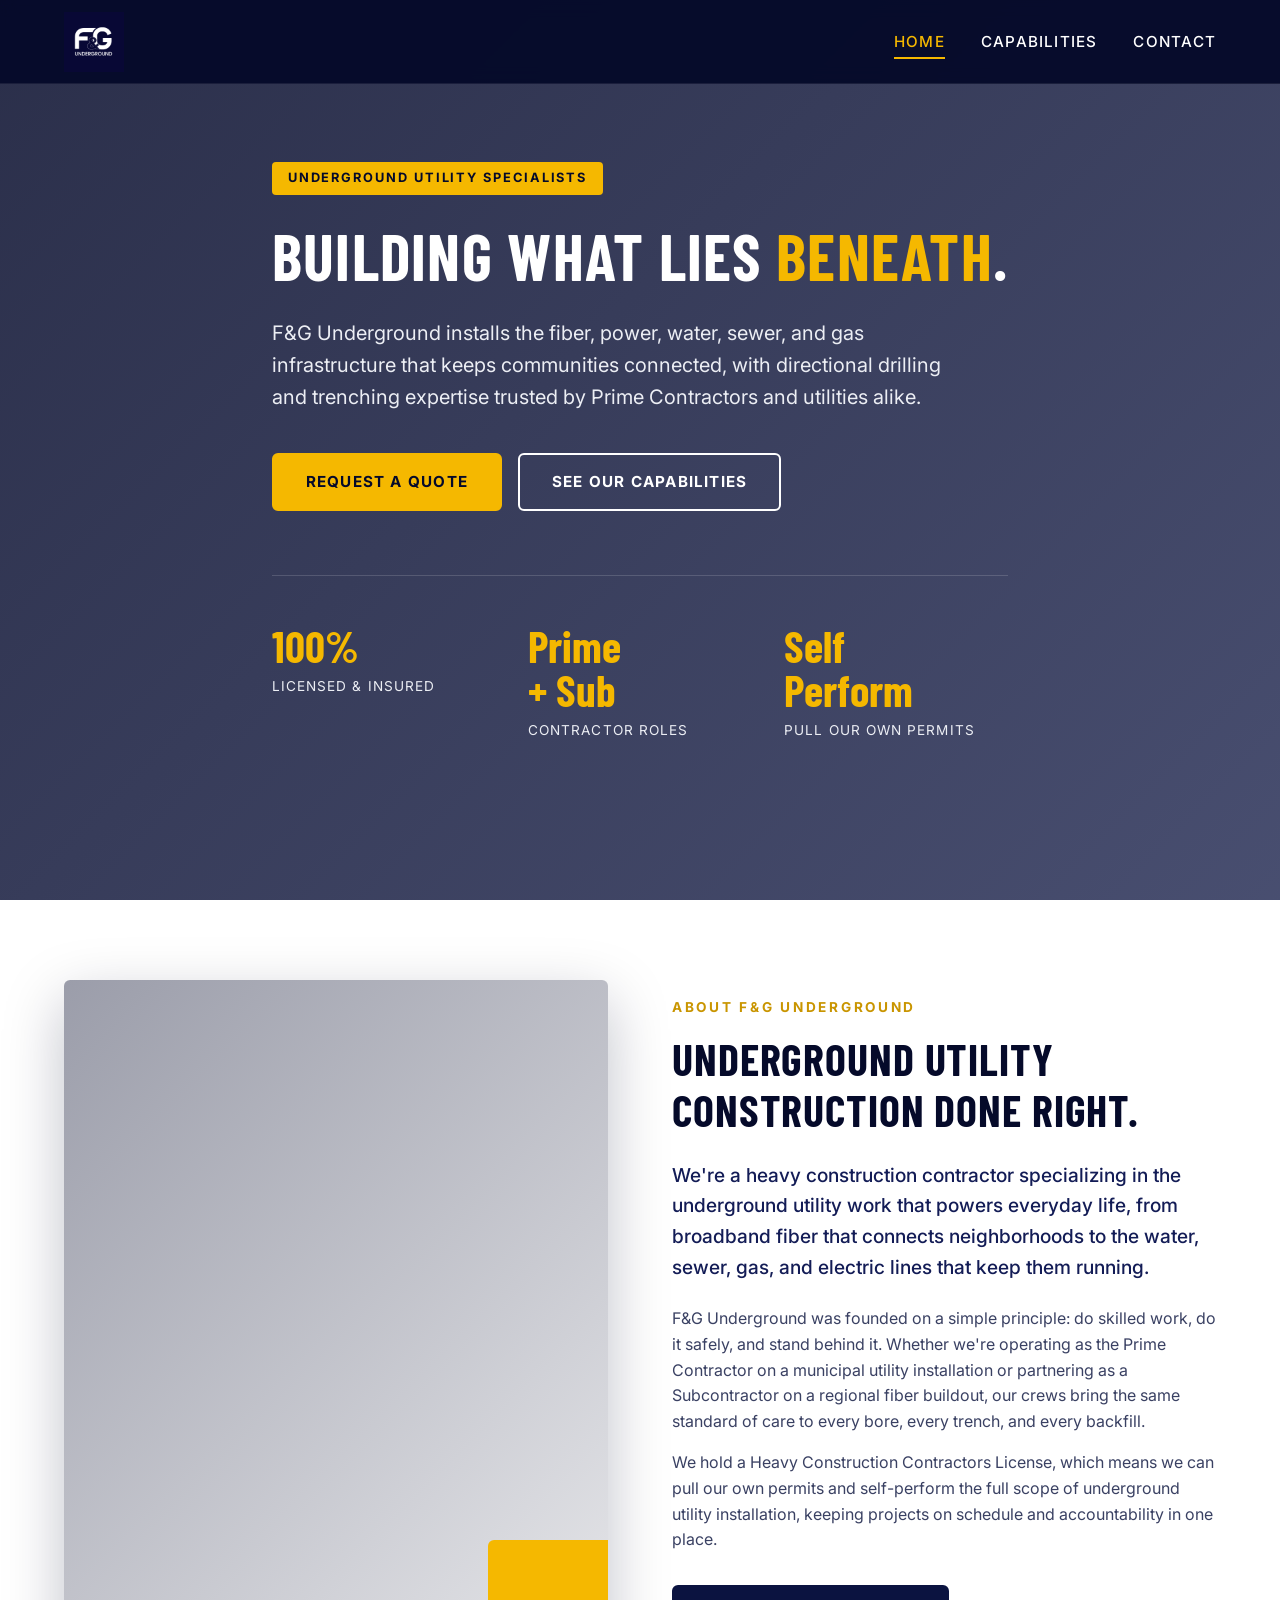
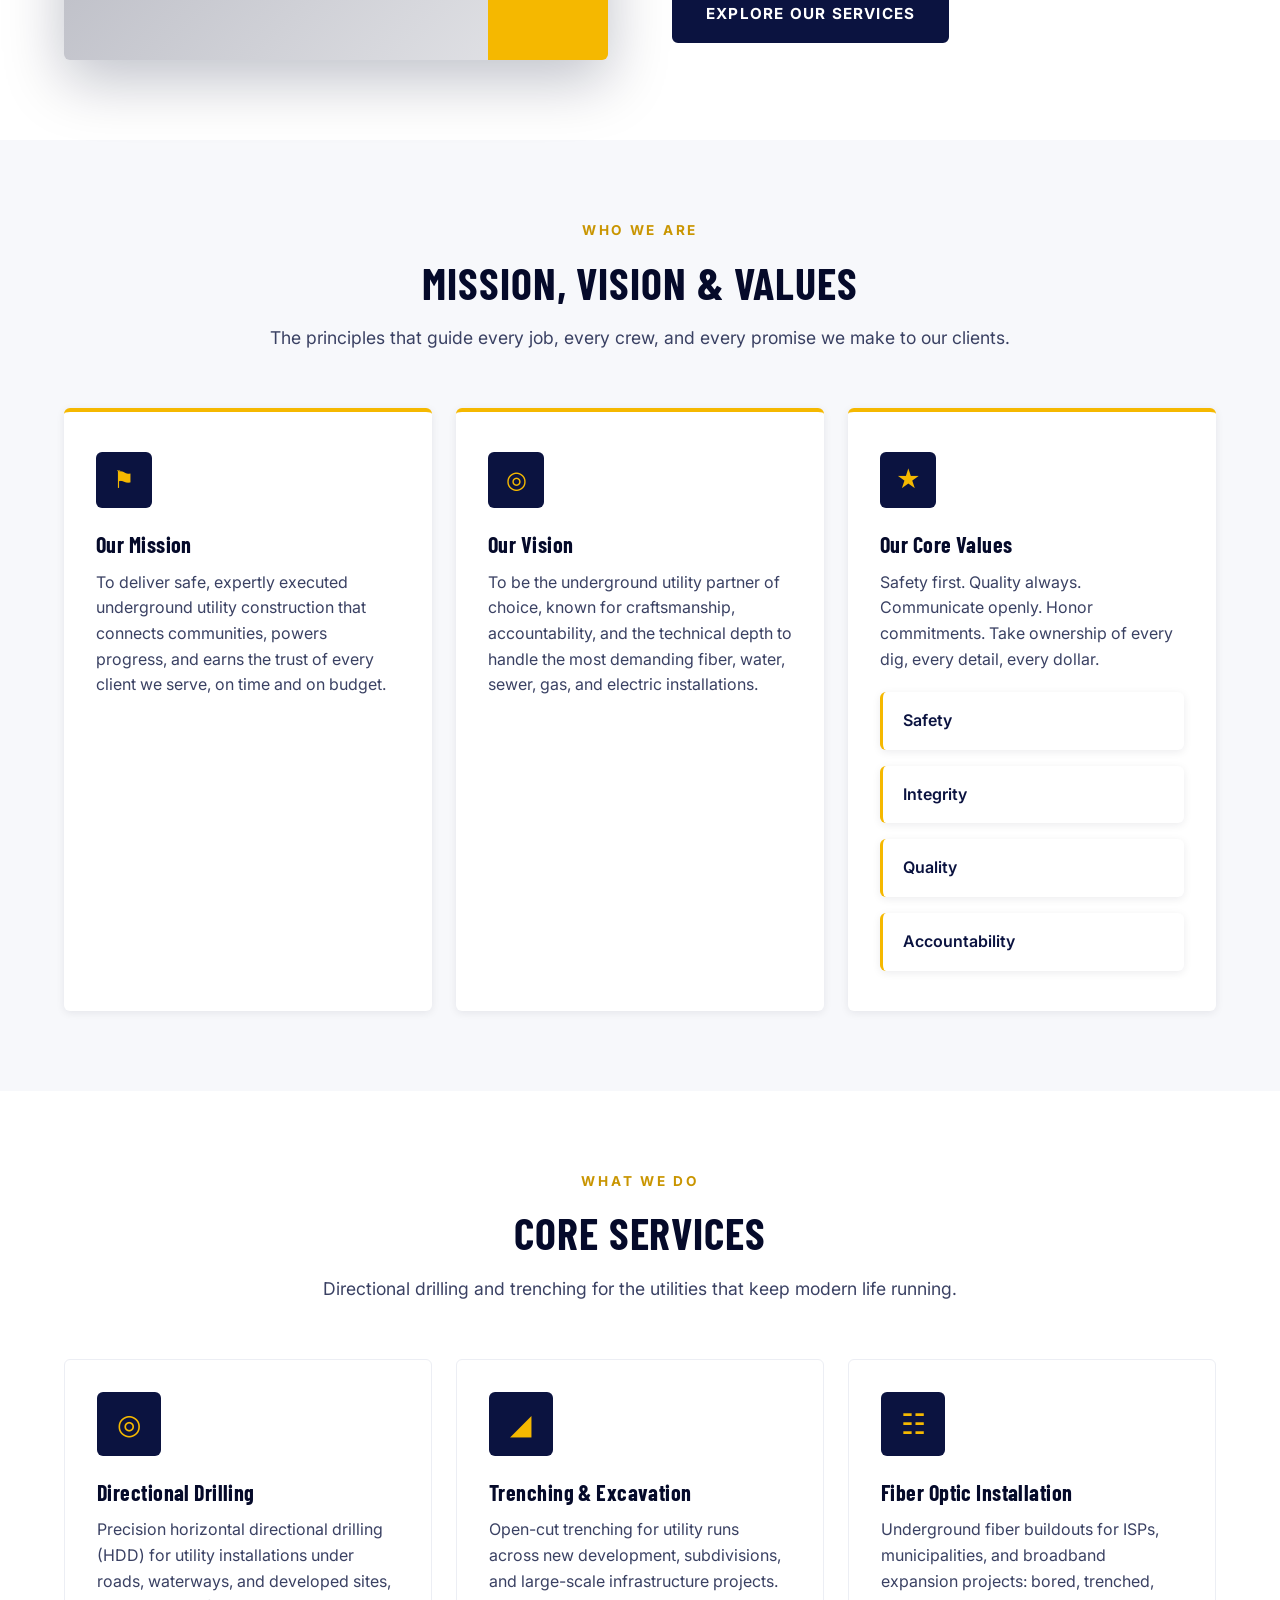
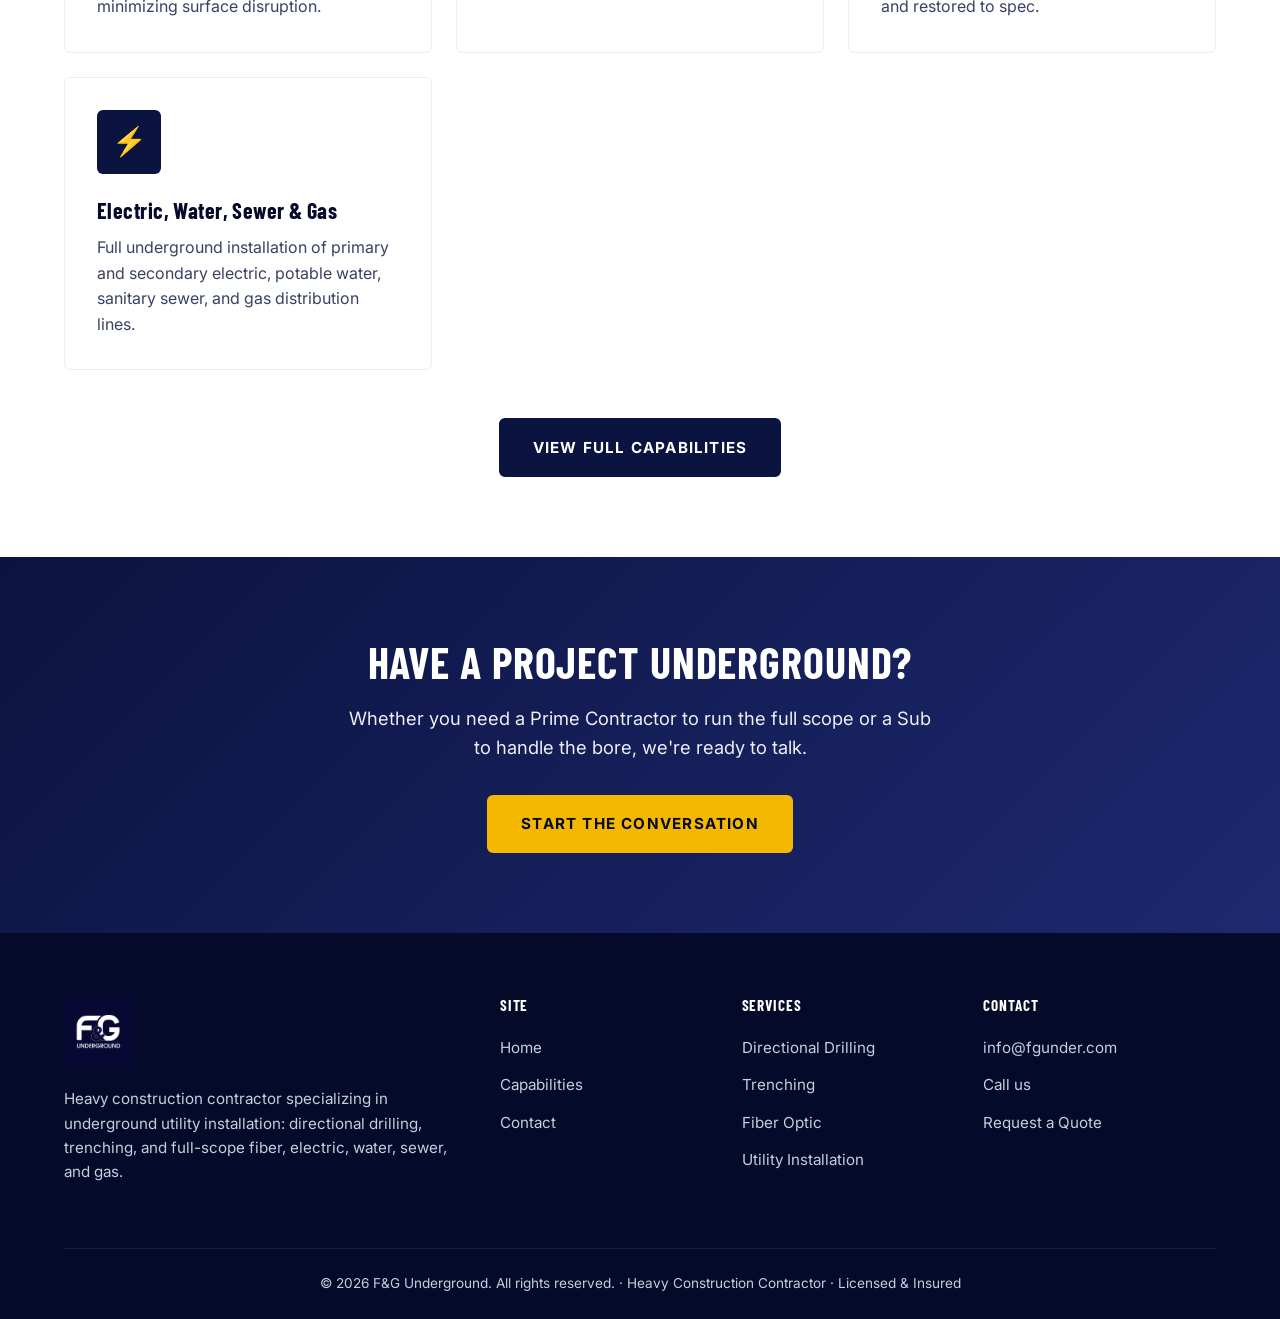
==== index.html @ fa9a7381 "Initial F&G Underground marketing site" ====
<!DOCTYPE html>
<html lang="en">
<head>
  <meta charset="UTF-8" />
  <meta name="viewport" content="width=device-width, initial-scale=1.0" />
  <title>F&G Underground | Directional Drilling, Trenching & Heavy Construction</title>
  <meta name="description" content="F&G Underground delivers directional drilling and trenching for fiber optic, electric, water, sewer, and gas utility installations. Licensed Heavy Construction Contractor available as Prime or Sub." />
  <link rel="icon" type="image/png" href="assets/logo.png" />
  <link rel="preconnect" href="https://fonts.googleapis.com" />
  <link rel="preconnect" href="https://fonts.gstatic.com" crossorigin />
  <link href="https://fonts.googleapis.com/css2?family=Inter:wght@400;500;600;700&family=Barlow+Condensed:wght@500;600;700;800&display=swap" rel="stylesheet" />
  <link rel="stylesheet" href="css/styles.css" />
</head>
<body>

<header class="site-header">
  <nav class="nav" aria-label="Main">
    <a class="nav-logo" href="index.html" aria-label="F&G Underground home">
      <img src="assets/logo.png" alt="F&G Underground" />
    </a>
    <button class="nav-toggle" aria-label="Toggle menu" aria-expanded="false">&#9776;</button>
    <ul class="nav-links">
      <li><a href="index.html" class="active">Home</a></li>
      <li><a href="capabilities.html">Capabilities</a></li>
      <li><a href="contact.html">Contact</a></li>
    </ul>
  </nav>
</header>

<section class="hero">
  <div class="container hero-content">
    <span class="hero-eyebrow">Underground Utility Specialists</span>
    <h1>Building What Lies <span class="accent">Beneath</span>.</h1>
    <p class="hero-sub">F&amp;G Underground installs the fiber, power, water, sewer, and gas infrastructure that keeps communities connected, with directional drilling and trenching expertise trusted by Prime Contractors and utilities alike.</p>
    <div class="hero-actions">
      <a href="contact.html" class="btn btn-primary">Request a Quote</a>
      <a href="capabilities.html" class="btn btn-outline">See Our Capabilities</a>
    </div>
    <div class="hero-stats">
      <div class="hero-stat">
        <div class="num">100%</div>
        <div class="label">Licensed &amp; Insured</div>
      </div>
      <div class="hero-stat">
        <div class="num">Prime<br>+ Sub</div>
        <div class="label">Contractor Roles</div>
      </div>
      <div class="hero-stat">
        <div class="num">Self<br>Perform</div>
        <div class="label">Pull Our Own Permits</div>
      </div>
    </div>
  </div>
</section>

<section class="about">
  <div class="container">
    <div class="about-grid">
      <div class="about-image reveal" aria-hidden="true"></div>
      <div class="about-content reveal">
        <span class="section-eyebrow">About F&amp;G Underground</span>
        <h2>Underground Utility Construction Done Right.</h2>
        <p class="lead">We're a heavy construction contractor specializing in the underground utility work that powers everyday life, from broadband fiber that connects neighborhoods to the water, sewer, gas, and electric lines that keep them running.</p>
        <p>F&amp;G Underground was founded on a simple principle: do skilled work, do it safely, and stand behind it. Whether we're operating as the Prime Contractor on a municipal utility installation or partnering as a Subcontractor on a regional fiber buildout, our crews bring the same standard of care to every bore, every trench, and every backfill.</p>
        <p>We hold a Heavy Construction Contractors License, which means we can pull our own permits and self-perform the full scope of underground utility installation, keeping projects on schedule and accountability in one place.</p>
        <a href="capabilities.html" class="btn btn-dark" style="margin-top:1rem;">Explore Our Services</a>
      </div>
    </div>
  </div>
</section>

<section class="mvv">
  <div class="container">
    <div class="section-header reveal">
      <span class="section-eyebrow">Who We Are</span>
      <h2>Mission, Vision &amp; Values</h2>
      <p>The principles that guide every job, every crew, and every promise we make to our clients.</p>
    </div>

    <div class="mvv-grid">
      <div class="mvv-card reveal">
        <div class="mvv-icon" aria-hidden="true">&#9873;</div>
        <h3>Our Mission</h3>
        <p>To deliver safe, expertly executed underground utility construction that connects communities, powers progress, and earns the trust of every client we serve, on time and on budget.</p>
      </div>

      <div class="mvv-card reveal">
        <div class="mvv-icon" aria-hidden="true">&#9678;</div>
        <h3>Our Vision</h3>
        <p>To be the underground utility partner of choice, known for craftsmanship, accountability, and the technical depth to handle the most demanding fiber, water, sewer, gas, and electric installations.</p>
      </div>

      <div class="mvv-card reveal">
        <div class="mvv-icon" aria-hidden="true">&#9733;</div>
        <h3>Our Core Values</h3>
        <p>Safety first. Quality always. Communicate openly. Honor commitments. Take ownership of every dig, every detail, every dollar.</p>
        <ul class="values-list" style="margin-top:1.25rem;">
          <li>Safety</li>
          <li>Integrity</li>
          <li>Quality</li>
          <li>Accountability</li>
        </ul>
      </div>
    </div>
  </div>
</section>

<section class="services" style="background: var(--white);">
  <div class="container">
    <div class="section-header reveal">
      <span class="section-eyebrow">What We Do</span>
      <h2>Core Services</h2>
      <p>Directional drilling and trenching for the utilities that keep modern life running.</p>
    </div>

    <div class="services-grid">
      <div class="service-card reveal">
        <div class="service-icon" aria-hidden="true">&#9678;</div>
        <h3>Directional Drilling</h3>
        <p>Precision horizontal directional drilling (HDD) for utility installations under roads, waterways, and developed sites, minimizing surface disruption.</p>
      </div>
      <div class="service-card reveal">
        <div class="service-icon" aria-hidden="true">&#9698;</div>
        <h3>Trenching &amp; Excavation</h3>
        <p>Open-cut trenching for utility runs across new development, subdivisions, and large-scale infrastructure projects.</p>
      </div>
      <div class="service-card reveal">
        <div class="service-icon" aria-hidden="true">&#9783;</div>
        <h3>Fiber Optic Installation</h3>
        <p>Underground fiber buildouts for ISPs, municipalities, and broadband expansion projects: bored, trenched, and restored to spec.</p>
      </div>
      <div class="service-card reveal">
        <div class="service-icon" aria-hidden="true">&#9889;</div>
        <h3>Electric, Water, Sewer &amp; Gas</h3>
        <p>Full underground installation of primary and secondary electric, potable water, sanitary sewer, and gas distribution lines.</p>
      </div>
    </div>

    <div style="text-align:center; margin-top:3rem;">
      <a href="capabilities.html" class="btn btn-dark">View Full Capabilities</a>
    </div>
  </div>
</section>

<section class="cta">
  <div class="container">
    <h2>Have a Project Underground?</h2>
    <p>Whether you need a Prime Contractor to run the full scope or a Sub to handle the bore, we're ready to talk.</p>
    <a href="contact.html" class="btn btn-primary">Start the Conversation</a>
  </div>
</section>

<footer class="site-footer">
  <div class="container">
    <div class="footer-grid">
      <div class="footer-brand">
        <img src="assets/logo.png" alt="F&G Underground" />
        <p>Heavy construction contractor specializing in underground utility installation: directional drilling, trenching, and full-scope fiber, electric, water, sewer, and gas.</p>
      </div>
      <div class="footer-col">
        <h4>Site</h4>
        <ul>
          <li><a href="index.html">Home</a></li>
          <li><a href="capabilities.html">Capabilities</a></li>
          <li><a href="contact.html">Contact</a></li>
        </ul>
      </div>
      <div class="footer-col">
        <h4>Services</h4>
        <ul>
          <li><a href="capabilities.html">Directional Drilling</a></li>
          <li><a href="capabilities.html">Trenching</a></li>
          <li><a href="capabilities.html">Fiber Optic</a></li>
          <li><a href="capabilities.html">Utility Installation</a></li>
        </ul>
      </div>
      <div class="footer-col">
        <h4>Contact</h4>
        <ul>
          <li><a href="mailto:info@fgunder.com">info@fgunder.com</a></li>
          <li><a href="tel:">Call us</a></li>
          <li><a href="contact.html">Request a Quote</a></li>
        </ul>
      </div>
    </div>
    <div class="footer-bottom">
      &copy; <span id="year"></span> F&amp;G Underground. All rights reserved. &middot; Heavy Construction Contractor &middot; Licensed &amp; Insured
    </div>
  </div>
</footer>

<script src="js/main.js"></script>
</body>
</html>
---- css/styles.css ----
/* ============================================
   F&G Underground Brand Styles
   Palette pulled from logo: deep navy + white,
   safety-amber accent for construction signaling
   ============================================ */

:root {
  --navy-900: #050A2A;
  --navy-800: #0B1340;
  --navy-700: #131C56;
  --navy-600: #1E296F;
  --navy-500: #2D3A8C;
  --amber: #F5B800;
  --amber-dark: #C99500;
  --white: #FFFFFF;
  --gray-50: #F7F8FB;
  --gray-100: #ECEEF4;
  --gray-300: #C8CDDC;
  --gray-500: #6B7392;
  --gray-700: #3A4163;
  --shadow-sm: 0 2px 8px rgba(5, 10, 42, 0.08);
  --shadow-md: 0 8px 24px rgba(5, 10, 42, 0.12);
  --shadow-lg: 0 20px 60px rgba(5, 10, 42, 0.25);
  --radius: 6px;
  --max-w: 1200px;
  --header-h: 84px;
}

* { box-sizing: border-box; margin: 0; padding: 0; }

html { scroll-behavior: smooth; }

body {
  font-family: 'Inter', -apple-system, BlinkMacSystemFont, 'Segoe UI', Roboto, sans-serif;
  font-size: 16px;
  line-height: 1.6;
  color: var(--navy-900);
  background: var(--white);
  -webkit-font-smoothing: antialiased;
  -moz-osx-font-smoothing: grayscale;
}

img { max-width: 100%; height: auto; display: block; }

a { color: var(--navy-700); text-decoration: none; transition: color .2s ease; }
a:hover { color: var(--amber-dark); }

h1, h2, h3, h4 {
  font-family: 'Barlow Condensed', 'Inter', sans-serif;
  font-weight: 700;
  letter-spacing: 0.02em;
  line-height: 1.15;
  color: var(--navy-900);
}

h1 { font-size: clamp(2.5rem, 5vw, 4.25rem); text-transform: uppercase; }
h2 { font-size: clamp(1.875rem, 3.5vw, 2.75rem); text-transform: uppercase; }
h3 { font-size: 1.375rem; }
h4 { font-size: 1.125rem; text-transform: uppercase; letter-spacing: 0.06em; }

p { margin-bottom: 1rem; }

.container {
  max-width: var(--max-w);
  margin: 0 auto;
  padding: 0 1.5rem;
}

/* ----- Header / Nav ----- */
.site-header {
  position: fixed;
  top: 0; left: 0; right: 0;
  background: rgba(5, 10, 42, 0.95);
  backdrop-filter: blur(8px);
  -webkit-backdrop-filter: blur(8px);
  z-index: 100;
  height: var(--header-h);
  border-bottom: 1px solid rgba(255,255,255,0.08);
}

.nav {
  max-width: var(--max-w);
  margin: 0 auto;
  padding: 0 1.5rem;
  height: 100%;
  display: flex;
  align-items: center;
  justify-content: space-between;
}

.nav-logo {
  display: flex;
  align-items: center;
  gap: 0.75rem;
  height: 60px;
}

.nav-logo img {
  height: 100%;
  width: auto;
}

.nav-links {
  display: flex;
  align-items: center;
  gap: 2.25rem;
  list-style: none;
}

.nav-links a {
  color: var(--white);
  font-weight: 500;
  font-size: 0.95rem;
  text-transform: uppercase;
  letter-spacing: 0.08em;
  position: relative;
  padding: 0.5rem 0;
}

.nav-links a:hover,
.nav-links a.active {
  color: var(--amber);
}

.nav-links a.active::after {
  content: '';
  position: absolute;
  bottom: 0;
  left: 0; right: 0;
  height: 2px;
  background: var(--amber);
}

.nav-cta {
  background: var(--amber);
  color: var(--navy-900) !important;
  padding: 0.65rem 1.4rem !important;
  border-radius: var(--radius);
  font-weight: 700;
  transition: background .2s ease, transform .2s ease;
}
.nav-cta:hover {
  background: var(--white);
  color: var(--navy-900) !important;
  transform: translateY(-1px);
}
.nav-cta::after { display: none !important; }

.nav-toggle {
  display: none;
  background: none;
  border: none;
  color: var(--white);
  font-size: 1.5rem;
  cursor: pointer;
  padding: 0.5rem;
}

/* ----- Buttons ----- */
.btn {
  display: inline-block;
  padding: 0.95rem 2rem;
  border-radius: var(--radius);
  font-weight: 700;
  text-transform: uppercase;
  letter-spacing: 0.08em;
  font-size: 0.95rem;
  border: 2px solid transparent;
  cursor: pointer;
  transition: all .2s ease;
}
.btn-primary {
  background: var(--amber);
  color: var(--navy-900);
  border-color: var(--amber);
}
.btn-primary:hover {
  background: var(--white);
  border-color: var(--white);
  color: var(--navy-900);
  transform: translateY(-2px);
  box-shadow: var(--shadow-md);
}
.btn-outline {
  background: transparent;
  color: var(--white);
  border-color: var(--white);
}
.btn-outline:hover {
  background: var(--white);
  color: var(--navy-900);
}
.btn-dark {
  background: var(--navy-800);
  color: var(--white);
  border-color: var(--navy-800);
}
.btn-dark:hover {
  background: var(--navy-900);
  border-color: var(--navy-900);
}

/* ----- Hero ----- */
.hero {
  position: relative;
  min-height: 100vh;
  background:
    linear-gradient(135deg, rgba(5, 10, 42, 0.85) 0%, rgba(11, 19, 64, 0.75) 100%),
    url('https://images.unsplash.com/photo-1581094794329-c8112a89af12?auto=format&fit=crop&w=2000&q=80') center/cover;
  display: flex;
  align-items: center;
  color: var(--white);
  padding-top: var(--header-h);
}

.hero-content {
  max-width: 900px;
  padding: 4rem 0;
}

.hero-eyebrow {
  display: inline-block;
  background: var(--amber);
  color: var(--navy-900);
  padding: 0.4rem 1rem;
  font-size: 0.8rem;
  font-weight: 700;
  letter-spacing: 0.15em;
  text-transform: uppercase;
  border-radius: 4px;
  margin-bottom: 1.5rem;
}

.hero h1 {
  color: var(--white);
  margin-bottom: 1.5rem;
}

.hero h1 .accent { color: var(--amber); }

.hero-sub {
  font-size: 1.25rem;
  color: var(--gray-100);
  margin-bottom: 2.5rem;
  max-width: 700px;
}

.hero-actions {
  display: flex;
  gap: 1rem;
  flex-wrap: wrap;
}

.hero-stats {
  display: grid;
  grid-template-columns: repeat(auto-fit, minmax(180px, 1fr));
  gap: 2rem;
  margin-top: 4rem;
  padding-top: 3rem;
  border-top: 1px solid rgba(255,255,255,0.15);
  max-width: 800px;
}

.hero-stat .num {
  font-family: 'Barlow Condensed', sans-serif;
  font-size: 2.75rem;
  font-weight: 700;
  color: var(--amber);
  line-height: 1;
}

.hero-stat .label {
  font-size: 0.85rem;
  text-transform: uppercase;
  letter-spacing: 0.08em;
  color: var(--gray-100);
  margin-top: 0.5rem;
}

/* ----- Page Hero (smaller, for sub pages) ----- */
.page-hero {
  background: linear-gradient(135deg, var(--navy-900) 0%, var(--navy-700) 100%);
  color: var(--white);
  padding: calc(var(--header-h) + 4rem) 0 4rem;
  text-align: center;
  position: relative;
  overflow: hidden;
}

.page-hero::before {
  content: '';
  position: absolute;
  inset: 0;
  background-image:
    repeating-linear-gradient(45deg, transparent, transparent 30px, rgba(245,184,0,0.04) 30px, rgba(245,184,0,0.04) 31px);
  pointer-events: none;
}

.page-hero h1 { color: var(--white); position: relative; }
.page-hero p {
  font-size: 1.15rem;
  color: var(--gray-100);
  max-width: 700px;
  margin: 1rem auto 0;
  position: relative;
}

.breadcrumb {
  display: inline-block;
  color: var(--amber);
  font-size: 0.85rem;
  letter-spacing: 0.15em;
  text-transform: uppercase;
  margin-bottom: 1rem;
  position: relative;
}

/* ----- Sections ----- */
section {
  padding: 5rem 0;
}

.section-header {
  text-align: center;
  max-width: 750px;
  margin: 0 auto 3.5rem;
}

.section-eyebrow {
  display: block;
  color: var(--amber-dark);
  font-weight: 700;
  letter-spacing: 0.2em;
  text-transform: uppercase;
  font-size: 0.85rem;
  margin-bottom: 1rem;
}

.section-header p {
  color: var(--gray-700);
  font-size: 1.1rem;
  margin-top: 1rem;
}

/* ----- About / Intro Block ----- */
.about-grid {
  display: grid;
  grid-template-columns: 1fr 1fr;
  gap: 4rem;
  align-items: center;
}

.about-image {
  position: relative;
  border-radius: var(--radius);
  overflow: hidden;
  box-shadow: var(--shadow-lg);
  aspect-ratio: 4/5;
  background:
    linear-gradient(135deg, rgba(5,10,42,0.4) 0%, rgba(5,10,42,0.1) 100%),
    url('https://images.unsplash.com/photo-1504917595217-d4dc5ebe6122?auto=format&fit=crop&w=1200&q=80') center/cover;
}

.about-image::after {
  content: '';
  position: absolute;
  bottom: -20px; right: -20px;
  width: 140px;
  height: 140px;
  background: var(--amber);
  border-radius: var(--radius);
  z-index: -1;
}

.about-content h2 { margin-bottom: 1.5rem; }
.about-content .lead {
  font-size: 1.2rem;
  color: var(--navy-700);
  font-weight: 500;
  margin-bottom: 1.5rem;
}
.about-content p { color: var(--gray-700); }

/* ----- MVV (Mission Vision Values) cards ----- */
.mvv {
  background: var(--gray-50);
}

.mvv-grid {
  display: grid;
  grid-template-columns: repeat(auto-fit, minmax(280px, 1fr));
  gap: 1.5rem;
}

.mvv-card {
  background: var(--white);
  padding: 2.5rem 2rem;
  border-radius: var(--radius);
  box-shadow: var(--shadow-sm);
  border-top: 4px solid var(--amber);
  transition: transform .25s ease, box-shadow .25s ease;
}
.mvv-card:hover {
  transform: translateY(-6px);
  box-shadow: var(--shadow-md);
}

.mvv-icon {
  width: 56px;
  height: 56px;
  background: var(--navy-800);
  color: var(--amber);
  display: flex;
  align-items: center;
  justify-content: center;
  border-radius: var(--radius);
  margin-bottom: 1.5rem;
  font-size: 1.5rem;
}

.mvv-card h3 { margin-bottom: 0.75rem; }
.mvv-card p { color: var(--gray-700); margin-bottom: 0; }

/* ----- Values list ----- */
.values-list {
  display: grid;
  grid-template-columns: repeat(auto-fit, minmax(220px, 1fr));
  gap: 1rem;
  margin-top: 1.5rem;
  list-style: none;
}
.values-list li {
  background: var(--white);
  padding: 1rem 1.25rem;
  border-radius: var(--radius);
  border-left: 3px solid var(--amber);
  font-weight: 600;
  color: var(--navy-800);
  box-shadow: var(--shadow-sm);
}

/* ----- Services / Capabilities ----- */
.services-grid {
  display: grid;
  grid-template-columns: repeat(auto-fit, minmax(280px, 1fr));
  gap: 1.5rem;
}

.service-card {
  background: var(--white);
  border: 1px solid var(--gray-100);
  border-radius: var(--radius);
  padding: 2rem;
  transition: all .25s ease;
  position: relative;
  overflow: hidden;
}
.service-card::before {
  content: '';
  position: absolute;
  top: 0; left: 0;
  width: 100%;
  height: 4px;
  background: var(--amber);
  transform: scaleX(0);
  transform-origin: left;
  transition: transform .3s ease;
}
.service-card:hover {
  transform: translateY(-4px);
  box-shadow: var(--shadow-md);
  border-color: transparent;
}
.service-card:hover::before { transform: scaleX(1); }

.service-icon {
  width: 64px;
  height: 64px;
  background: var(--navy-800);
  color: var(--amber);
  border-radius: var(--radius);
  display: flex;
  align-items: center;
  justify-content: center;
  margin-bottom: 1.5rem;
  font-size: 1.75rem;
}

.service-card h3 { margin-bottom: 0.75rem; color: var(--navy-900); }
.service-card p { color: var(--gray-700); margin-bottom: 0; }

/* ----- Role split (Prime / Sub) ----- */
.roles {
  background: var(--navy-900);
  color: var(--white);
  position: relative;
  overflow: hidden;
}

.roles::before {
  content: '';
  position: absolute;
  inset: 0;
  background-image: radial-gradient(circle at 20% 30%, rgba(245,184,0,0.08) 0%, transparent 40%),
                    radial-gradient(circle at 80% 70%, rgba(245,184,0,0.05) 0%, transparent 40%);
  pointer-events: none;
}

.roles .section-header h2 { color: var(--white); }
.roles .section-header p { color: var(--gray-100); }

.roles-grid {
  display: grid;
  grid-template-columns: 1fr 1fr;
  gap: 2rem;
  position: relative;
}

.role-card {
  background: rgba(255,255,255,0.04);
  border: 1px solid rgba(255,255,255,0.1);
  border-radius: var(--radius);
  padding: 2.5rem;
  text-align: center;
  transition: all .25s ease;
}
.role-card:hover {
  background: rgba(245,184,0,0.08);
  border-color: var(--amber);
}

.role-badge {
  display: inline-block;
  background: var(--amber);
  color: var(--navy-900);
  font-weight: 700;
  font-size: 0.8rem;
  letter-spacing: 0.15em;
  text-transform: uppercase;
  padding: 0.4rem 1rem;
  border-radius: 4px;
  margin-bottom: 1.5rem;
}

.role-card h3 {
  color: var(--white);
  font-size: 1.75rem;
  margin-bottom: 1rem;
}

.role-card p {
  color: var(--gray-100);
  margin-bottom: 0;
}

/* ----- License Banner ----- */
.license {
  background: var(--gray-50);
  border-top: 4px solid var(--amber);
}

.license-grid {
  display: grid;
  grid-template-columns: auto 1fr auto;
  gap: 2.5rem;
  align-items: center;
  background: var(--white);
  padding: 2.5rem;
  border-radius: var(--radius);
  box-shadow: var(--shadow-md);
}

.license-icon {
  width: 96px;
  height: 96px;
  background: var(--navy-800);
  color: var(--amber);
  border-radius: var(--radius);
  display: flex;
  align-items: center;
  justify-content: center;
  font-size: 3rem;
  flex-shrink: 0;
}

.license-text h3 { margin-bottom: 0.5rem; }
.license-text p { color: var(--gray-700); margin-bottom: 0; }

/* ----- CTA strip ----- */
.cta {
  background: linear-gradient(135deg, var(--navy-800) 0%, var(--navy-600) 100%);
  color: var(--white);
  text-align: center;
  padding: 5rem 0;
}

.cta h2 { color: var(--white); margin-bottom: 1rem; }
.cta p {
  font-size: 1.15rem;
  color: var(--gray-100);
  max-width: 600px;
  margin: 0 auto 2rem;
}

/* ----- Contact ----- */
.contact-grid {
  display: grid;
  grid-template-columns: 1fr 1.4fr;
  gap: 4rem;
  align-items: start;
}

.contact-info h3 { margin-bottom: 1.5rem; }

.contact-detail {
  display: flex;
  align-items: flex-start;
  gap: 1rem;
  margin-bottom: 1.75rem;
  padding-bottom: 1.75rem;
  border-bottom: 1px solid var(--gray-100);
}
.contact-detail:last-child { border-bottom: none; }

.contact-detail-icon {
  width: 48px;
  height: 48px;
  background: var(--navy-800);
  color: var(--amber);
  border-radius: var(--radius);
  display: flex;
  align-items: center;
  justify-content: center;
  flex-shrink: 0;
  font-size: 1.25rem;
}

.contact-detail .label {
  font-size: 0.8rem;
  text-transform: uppercase;
  letter-spacing: 0.1em;
  color: var(--gray-500);
  margin-bottom: 0.25rem;
}

.contact-detail .value {
  font-weight: 600;
  color: var(--navy-900);
  font-size: 1.05rem;
}
.contact-detail .value a { color: inherit; }

/* ----- Form ----- */
.contact-form {
  background: var(--white);
  padding: 2.5rem;
  border-radius: var(--radius);
  box-shadow: var(--shadow-md);
  border-top: 4px solid var(--amber);
}

.form-row {
  display: grid;
  grid-template-columns: 1fr 1fr;
  gap: 1rem;
  margin-bottom: 1.25rem;
}

.form-group {
  margin-bottom: 1.25rem;
}

.form-group label {
  display: block;
  font-weight: 600;
  font-size: 0.9rem;
  margin-bottom: 0.5rem;
  color: var(--navy-900);
  text-transform: uppercase;
  letter-spacing: 0.05em;
}

.form-group label .req { color: var(--amber-dark); }

.form-group input,
.form-group select,
.form-group textarea {
  width: 100%;
  padding: 0.85rem 1rem;
  border: 1.5px solid var(--gray-100);
  border-radius: var(--radius);
  font-size: 1rem;
  font-family: inherit;
  color: var(--navy-900);
  background: var(--white);
  transition: border-color .2s ease, box-shadow .2s ease;
}

.form-group input:focus,
.form-group select:focus,
.form-group textarea:focus {
  outline: none;
  border-color: var(--amber);
  box-shadow: 0 0 0 3px rgba(245,184,0,0.15);
}

.form-group textarea {
  resize: vertical;
  min-height: 120px;
}

.form-submit {
  width: 100%;
  margin-top: 0.5rem;
}

.form-status {
  margin-top: 1rem;
  padding: 1rem;
  border-radius: var(--radius);
  text-align: center;
  font-weight: 600;
  display: none;
}
.form-status.success {
  background: #E6F7EE;
  color: #14532D;
  display: block;
}
.form-status.error {
  background: #FEE7E7;
  color: #7F1D1D;
  display: block;
}

/* ----- Footer ----- */
.site-footer {
  background: var(--navy-900);
  color: var(--gray-100);
  padding: 4rem 0 1.5rem;
}

.footer-grid {
  display: grid;
  grid-template-columns: 2fr 1fr 1fr 1.2fr;
  gap: 3rem;
  margin-bottom: 3rem;
}

.footer-brand img {
  height: 70px;
  width: auto;
  margin-bottom: 1.25rem;
}

.footer-brand p {
  color: var(--gray-300);
  font-size: 0.95rem;
}

.footer-col h4 {
  color: var(--white);
  margin-bottom: 1.25rem;
  font-size: 0.95rem;
}

.footer-col ul { list-style: none; }
.footer-col li { margin-bottom: 0.75rem; }
.footer-col a {
  color: var(--gray-300);
  font-size: 0.95rem;
}
.footer-col a:hover { color: var(--amber); }

.footer-bottom {
  border-top: 1px solid rgba(255,255,255,0.08);
  padding-top: 1.5rem;
  text-align: center;
  color: var(--gray-300);
  font-size: 0.85rem;
}

/* ----- Responsive ----- */
@media (max-width: 900px) {
  .nav-toggle { display: block; }
  .nav-links {
    position: fixed;
    top: var(--header-h);
    left: 0; right: 0;
    background: var(--navy-900);
    flex-direction: column;
    align-items: stretch;
    gap: 0;
    padding: 1rem 0;
    border-top: 1px solid rgba(255,255,255,0.08);
    transform: translateY(-100%);
    opacity: 0;
    pointer-events: none;
    transition: all .25s ease;
  }
  .nav-links.open {
    transform: translateY(0);
    opacity: 1;
    pointer-events: all;
  }
  .nav-links li { width: 100%; }
  .nav-links a {
    display: block;
    padding: 1rem 1.5rem;
    width: 100%;
  }
  .nav-links a.active::after { display: none; }
  .nav-cta { margin: 0.5rem 1.5rem; text-align: center; }

  .about-grid,
  .roles-grid,
  .contact-grid {
    grid-template-columns: 1fr;
    gap: 2.5rem;
  }

  .form-row { grid-template-columns: 1fr; gap: 0; }
  .form-row .form-group { margin-bottom: 1.25rem; }

  .footer-grid {
    grid-template-columns: 1fr 1fr;
    gap: 2rem;
  }

  .license-grid {
    grid-template-columns: 1fr;
    text-align: center;
    padding: 2rem;
  }
  .license-icon { margin: 0 auto; }

  .hero { min-height: auto; padding-top: calc(var(--header-h) + 2rem); padding-bottom: 3rem; }
  .hero-stats { grid-template-columns: repeat(2, 1fr); gap: 1.5rem; }
}

@media (max-width: 540px) {
  section { padding: 3.5rem 0; }
  .hero-actions { flex-direction: column; }
  .hero-actions .btn { width: 100%; text-align: center; }
  .footer-grid { grid-template-columns: 1fr; }
  .hero-stats { grid-template-columns: 1fr 1fr; }
}

/* ----- Scroll-in animation ----- */
.reveal {
  opacity: 0;
  transform: translateY(20px);
  transition: opacity .6s ease, transform .6s ease;
}
.reveal.visible {
  opacity: 1;
  transform: translateY(0);
}
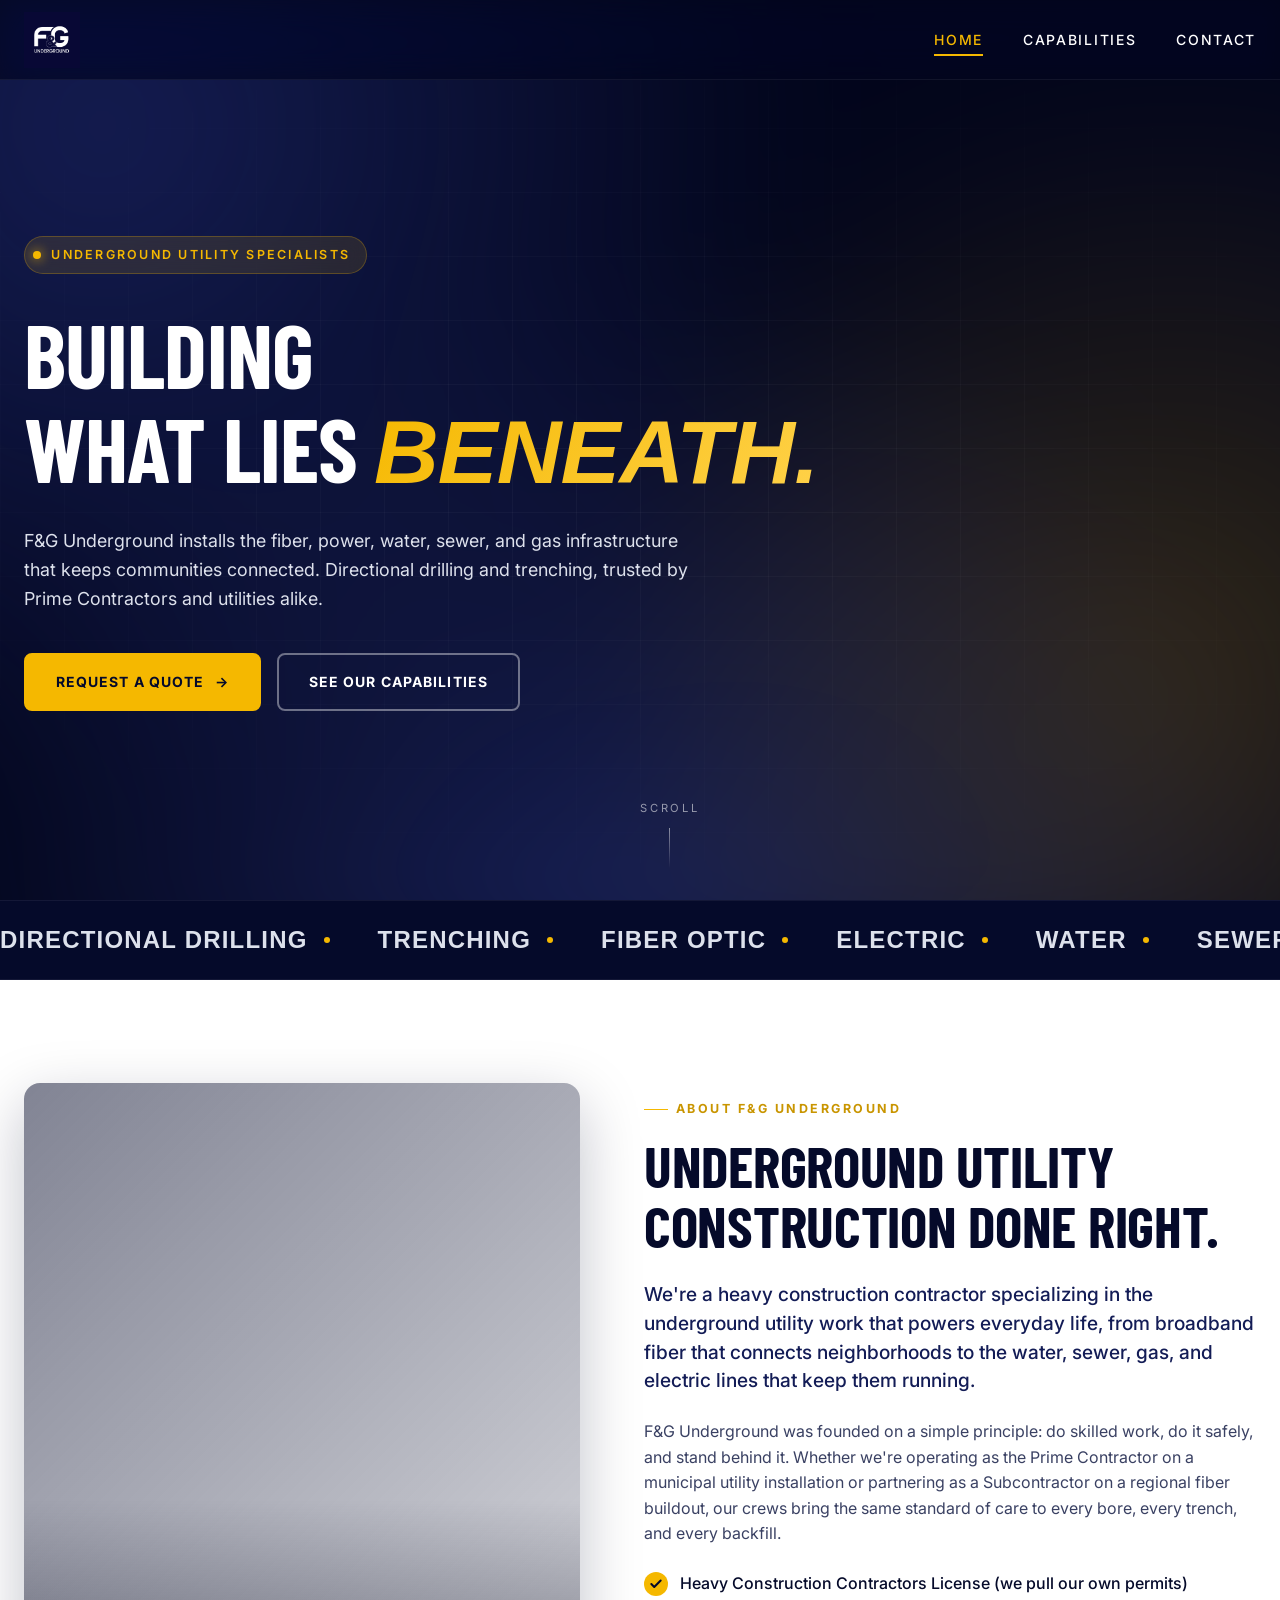
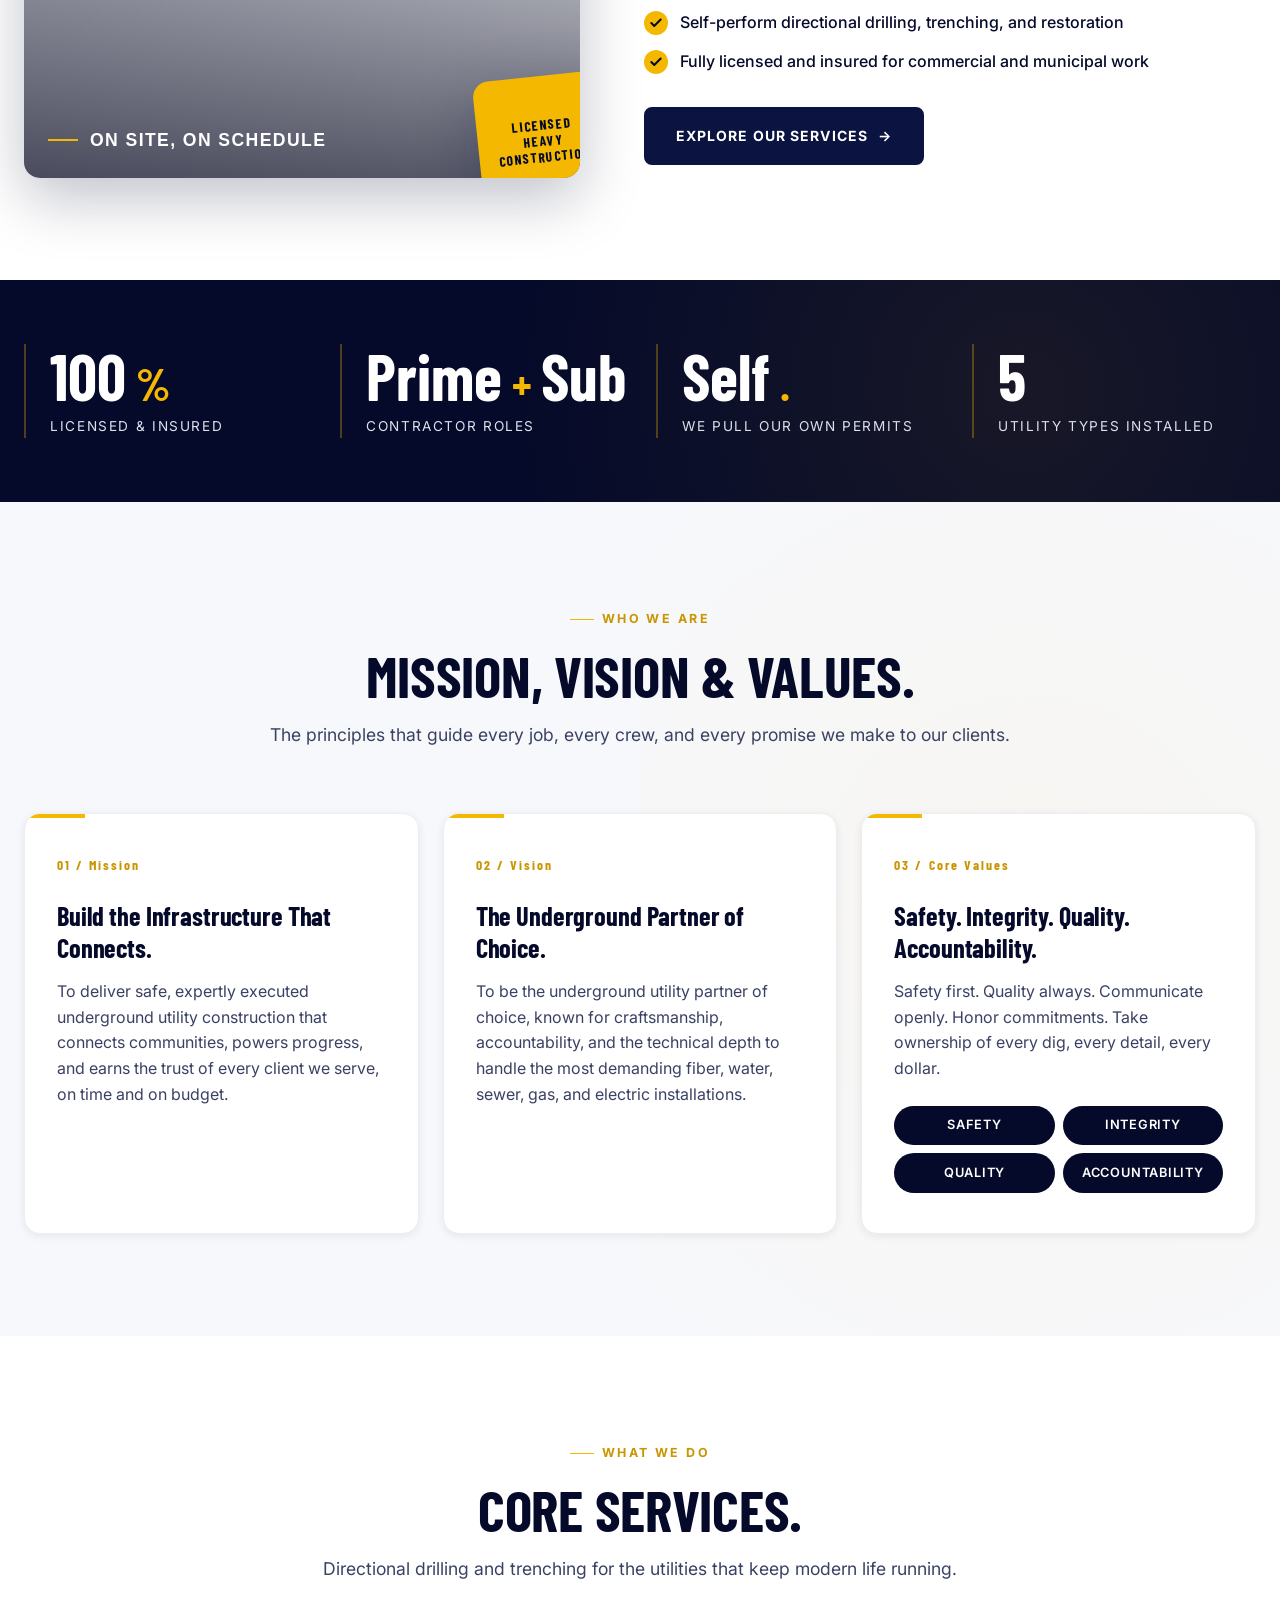
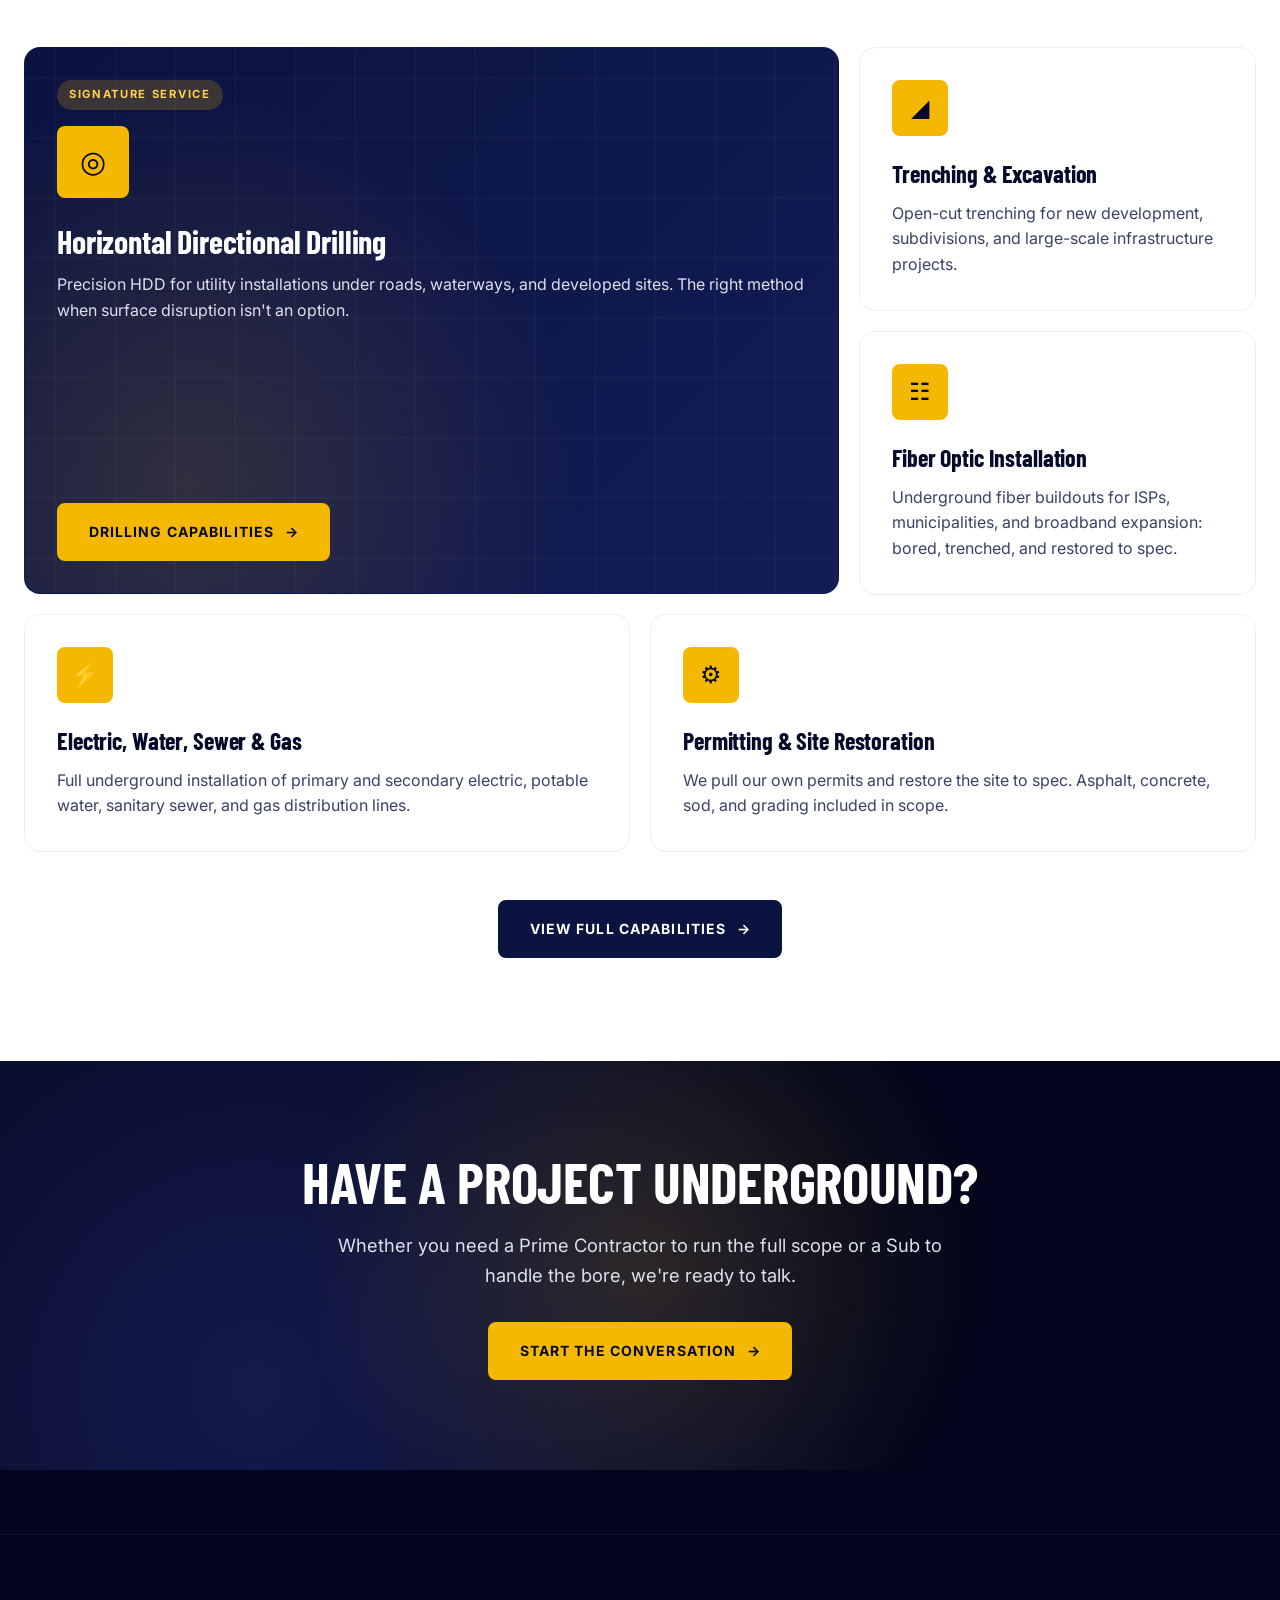
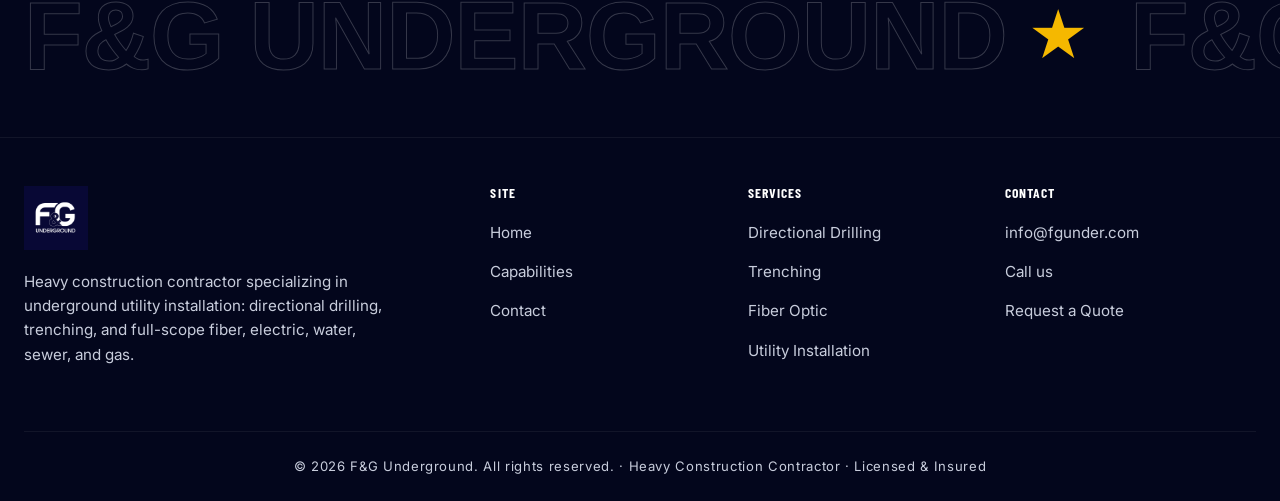
==== commit 08cd9644: "Modern UI/UX overhaul: animated hero, marquee strip, bento grid, magnetic buttons, stat counters, fo" ====
--- a/index.html
+++ b/index.html
@@ -18,7 +18,9 @@
     <a class="nav-logo" href="index.html" aria-label="F&G Underground home">
       <img src="assets/logo.png" alt="F&G Underground" />
     </a>
-    <button class="nav-toggle" aria-label="Toggle menu" aria-expanded="false">&#9776;</button>
+    <button class="nav-toggle" aria-label="Toggle menu" aria-expanded="false">
+      <span></span><span></span><span></span>
+    </button>
     <ul class="nav-links">
       <li><a href="index.html" class="active">Home</a></li>
       <li><a href="capabilities.html">Capabilities</a></li>
@@ -29,41 +31,98 @@
 
 <section class="hero">
   <div class="container hero-content">
-    <span class="hero-eyebrow">Underground Utility Specialists</span>
-    <h1>Building What Lies <span class="accent">Beneath</span>.</h1>
-    <p class="hero-sub">F&amp;G Underground installs the fiber, power, water, sewer, and gas infrastructure that keeps communities connected, with directional drilling and trenching expertise trusted by Prime Contractors and utilities alike.</p>
+    <span class="hero-eyebrow">
+      <span class="dot"></span>
+      Underground Utility Specialists
+    </span>
+    <h1>
+      <span class="line"><span class="line-inner">Building</span></span>
+      <span class="line"><span class="line-inner">What Lies <span class="accent">Beneath.</span></span></span>
+    </h1>
+    <p class="hero-sub">F&amp;G Underground installs the fiber, power, water, sewer, and gas infrastructure that keeps communities connected. Directional drilling and trenching, trusted by Prime Contractors and utilities alike.</p>
     <div class="hero-actions">
-      <a href="contact.html" class="btn btn-primary">Request a Quote</a>
-      <a href="capabilities.html" class="btn btn-outline">See Our Capabilities</a>
-    </div>
-    <div class="hero-stats">
-      <div class="hero-stat">
-        <div class="num">100%</div>
-        <div class="label">Licensed &amp; Insured</div>
-      </div>
-      <div class="hero-stat">
-        <div class="num">Prime<br>+ Sub</div>
-        <div class="label">Contractor Roles</div>
-      </div>
-      <div class="hero-stat">
-        <div class="num">Self<br>Perform</div>
-        <div class="label">Pull Our Own Permits</div>
-      </div>
-    </div>
+      <a href="contact.html" class="btn btn-primary" data-magnetic>
+        Request a Quote
+        <span class="arrow" aria-hidden="true">&rarr;</span>
+      </a>
+      <a href="capabilities.html" class="btn btn-outline" data-magnetic>
+        See Our Capabilities
+      </a>
+    </div>
+  </div>
+  <div class="hero-scroll" aria-hidden="true">Scroll</div>
+</section>
+
+<section class="marquee" aria-hidden="true">
+  <div class="marquee-track">
+    <span class="marquee-item">Directional Drilling <span class="dot"></span></span>
+    <span class="marquee-item">Trenching <span class="dot"></span></span>
+    <span class="marquee-item">Fiber Optic <span class="dot"></span></span>
+    <span class="marquee-item">Electric <span class="dot"></span></span>
+    <span class="marquee-item">Water <span class="dot"></span></span>
+    <span class="marquee-item">Sewer <span class="dot"></span></span>
+    <span class="marquee-item">Gas <span class="dot"></span></span>
+    <span class="marquee-item">Heavy Construction License <span class="dot"></span></span>
+    <span class="marquee-item">Prime + Sub <span class="dot"></span></span>
+    <span class="marquee-item">Licensed &amp; Insured <span class="dot"></span></span>
+    <!-- duplicate for seamless loop -->
+    <span class="marquee-item">Directional Drilling <span class="dot"></span></span>
+    <span class="marquee-item">Trenching <span class="dot"></span></span>
+    <span class="marquee-item">Fiber Optic <span class="dot"></span></span>
+    <span class="marquee-item">Electric <span class="dot"></span></span>
+    <span class="marquee-item">Water <span class="dot"></span></span>
+    <span class="marquee-item">Sewer <span class="dot"></span></span>
+    <span class="marquee-item">Gas <span class="dot"></span></span>
+    <span class="marquee-item">Heavy Construction License <span class="dot"></span></span>
+    <span class="marquee-item">Prime + Sub <span class="dot"></span></span>
+    <span class="marquee-item">Licensed &amp; Insured <span class="dot"></span></span>
   </div>
 </section>
 
 <section class="about">
   <div class="container">
     <div class="about-grid">
-      <div class="about-image reveal" aria-hidden="true"></div>
+      <div class="about-image reveal" data-tilt aria-hidden="true">
+        <span class="about-image-tag">On Site, On Schedule</span>
+        <div class="about-image-badge">Licensed Heavy Construction</div>
+      </div>
       <div class="about-content reveal">
         <span class="section-eyebrow">About F&amp;G Underground</span>
         <h2>Underground Utility Construction Done Right.</h2>
         <p class="lead">We're a heavy construction contractor specializing in the underground utility work that powers everyday life, from broadband fiber that connects neighborhoods to the water, sewer, gas, and electric lines that keep them running.</p>
         <p>F&amp;G Underground was founded on a simple principle: do skilled work, do it safely, and stand behind it. Whether we're operating as the Prime Contractor on a municipal utility installation or partnering as a Subcontractor on a regional fiber buildout, our crews bring the same standard of care to every bore, every trench, and every backfill.</p>
-        <p>We hold a Heavy Construction Contractors License, which means we can pull our own permits and self-perform the full scope of underground utility installation, keeping projects on schedule and accountability in one place.</p>
-        <a href="capabilities.html" class="btn btn-dark" style="margin-top:1rem;">Explore Our Services</a>
+        <ul class="about-list">
+          <li>Heavy Construction Contractors License (we pull our own permits)</li>
+          <li>Self-perform directional drilling, trenching, and restoration</li>
+          <li>Fully licensed and insured for commercial and municipal work</li>
+        </ul>
+        <a href="capabilities.html" class="btn btn-dark" data-magnetic>
+          Explore Our Services
+          <span class="arrow" aria-hidden="true">&rarr;</span>
+        </a>
+      </div>
+    </div>
+  </div>
+</section>
+
+<section class="stats-bar">
+  <div class="container">
+    <div class="stats-grid reveal-stagger">
+      <div class="stat-item">
+        <div class="stat-num"><span data-count="100">0</span><span class="suffix">%</span></div>
+        <div class="stat-label">Licensed &amp; Insured</div>
+      </div>
+      <div class="stat-item">
+        <div class="stat-num">Prime <span class="suffix">+</span> Sub</div>
+        <div class="stat-label">Contractor Roles</div>
+      </div>
+      <div class="stat-item">
+        <div class="stat-num">Self<span class="suffix">.</span></div>
+        <div class="stat-label">We Pull Our Own Permits</div>
+      </div>
+      <div class="stat-item">
+        <div class="stat-num"><span data-count="5">0</span></div>
+        <div class="stat-label">Utility Types Installed</div>
       </div>
     </div>
   </div>
@@ -73,28 +132,28 @@
   <div class="container">
     <div class="section-header reveal">
       <span class="section-eyebrow">Who We Are</span>
-      <h2>Mission, Vision &amp; Values</h2>
+      <h2>Mission, Vision &amp; Values.</h2>
       <p>The principles that guide every job, every crew, and every promise we make to our clients.</p>
     </div>
 
-    <div class="mvv-grid">
-      <div class="mvv-card reveal">
-        <div class="mvv-icon" aria-hidden="true">&#9873;</div>
-        <h3>Our Mission</h3>
+    <div class="mvv-grid reveal-stagger">
+      <div class="mvv-card">
+        <span class="mvv-num">01 / Mission</span>
+        <h3>Build the Infrastructure That Connects.</h3>
         <p>To deliver safe, expertly executed underground utility construction that connects communities, powers progress, and earns the trust of every client we serve, on time and on budget.</p>
       </div>
 
-      <div class="mvv-card reveal">
-        <div class="mvv-icon" aria-hidden="true">&#9678;</div>
-        <h3>Our Vision</h3>
+      <div class="mvv-card">
+        <span class="mvv-num">02 / Vision</span>
+        <h3>The Underground Partner of Choice.</h3>
         <p>To be the underground utility partner of choice, known for craftsmanship, accountability, and the technical depth to handle the most demanding fiber, water, sewer, gas, and electric installations.</p>
       </div>
 
-      <div class="mvv-card reveal">
-        <div class="mvv-icon" aria-hidden="true">&#9733;</div>
-        <h3>Our Core Values</h3>
+      <div class="mvv-card">
+        <span class="mvv-num">03 / Core Values</span>
+        <h3>Safety. Integrity. Quality. Accountability.</h3>
         <p>Safety first. Quality always. Communicate openly. Honor commitments. Take ownership of every dig, every detail, every dollar.</p>
-        <ul class="values-list" style="margin-top:1.25rem;">
+        <ul class="values-list">
           <li>Safety</li>
           <li>Integrity</li>
           <li>Quality</li>
@@ -109,35 +168,54 @@
   <div class="container">
     <div class="section-header reveal">
       <span class="section-eyebrow">What We Do</span>
-      <h2>Core Services</h2>
+      <h2>Core Services.</h2>
       <p>Directional drilling and trenching for the utilities that keep modern life running.</p>
     </div>
 
-    <div class="services-grid">
-      <div class="service-card reveal">
-        <div class="service-icon" aria-hidden="true">&#9678;</div>
-        <h3>Directional Drilling</h3>
-        <p>Precision horizontal directional drilling (HDD) for utility installations under roads, waterways, and developed sites, minimizing surface disruption.</p>
-      </div>
-      <div class="service-card reveal">
-        <div class="service-icon" aria-hidden="true">&#9698;</div>
+    <div class="bento reveal-stagger">
+      <div class="bento-card featured">
+        <div>
+          <span class="bento-tag">Signature Service</span>
+          <div class="bento-icon" aria-hidden="true">&#9678;</div>
+          <h3>Horizontal Directional Drilling</h3>
+          <p>Precision HDD for utility installations under roads, waterways, and developed sites. The right method when surface disruption isn't an option.</p>
+        </div>
+        <a href="capabilities.html" class="btn btn-primary" style="align-self:flex-start;" data-magnetic>
+          Drilling Capabilities
+          <span class="arrow" aria-hidden="true">&rarr;</span>
+        </a>
+      </div>
+
+      <div class="bento-card span-2">
+        <div class="bento-icon" aria-hidden="true">&#9698;</div>
         <h3>Trenching &amp; Excavation</h3>
-        <p>Open-cut trenching for utility runs across new development, subdivisions, and large-scale infrastructure projects.</p>
-      </div>
-      <div class="service-card reveal">
-        <div class="service-icon" aria-hidden="true">&#9783;</div>
+        <p>Open-cut trenching for new development, subdivisions, and large-scale infrastructure projects.</p>
+      </div>
+
+      <div class="bento-card span-2">
+        <div class="bento-icon" aria-hidden="true">&#9783;</div>
         <h3>Fiber Optic Installation</h3>
-        <p>Underground fiber buildouts for ISPs, municipalities, and broadband expansion projects: bored, trenched, and restored to spec.</p>
-      </div>
-      <div class="service-card reveal">
-        <div class="service-icon" aria-hidden="true">&#9889;</div>
+        <p>Underground fiber buildouts for ISPs, municipalities, and broadband expansion: bored, trenched, and restored to spec.</p>
+      </div>
+
+      <div class="bento-card span-3">
+        <div class="bento-icon" aria-hidden="true">&#9889;</div>
         <h3>Electric, Water, Sewer &amp; Gas</h3>
         <p>Full underground installation of primary and secondary electric, potable water, sanitary sewer, and gas distribution lines.</p>
       </div>
-    </div>
-
-    <div style="text-align:center; margin-top:3rem;">
-      <a href="capabilities.html" class="btn btn-dark">View Full Capabilities</a>
+
+      <div class="bento-card span-3">
+        <div class="bento-icon" aria-hidden="true">&#9881;</div>
+        <h3>Permitting &amp; Site Restoration</h3>
+        <p>We pull our own permits and restore the site to spec. Asphalt, concrete, sod, and grading included in scope.</p>
+      </div>
+    </div>
+
+    <div style="text-align:center; margin-top: 3rem;">
+      <a href="capabilities.html" class="btn btn-dark" data-magnetic>
+        View Full Capabilities
+        <span class="arrow" aria-hidden="true">&rarr;</span>
+      </a>
     </div>
   </div>
 </section>
@@ -146,11 +224,22 @@
   <div class="container">
     <h2>Have a Project Underground?</h2>
     <p>Whether you need a Prime Contractor to run the full scope or a Sub to handle the bore, we're ready to talk.</p>
-    <a href="contact.html" class="btn btn-primary">Start the Conversation</a>
+    <a href="contact.html" class="btn btn-primary" data-magnetic>
+      Start the Conversation
+      <span class="arrow" aria-hidden="true">&rarr;</span>
+    </a>
   </div>
 </section>
 
 <footer class="site-footer">
+  <div class="footer-marquee" aria-hidden="true">
+    <div class="footer-marquee-track">
+      <span class="footer-marquee-text">F&amp;G Underground <span class="star">&#9733;</span></span>
+      <span class="footer-marquee-text">F&amp;G Underground <span class="star">&#9733;</span></span>
+      <span class="footer-marquee-text">F&amp;G Underground <span class="star">&#9733;</span></span>
+      <span class="footer-marquee-text">F&amp;G Underground <span class="star">&#9733;</span></span>
+    </div>
+  </div>
   <div class="container">
     <div class="footer-grid">
       <div class="footer-brand">
--- a/css/styles.css
+++ b/css/styles.css
@@ -1,34 +1,49 @@
 /* ============================================
    F&G Underground Brand Styles
-   Palette pulled from logo: deep navy + white,
-   safety-amber accent for construction signaling
+   Modern, cutting-edge, professional.
+   Palette: deep navy + white + safety-amber.
    ============================================ */
 
 :root {
+  --navy-950: #03061C;
   --navy-900: #050A2A;
   --navy-800: #0B1340;
   --navy-700: #131C56;
   --navy-600: #1E296F;
   --navy-500: #2D3A8C;
+  --navy-400: #4A5BC2;
   --amber: #F5B800;
+  --amber-light: #FFD24A;
   --amber-dark: #C99500;
   --white: #FFFFFF;
   --gray-50: #F7F8FB;
   --gray-100: #ECEEF4;
+  --gray-200: #DDE1EC;
   --gray-300: #C8CDDC;
   --gray-500: #6B7392;
   --gray-700: #3A4163;
+  --gray-900: #1A1F3A;
+
   --shadow-sm: 0 2px 8px rgba(5, 10, 42, 0.08);
   --shadow-md: 0 8px 24px rgba(5, 10, 42, 0.12);
   --shadow-lg: 0 20px 60px rgba(5, 10, 42, 0.25);
-  --radius: 6px;
-  --max-w: 1200px;
-  --header-h: 84px;
+  --shadow-glow: 0 0 60px rgba(245, 184, 0, 0.25);
+
+  --radius: 8px;
+  --radius-lg: 16px;
+  --max-w: 1280px;
+  --header-h: 80px;
+
+  --ease-out: cubic-bezier(0.16, 1, 0.3, 1);
+  --ease-in-out: cubic-bezier(0.65, 0, 0.35, 1);
 }
 
 * { box-sizing: border-box; margin: 0; padding: 0; }
 
-html { scroll-behavior: smooth; }
+html {
+  scroll-behavior: smooth;
+  -webkit-text-size-adjust: 100%;
+}
 
 body {
   font-family: 'Inter', -apple-system, BlinkMacSystemFont, 'Segoe UI', Roboto, sans-serif;
@@ -38,25 +53,36 @@
   background: var(--white);
   -webkit-font-smoothing: antialiased;
   -moz-osx-font-smoothing: grayscale;
+  overflow-x: hidden;
 }
 
 img { max-width: 100%; height: auto; display: block; }
 
-a { color: var(--navy-700); text-decoration: none; transition: color .2s ease; }
+a { color: var(--navy-700); text-decoration: none; transition: color .25s var(--ease-out); }
 a:hover { color: var(--amber-dark); }
+
+::selection { background: var(--amber); color: var(--navy-900); }
 
 h1, h2, h3, h4 {
   font-family: 'Barlow Condensed', 'Inter', sans-serif;
   font-weight: 700;
-  letter-spacing: 0.02em;
-  line-height: 1.15;
+  letter-spacing: -0.005em;
+  line-height: 1.05;
   color: var(--navy-900);
 }
 
-h1 { font-size: clamp(2.5rem, 5vw, 4.25rem); text-transform: uppercase; }
-h2 { font-size: clamp(1.875rem, 3.5vw, 2.75rem); text-transform: uppercase; }
-h3 { font-size: 1.375rem; }
-h4 { font-size: 1.125rem; text-transform: uppercase; letter-spacing: 0.06em; }
+h1 {
+  font-size: clamp(2.75rem, 7vw, 6rem);
+  text-transform: uppercase;
+  letter-spacing: -0.01em;
+}
+h2 {
+  font-size: clamp(2.125rem, 4.5vw, 3.75rem);
+  text-transform: uppercase;
+  letter-spacing: -0.005em;
+}
+h3 { font-size: 1.5rem; line-height: 1.2; }
+h4 { font-size: 1.05rem; text-transform: uppercase; letter-spacing: 0.08em; }
 
 p { margin-bottom: 1rem; }
 
@@ -66,16 +92,22 @@
   padding: 0 1.5rem;
 }
 
-/* ----- Header / Nav ----- */
+/* ============ HEADER / NAV ============ */
 .site-header {
   position: fixed;
   top: 0; left: 0; right: 0;
-  background: rgba(5, 10, 42, 0.95);
-  backdrop-filter: blur(8px);
-  -webkit-backdrop-filter: blur(8px);
+  background: rgba(3, 6, 28, 0.7);
+  backdrop-filter: blur(16px) saturate(180%);
+  -webkit-backdrop-filter: blur(16px) saturate(180%);
   z-index: 100;
   height: var(--header-h);
-  border-bottom: 1px solid rgba(255,255,255,0.08);
+  border-bottom: 1px solid rgba(255, 255, 255, 0.06);
+  transition: background .35s var(--ease-out), border-color .35s var(--ease-out);
+}
+
+.site-header.scrolled {
+  background: rgba(3, 6, 28, 0.92);
+  border-bottom-color: rgba(255, 255, 255, 0.1);
 }
 
 .nav {
@@ -92,8 +124,10 @@
   display: flex;
   align-items: center;
   gap: 0.75rem;
-  height: 60px;
-}
+  height: 56px;
+  transition: transform .3s var(--ease-out);
+}
+.nav-logo:hover { transform: scale(1.04); }
 
 .nav-logo img {
   height: 100%;
@@ -103,93 +137,115 @@
 .nav-links {
   display: flex;
   align-items: center;
-  gap: 2.25rem;
+  gap: 2.5rem;
   list-style: none;
 }
 
 .nav-links a {
   color: var(--white);
   font-weight: 500;
-  font-size: 0.95rem;
-  text-transform: uppercase;
-  letter-spacing: 0.08em;
+  font-size: 0.875rem;
+  text-transform: uppercase;
+  letter-spacing: 0.12em;
   position: relative;
   padding: 0.5rem 0;
 }
 
-.nav-links a:hover,
-.nav-links a.active {
-  color: var(--amber);
-}
-
-.nav-links a.active::after {
+.nav-links a::after {
   content: '';
   position: absolute;
   bottom: 0;
   left: 0; right: 0;
   height: 2px;
   background: var(--amber);
-}
-
-.nav-cta {
-  background: var(--amber);
-  color: var(--navy-900) !important;
-  padding: 0.65rem 1.4rem !important;
-  border-radius: var(--radius);
-  font-weight: 700;
-  transition: background .2s ease, transform .2s ease;
-}
-.nav-cta:hover {
-  background: var(--white);
-  color: var(--navy-900) !important;
-  transform: translateY(-1px);
-}
-.nav-cta::after { display: none !important; }
+  transform: scaleX(0);
+  transform-origin: right;
+  transition: transform .35s var(--ease-out);
+}
+
+.nav-links a:hover,
+.nav-links a.active {
+  color: var(--amber);
+}
+
+.nav-links a:hover::after,
+.nav-links a.active::after {
+  transform: scaleX(1);
+  transform-origin: left;
+}
 
 .nav-toggle {
   display: none;
   background: none;
   border: none;
   color: var(--white);
-  font-size: 1.5rem;
   cursor: pointer;
   padding: 0.5rem;
-}
-
-/* ----- Buttons ----- */
+  width: 40px;
+  height: 40px;
+  position: relative;
+}
+.nav-toggle span {
+  display: block;
+  width: 22px;
+  height: 2px;
+  background: currentColor;
+  margin: 5px auto;
+  transition: transform .3s var(--ease-out), opacity .2s linear;
+}
+.nav-toggle.open span:nth-child(1) { transform: translateY(7px) rotate(45deg); }
+.nav-toggle.open span:nth-child(2) { opacity: 0; }
+.nav-toggle.open span:nth-child(3) { transform: translateY(-7px) rotate(-45deg); }
+
+/* ============ BUTTONS ============ */
 .btn {
-  display: inline-block;
-  padding: 0.95rem 2rem;
+  display: inline-flex;
+  align-items: center;
+  gap: 0.65rem;
+  padding: 1rem 1.85rem;
   border-radius: var(--radius);
   font-weight: 700;
   text-transform: uppercase;
   letter-spacing: 0.08em;
-  font-size: 0.95rem;
+  font-size: 0.875rem;
   border: 2px solid transparent;
   cursor: pointer;
-  transition: all .2s ease;
-}
+  font-family: inherit;
+  transition: transform .35s var(--ease-out), background .25s ease, color .25s ease, border-color .25s ease, box-shadow .35s var(--ease-out);
+  position: relative;
+  overflow: hidden;
+  will-change: transform;
+}
+
+.btn .arrow {
+  display: inline-block;
+  transition: transform .3s var(--ease-out);
+}
+.btn:hover .arrow { transform: translateX(4px); }
+
 .btn-primary {
   background: var(--amber);
   color: var(--navy-900);
   border-color: var(--amber);
 }
 .btn-primary:hover {
-  background: var(--white);
-  border-color: var(--white);
+  background: var(--amber-light);
+  border-color: var(--amber-light);
   color: var(--navy-900);
-  transform: translateY(-2px);
-  box-shadow: var(--shadow-md);
-}
+  box-shadow: var(--shadow-glow);
+}
+
 .btn-outline {
   background: transparent;
   color: var(--white);
-  border-color: var(--white);
+  border-color: rgba(255, 255, 255, 0.4);
 }
 .btn-outline:hover {
   background: var(--white);
   color: var(--navy-900);
-}
+  border-color: var(--white);
+}
+
 .btn-dark {
   background: var(--navy-800);
   color: var(--white);
@@ -198,142 +254,307 @@
 .btn-dark:hover {
   background: var(--navy-900);
   border-color: var(--navy-900);
-}
-
-/* ----- Hero ----- */
+  color: var(--white);
+}
+
+/* ============ HERO ============ */
 .hero {
   position: relative;
   min-height: 100vh;
+  background: var(--navy-950);
+  display: flex;
+  align-items: center;
+  color: var(--white);
+  padding: calc(var(--header-h) + 2rem) 0 4rem;
+  overflow: hidden;
+  isolation: isolate;
+}
+
+/* Animated gradient mesh */
+.hero::before {
+  content: '';
+  position: absolute;
+  inset: -10%;
   background:
-    linear-gradient(135deg, rgba(5, 10, 42, 0.85) 0%, rgba(11, 19, 64, 0.75) 100%),
-    url('https://images.unsplash.com/photo-1581094794329-c8112a89af12?auto=format&fit=crop&w=2000&q=80') center/cover;
-  display: flex;
-  align-items: center;
-  color: var(--white);
-  padding-top: var(--header-h);
+    radial-gradient(circle at 15% 20%, rgba(30, 41, 111, 0.65) 0%, transparent 45%),
+    radial-gradient(circle at 85% 70%, rgba(245, 184, 0, 0.18) 0%, transparent 40%),
+    radial-gradient(circle at 50% 100%, rgba(45, 58, 140, 0.55) 0%, transparent 55%);
+  filter: blur(60px);
+  z-index: -2;
+  animation: meshDrift 22s var(--ease-in-out) infinite alternate;
+}
+
+@keyframes meshDrift {
+  0%   { transform: translate(0, 0) scale(1); }
+  50%  { transform: translate(-3%, 2%) scale(1.05); }
+  100% { transform: translate(2%, -3%) scale(1.02); }
+}
+
+/* Blueprint grid overlay */
+.hero::after {
+  content: '';
+  position: absolute;
+  inset: 0;
+  background-image:
+    linear-gradient(rgba(255, 255, 255, 0.04) 1px, transparent 1px),
+    linear-gradient(90deg, rgba(255, 255, 255, 0.04) 1px, transparent 1px);
+  background-size: 64px 64px;
+  mask-image: radial-gradient(ellipse 80% 60% at 50% 50%, black 0%, transparent 90%);
+  -webkit-mask-image: radial-gradient(ellipse 80% 60% at 50% 50%, black 0%, transparent 90%);
+  z-index: -1;
+  pointer-events: none;
 }
 
 .hero-content {
-  max-width: 900px;
-  padding: 4rem 0;
+  position: relative;
+  width: 100%;
 }
 
 .hero-eyebrow {
+  display: inline-flex;
+  align-items: center;
+  gap: 0.65rem;
+  background: rgba(245, 184, 0, 0.12);
+  color: var(--amber);
+  padding: 0.5rem 1rem 0.5rem 0.5rem;
+  font-size: 0.78rem;
+  font-weight: 600;
+  letter-spacing: 0.18em;
+  text-transform: uppercase;
+  border-radius: 999px;
+  margin-bottom: 2rem;
+  border: 1px solid rgba(245, 184, 0, 0.25);
+  backdrop-filter: blur(10px);
+}
+.hero-eyebrow .dot {
+  width: 8px; height: 8px;
+  border-radius: 50%;
+  background: var(--amber);
+  box-shadow: 0 0 12px var(--amber);
+  animation: pulse 2s ease-in-out infinite;
+}
+@keyframes pulse {
+  0%, 100% { opacity: 1; transform: scale(1); }
+  50%      { opacity: 0.6; transform: scale(0.85); }
+}
+
+.hero h1 {
+  color: var(--white);
+  margin-bottom: 1.75rem;
+  max-width: 1100px;
+}
+
+.hero h1 .accent {
+  background: linear-gradient(135deg, var(--amber) 0%, var(--amber-light) 100%);
+  -webkit-background-clip: text;
+  background-clip: text;
+  -webkit-text-fill-color: transparent;
+  font-style: italic;
+  font-weight: 700;
+}
+
+.hero h1 .line {
+  display: block;
+  overflow: hidden;
+}
+.hero h1 .line-inner {
   display: inline-block;
-  background: var(--amber);
-  color: var(--navy-900);
-  padding: 0.4rem 1rem;
-  font-size: 0.8rem;
-  font-weight: 700;
-  letter-spacing: 0.15em;
-  text-transform: uppercase;
-  border-radius: 4px;
-  margin-bottom: 1.5rem;
-}
-
-.hero h1 {
-  color: var(--white);
-  margin-bottom: 1.5rem;
-}
-
-.hero h1 .accent { color: var(--amber); }
+  transform: translateY(110%);
+  animation: lineUp 1.1s var(--ease-out) forwards;
+}
+.hero h1 .line:nth-child(2) .line-inner { animation-delay: 0.12s; }
+.hero h1 .line:nth-child(3) .line-inner { animation-delay: 0.24s; }
+
+@keyframes lineUp {
+  to { transform: translateY(0); }
+}
 
 .hero-sub {
-  font-size: 1.25rem;
-  color: var(--gray-100);
+  font-size: clamp(1.05rem, 1.4vw, 1.25rem);
+  color: var(--gray-200);
   margin-bottom: 2.5rem;
-  max-width: 700px;
+  max-width: 680px;
+  opacity: 0;
+  animation: fadeUp 0.9s var(--ease-out) 0.55s forwards;
+}
+
+@keyframes fadeUp {
+  from { opacity: 0; transform: translateY(20px); }
+  to   { opacity: 1; transform: translateY(0); }
 }
 
 .hero-actions {
   display: flex;
   gap: 1rem;
   flex-wrap: wrap;
-}
-
-.hero-stats {
-  display: grid;
-  grid-template-columns: repeat(auto-fit, minmax(180px, 1fr));
-  gap: 2rem;
-  margin-top: 4rem;
-  padding-top: 3rem;
-  border-top: 1px solid rgba(255,255,255,0.15);
-  max-width: 800px;
-}
-
-.hero-stat .num {
+  opacity: 0;
+  animation: fadeUp 0.9s var(--ease-out) 0.75s forwards;
+}
+
+.hero-scroll {
+  position: absolute;
+  bottom: 2rem;
+  left: 50%;
+  transform: translateX(-50%);
+  color: rgba(255, 255, 255, 0.55);
+  font-size: 0.7rem;
+  letter-spacing: 0.25em;
+  text-transform: uppercase;
+  display: flex;
+  flex-direction: column;
+  align-items: center;
+  gap: 0.6rem;
+  opacity: 0;
+  animation: fadeUp 0.9s var(--ease-out) 1.2s forwards;
+}
+.hero-scroll::after {
+  content: '';
+  width: 1px;
+  height: 40px;
+  background: linear-gradient(to bottom, rgba(255,255,255,0.5), transparent);
+  animation: scrollLine 2.2s ease-in-out infinite;
+  transform-origin: top;
+}
+@keyframes scrollLine {
+  0%   { transform: scaleY(0); transform-origin: top; }
+  50%  { transform: scaleY(1); transform-origin: top; }
+  51%  { transform-origin: bottom; }
+  100% { transform: scaleY(0); transform-origin: bottom; }
+}
+
+/* ============ MARQUEE STRIP ============ */
+.marquee {
+  background: var(--navy-900);
+  color: var(--white);
+  padding: 1.25rem 0;
+  overflow: hidden;
+  border-top: 1px solid rgba(255, 255, 255, 0.06);
+  border-bottom: 1px solid rgba(255, 255, 255, 0.06);
+  position: relative;
+  z-index: 2;
+}
+
+.marquee-track {
+  display: flex;
+  gap: 3rem;
+  width: max-content;
+  animation: marqueeScroll 40s linear infinite;
+}
+
+.marquee-item {
+  display: inline-flex;
+  align-items: center;
+  gap: 1rem;
   font-family: 'Barlow Condensed', sans-serif;
-  font-size: 2.75rem;
-  font-weight: 700;
-  color: var(--amber);
-  line-height: 1;
-}
-
-.hero-stat .label {
-  font-size: 0.85rem;
-  text-transform: uppercase;
-  letter-spacing: 0.08em;
-  color: var(--gray-100);
-  margin-top: 0.5rem;
-}
-
-/* ----- Page Hero (smaller, for sub pages) ----- */
+  font-size: 1.5rem;
+  font-weight: 600;
+  text-transform: uppercase;
+  letter-spacing: 0.05em;
+  color: var(--gray-200);
+  white-space: nowrap;
+}
+.marquee-item .dot {
+  width: 6px;
+  height: 6px;
+  border-radius: 50%;
+  background: var(--amber);
+  flex-shrink: 0;
+}
+
+@keyframes marqueeScroll {
+  from { transform: translateX(0); }
+  to   { transform: translateX(-50%); }
+}
+
+/* ============ PAGE HERO ============ */
 .page-hero {
-  background: linear-gradient(135deg, var(--navy-900) 0%, var(--navy-700) 100%);
-  color: var(--white);
-  padding: calc(var(--header-h) + 4rem) 0 4rem;
+  background: var(--navy-950);
+  color: var(--white);
+  padding: calc(var(--header-h) + 5rem) 0 5rem;
   text-align: center;
   position: relative;
   overflow: hidden;
+  isolation: isolate;
 }
 
 .page-hero::before {
+  content: '';
+  position: absolute;
+  inset: 0;
+  background:
+    radial-gradient(ellipse 60% 80% at 50% 0%, rgba(245, 184, 0, 0.12) 0%, transparent 60%),
+    radial-gradient(ellipse 80% 60% at 20% 100%, rgba(30, 41, 111, 0.5) 0%, transparent 70%);
+  z-index: -2;
+}
+
+.page-hero::after {
   content: '';
   position: absolute;
   inset: 0;
   background-image:
-    repeating-linear-gradient(45deg, transparent, transparent 30px, rgba(245,184,0,0.04) 30px, rgba(245,184,0,0.04) 31px);
-  pointer-events: none;
-}
-
-.page-hero h1 { color: var(--white); position: relative; }
+    linear-gradient(rgba(255, 255, 255, 0.035) 1px, transparent 1px),
+    linear-gradient(90deg, rgba(255, 255, 255, 0.035) 1px, transparent 1px);
+  background-size: 64px 64px;
+  mask-image: radial-gradient(ellipse 70% 50% at 50% 50%, black 0%, transparent 85%);
+  -webkit-mask-image: radial-gradient(ellipse 70% 50% at 50% 50%, black 0%, transparent 85%);
+  z-index: -1;
+}
+
+.page-hero h1 { color: var(--white); }
 .page-hero p {
-  font-size: 1.15rem;
-  color: var(--gray-100);
-  max-width: 700px;
-  margin: 1rem auto 0;
-  position: relative;
+  font-size: clamp(1.05rem, 1.4vw, 1.2rem);
+  color: var(--gray-200);
+  max-width: 720px;
+  margin: 1.5rem auto 0;
 }
 
 .breadcrumb {
-  display: inline-block;
+  display: inline-flex;
+  align-items: center;
+  gap: 0.5rem;
+  background: rgba(245, 184, 0, 0.12);
   color: var(--amber);
-  font-size: 0.85rem;
-  letter-spacing: 0.15em;
-  text-transform: uppercase;
-  margin-bottom: 1rem;
-  position: relative;
-}
-
-/* ----- Sections ----- */
+  font-size: 0.75rem;
+  letter-spacing: 0.2em;
+  text-transform: uppercase;
+  padding: 0.5rem 1rem;
+  border-radius: 999px;
+  margin-bottom: 1.75rem;
+  border: 1px solid rgba(245, 184, 0, 0.25);
+  font-weight: 600;
+}
+
+/* ============ SECTIONS ============ */
 section {
-  padding: 5rem 0;
+  padding: clamp(4rem, 8vw, 7rem) 0;
+  position: relative;
 }
 
 .section-header {
   text-align: center;
-  max-width: 750px;
-  margin: 0 auto 3.5rem;
+  max-width: 780px;
+  margin: 0 auto clamp(2.5rem, 5vw, 4rem);
 }
 
 .section-eyebrow {
-  display: block;
+  display: inline-block;
   color: var(--amber-dark);
   font-weight: 700;
   letter-spacing: 0.2em;
   text-transform: uppercase;
-  font-size: 0.85rem;
+  font-size: 0.78rem;
   margin-bottom: 1rem;
+  position: relative;
+  padding-left: 2rem;
+}
+.section-eyebrow::before {
+  content: '';
+  position: absolute;
+  left: 0;
+  top: 50%;
+  width: 1.5rem;
+  height: 1px;
+  background: var(--amber);
 }
 
 .section-header p {
@@ -342,34 +563,131 @@
   margin-top: 1rem;
 }
 
-/* ----- About / Intro Block ----- */
+.dark-section .section-eyebrow { color: var(--amber); }
+.dark-section .section-header p { color: var(--gray-200); }
+.dark-section h2 { color: var(--white); }
+
+/* ============ STATS BAR ============ */
+.stats-bar {
+  background: var(--navy-900);
+  color: var(--white);
+  padding: clamp(3rem, 5vw, 4.5rem) 0;
+  position: relative;
+  overflow: hidden;
+  isolation: isolate;
+}
+.stats-bar::before {
+  content: '';
+  position: absolute;
+  inset: 0;
+  background:
+    radial-gradient(circle at 80% 50%, rgba(245, 184, 0, 0.08) 0%, transparent 50%);
+  z-index: -1;
+}
+
+.stats-grid {
+  display: grid;
+  grid-template-columns: repeat(auto-fit, minmax(200px, 1fr));
+  gap: 2rem;
+}
+
+.stat-item {
+  text-align: left;
+  border-left: 2px solid rgba(245, 184, 0, 0.3);
+  padding-left: 1.5rem;
+}
+
+.stat-num {
+  font-family: 'Barlow Condensed', sans-serif;
+  font-size: clamp(3rem, 5vw, 4.25rem);
+  font-weight: 700;
+  color: var(--white);
+  line-height: 1;
+  margin-bottom: 0.5rem;
+  display: flex;
+  align-items: baseline;
+  gap: 0.15em;
+}
+.stat-num .suffix { color: var(--amber); font-size: 0.7em; }
+
+.stat-label {
+  font-size: 0.85rem;
+  text-transform: uppercase;
+  letter-spacing: 0.12em;
+  color: var(--gray-200);
+}
+
+/* ============ ABOUT GRID ============ */
 .about-grid {
   display: grid;
-  grid-template-columns: 1fr 1fr;
-  gap: 4rem;
+  grid-template-columns: 1fr 1.1fr;
+  gap: clamp(2rem, 5vw, 5rem);
   align-items: center;
 }
 
 .about-image {
   position: relative;
-  border-radius: var(--radius);
-  overflow: hidden;
-  box-shadow: var(--shadow-lg);
+  border-radius: var(--radius-lg);
+  overflow: hidden;
   aspect-ratio: 4/5;
   background:
-    linear-gradient(135deg, rgba(5,10,42,0.4) 0%, rgba(5,10,42,0.1) 100%),
+    linear-gradient(135deg, rgba(5, 10, 42, 0.5) 0%, rgba(5, 10, 42, 0.15) 100%),
     url('https://images.unsplash.com/photo-1504917595217-d4dc5ebe6122?auto=format&fit=crop&w=1200&q=80') center/cover;
-}
-
-.about-image::after {
-  content: '';
-  position: absolute;
-  bottom: -20px; right: -20px;
-  width: 140px;
-  height: 140px;
+  box-shadow: var(--shadow-lg);
+}
+
+.about-image::before {
+  content: '';
+  position: absolute;
+  inset: 0;
+  background: linear-gradient(180deg, transparent 60%, rgba(3, 6, 28, 0.6) 100%);
+}
+
+.about-image-tag {
+  position: absolute;
+  bottom: 1.5rem;
+  left: 1.5rem;
+  right: 1.5rem;
+  color: var(--white);
+  font-family: 'Barlow Condensed', sans-serif;
+  font-size: 1.1rem;
+  font-weight: 600;
+  text-transform: uppercase;
+  letter-spacing: 0.08em;
+  display: flex;
+  align-items: center;
+  gap: 0.75rem;
+}
+.about-image-tag::before {
+  content: '';
+  width: 30px;
+  height: 2px;
   background: var(--amber);
-  border-radius: var(--radius);
-  z-index: -1;
+}
+
+.about-image-badge {
+  position: absolute;
+  bottom: -28px;
+  right: -28px;
+  width: 130px;
+  height: 130px;
+  background: var(--amber);
+  border-radius: var(--radius-lg);
+  display: flex;
+  align-items: center;
+  justify-content: center;
+  text-align: center;
+  font-family: 'Barlow Condensed', sans-serif;
+  font-weight: 700;
+  text-transform: uppercase;
+  font-size: 0.85rem;
+  letter-spacing: 0.12em;
+  color: var(--navy-900);
+  line-height: 1.2;
+  padding: 1rem;
+  box-shadow: var(--shadow-lg);
+  rotate: -6deg;
+  z-index: 2;
 }
 
 .about-content h2 { margin-bottom: 1.5rem; }
@@ -378,155 +696,292 @@
   color: var(--navy-700);
   font-weight: 500;
   margin-bottom: 1.5rem;
-}
-.about-content p { color: var(--gray-700); }
-
-/* ----- MVV (Mission Vision Values) cards ----- */
+  line-height: 1.5;
+}
+.about-content p { color: var(--gray-700); margin-bottom: 1.25rem; }
+
+.about-list {
+  list-style: none;
+  margin: 1.5rem 0 2rem;
+}
+.about-list li {
+  display: flex;
+  align-items: flex-start;
+  gap: 0.75rem;
+  margin-bottom: 0.85rem;
+  color: var(--navy-900);
+  font-weight: 500;
+}
+.about-list li::before {
+  content: '';
+  flex-shrink: 0;
+  width: 24px;
+  height: 24px;
+  border-radius: 50%;
+  background: var(--amber);
+  background-image: url("data:image/svg+xml,%3Csvg xmlns='http://www.w3.org/2000/svg' width='14' height='14' viewBox='0 0 24 24' fill='none' stroke='%23050A2A' stroke-width='3.5' stroke-linecap='round' stroke-linejoin='round'%3E%3Cpolyline points='20 6 9 17 4 12'/%3E%3C/svg%3E");
+  background-position: center;
+  background-repeat: no-repeat;
+  margin-top: 0.05rem;
+}
+
+/* ============ MVV CARDS ============ */
 .mvv {
   background: var(--gray-50);
+  position: relative;
+  overflow: hidden;
+}
+.mvv::before {
+  content: '';
+  position: absolute;
+  top: -50%;
+  right: -10%;
+  width: 60%;
+  height: 200%;
+  background: radial-gradient(circle, rgba(245, 184, 0, 0.04) 0%, transparent 60%);
+  pointer-events: none;
 }
 
 .mvv-grid {
   display: grid;
-  grid-template-columns: repeat(auto-fit, minmax(280px, 1fr));
+  grid-template-columns: repeat(auto-fit, minmax(290px, 1fr));
   gap: 1.5rem;
+  position: relative;
 }
 
 .mvv-card {
   background: var(--white);
   padding: 2.5rem 2rem;
-  border-radius: var(--radius);
+  border-radius: var(--radius-lg);
   box-shadow: var(--shadow-sm);
-  border-top: 4px solid var(--amber);
-  transition: transform .25s ease, box-shadow .25s ease;
-}
+  border: 1px solid var(--gray-100);
+  transition: transform .4s var(--ease-out), box-shadow .4s var(--ease-out), border-color .4s var(--ease-out);
+  position: relative;
+  overflow: hidden;
+}
+.mvv-card::before {
+  content: '';
+  position: absolute;
+  top: 0;
+  left: 0;
+  width: 60px;
+  height: 4px;
+  background: var(--amber);
+  transition: width .4s var(--ease-out);
+}
+.mvv-card:hover::before { width: 100%; }
 .mvv-card:hover {
   transform: translateY(-6px);
   box-shadow: var(--shadow-md);
-}
-
-.mvv-icon {
+  border-color: transparent;
+}
+
+.mvv-num {
+  font-family: 'Barlow Condensed', sans-serif;
+  font-size: 0.85rem;
+  font-weight: 700;
+  letter-spacing: 0.15em;
+  color: var(--amber-dark);
+  margin-bottom: 1.5rem;
+  display: block;
+}
+
+.mvv-card h3 {
+  margin-bottom: 1rem;
+  font-size: 1.65rem;
+}
+.mvv-card p { color: var(--gray-700); margin-bottom: 0; }
+
+.values-list {
+  display: grid;
+  grid-template-columns: repeat(auto-fit, minmax(120px, 1fr));
+  gap: 0.5rem;
+  margin-top: 1.5rem;
+  list-style: none;
+}
+.values-list li {
+  background: var(--navy-900);
+  color: var(--white);
+  padding: 0.6rem 0.85rem;
+  border-radius: 999px;
+  font-weight: 600;
+  font-size: 0.8rem;
+  letter-spacing: 0.06em;
+  text-transform: uppercase;
+  text-align: center;
+}
+
+/* ============ BENTO SERVICES ============ */
+.bento {
+  display: grid;
+  grid-template-columns: repeat(6, 1fr);
+  grid-auto-rows: minmax(220px, auto);
+  gap: 1.25rem;
+}
+
+.bento-card {
+  background: var(--white);
+  border: 1px solid var(--gray-100);
+  border-radius: var(--radius-lg);
+  padding: 2rem;
+  transition: transform .4s var(--ease-out), box-shadow .4s var(--ease-out), border-color .4s var(--ease-out);
+  position: relative;
+  overflow: hidden;
+  display: flex;
+  flex-direction: column;
+  justify-content: space-between;
+  cursor: default;
+  will-change: transform;
+}
+
+.bento-card::after {
+  content: '';
+  position: absolute;
+  inset: 0;
+  background: radial-gradient(circle at var(--mx, 50%) var(--my, 50%), rgba(245, 184, 0, 0.07) 0%, transparent 40%);
+  opacity: 0;
+  transition: opacity .35s ease;
+  pointer-events: none;
+}
+.bento-card:hover::after { opacity: 1; }
+
+.bento-card:hover {
+  transform: translateY(-4px);
+  box-shadow: var(--shadow-md);
+  border-color: rgba(245, 184, 0, 0.4);
+}
+
+.bento-card.featured {
+  grid-column: span 4;
+  grid-row: span 2;
+  background: linear-gradient(135deg, var(--navy-800) 0%, var(--navy-700) 100%);
+  color: var(--white);
+  border-color: transparent;
+  isolation: isolate;
+  min-height: 460px;
+}
+.bento-card.featured::before {
+  content: '';
+  position: absolute;
+  inset: 0;
+  background:
+    radial-gradient(circle at 20% 80%, rgba(245, 184, 0, 0.15) 0%, transparent 50%),
+    url("data:image/svg+xml,%3Csvg xmlns='http://www.w3.org/2000/svg' width='60' height='60' viewBox='0 0 60 60'%3E%3Cpath d='M0 0h60v60H0z' fill='none'/%3E%3Cpath d='M30 0v60M0 30h60' stroke='%23ffffff' stroke-opacity='0.04'/%3E%3C/svg%3E");
+  z-index: -1;
+}
+.bento-card.featured h3 { color: var(--white); font-size: 2rem; }
+.bento-card.featured p { color: var(--gray-200); }
+
+.bento-card.span-2 { grid-column: span 2; }
+.bento-card.span-3 { grid-column: span 3; }
+.bento-card.span-4 { grid-column: span 4; }
+
+.bento-icon {
   width: 56px;
   height: 56px;
-  background: var(--navy-800);
-  color: var(--amber);
+  background: var(--amber);
+  color: var(--navy-900);
+  border-radius: var(--radius);
   display: flex;
   align-items: center;
   justify-content: center;
-  border-radius: var(--radius);
   margin-bottom: 1.5rem;
   font-size: 1.5rem;
-}
-
-.mvv-card h3 { margin-bottom: 0.75rem; }
-.mvv-card p { color: var(--gray-700); margin-bottom: 0; }
-
-/* ----- Values list ----- */
-.values-list {
-  display: grid;
-  grid-template-columns: repeat(auto-fit, minmax(220px, 1fr));
-  gap: 1rem;
-  margin-top: 1.5rem;
-  list-style: none;
-}
-.values-list li {
-  background: var(--white);
-  padding: 1rem 1.25rem;
-  border-radius: var(--radius);
-  border-left: 3px solid var(--amber);
-  font-weight: 600;
-  color: var(--navy-800);
-  box-shadow: var(--shadow-sm);
-}
-
-/* ----- Services / Capabilities ----- */
-.services-grid {
-  display: grid;
-  grid-template-columns: repeat(auto-fit, minmax(280px, 1fr));
-  gap: 1.5rem;
-}
-
-.service-card {
-  background: var(--white);
-  border: 1px solid var(--gray-100);
-  border-radius: var(--radius);
-  padding: 2rem;
-  transition: all .25s ease;
-  position: relative;
-  overflow: hidden;
-}
-.service-card::before {
-  content: '';
-  position: absolute;
-  top: 0; left: 0;
-  width: 100%;
-  height: 4px;
+  flex-shrink: 0;
+  transition: transform .35s var(--ease-out), rotate .35s var(--ease-out);
+}
+.bento-card:hover .bento-icon {
+  transform: scale(1.08);
+  rotate: -6deg;
+}
+.bento-card.featured .bento-icon {
   background: var(--amber);
-  transform: scaleX(0);
-  transform-origin: left;
-  transition: transform .3s ease;
-}
-.service-card:hover {
-  transform: translateY(-4px);
-  box-shadow: var(--shadow-md);
-  border-color: transparent;
-}
-.service-card:hover::before { transform: scaleX(1); }
-
-.service-icon {
-  width: 64px;
-  height: 64px;
-  background: var(--navy-800);
-  color: var(--amber);
-  border-radius: var(--radius);
-  display: flex;
-  align-items: center;
-  justify-content: center;
-  margin-bottom: 1.5rem;
-  font-size: 1.75rem;
-}
-
-.service-card h3 { margin-bottom: 0.75rem; color: var(--navy-900); }
-.service-card p { color: var(--gray-700); margin-bottom: 0; }
-
-/* ----- Role split (Prime / Sub) ----- */
+  width: 72px;
+  height: 72px;
+  font-size: 1.85rem;
+}
+
+.bento-card h3 { margin-bottom: 0.75rem; }
+.bento-card p { color: var(--gray-700); margin-bottom: 0; }
+
+.bento-tag {
+  display: inline-block;
+  background: rgba(245, 184, 0, 0.15);
+  color: var(--amber-dark);
+  font-size: 0.7rem;
+  font-weight: 700;
+  letter-spacing: 0.15em;
+  text-transform: uppercase;
+  padding: 0.35rem 0.75rem;
+  border-radius: 999px;
+  margin-bottom: 1rem;
+  align-self: flex-start;
+}
+.bento-card.featured .bento-tag {
+  background: rgba(245, 184, 0, 0.2);
+  color: var(--amber-light);
+}
+
+/* ============ ROLE SPLIT (Prime / Sub) ============ */
 .roles {
-  background: var(--navy-900);
-  color: var(--white);
-  position: relative;
-  overflow: hidden;
+  background: var(--navy-950);
+  color: var(--white);
+  position: relative;
+  overflow: hidden;
+  isolation: isolate;
 }
 
 .roles::before {
   content: '';
   position: absolute;
   inset: 0;
-  background-image: radial-gradient(circle at 20% 30%, rgba(245,184,0,0.08) 0%, transparent 40%),
-                    radial-gradient(circle at 80% 70%, rgba(245,184,0,0.05) 0%, transparent 40%);
-  pointer-events: none;
-}
-
-.roles .section-header h2 { color: var(--white); }
-.roles .section-header p { color: var(--gray-100); }
+  background:
+    radial-gradient(ellipse 60% 80% at 0% 50%, rgba(30, 41, 111, 0.5) 0%, transparent 60%),
+    radial-gradient(ellipse 60% 80% at 100% 50%, rgba(245, 184, 0, 0.08) 0%, transparent 60%);
+  z-index: -1;
+}
 
 .roles-grid {
   display: grid;
   grid-template-columns: 1fr 1fr;
-  gap: 2rem;
-  position: relative;
+  gap: 1.5rem;
 }
 
 .role-card {
-  background: rgba(255,255,255,0.04);
-  border: 1px solid rgba(255,255,255,0.1);
-  border-radius: var(--radius);
-  padding: 2.5rem;
-  text-align: center;
-  transition: all .25s ease;
-}
+  background: rgba(255, 255, 255, 0.03);
+  border: 1px solid rgba(255, 255, 255, 0.08);
+  border-radius: var(--radius-lg);
+  padding: 3rem 2.5rem;
+  transition: transform .4s var(--ease-out), background .35s ease, border-color .35s ease;
+  position: relative;
+  overflow: hidden;
+  isolation: isolate;
+}
+.role-card::before {
+  content: '';
+  position: absolute;
+  inset: 0;
+  background: radial-gradient(circle at 50% 0%, rgba(245, 184, 0, 0.12) 0%, transparent 50%);
+  opacity: 0;
+  transition: opacity .4s ease;
+  z-index: -1;
+}
+.role-card:hover::before { opacity: 1; }
 .role-card:hover {
-  background: rgba(245,184,0,0.08);
-  border-color: var(--amber);
+  background: rgba(245, 184, 0, 0.04);
+  border-color: rgba(245, 184, 0, 0.4);
+  transform: translateY(-4px);
+}
+
+.role-num {
+  font-family: 'Barlow Condensed', sans-serif;
+  font-size: 5rem;
+  font-weight: 800;
+  line-height: 1;
+  color: transparent;
+  -webkit-text-stroke: 1.5px rgba(245, 184, 0, 0.5);
+  margin-bottom: 1rem;
+  display: block;
 }
 
 .role-badge {
@@ -534,83 +989,157 @@
   background: var(--amber);
   color: var(--navy-900);
   font-weight: 700;
-  font-size: 0.8rem;
-  letter-spacing: 0.15em;
-  text-transform: uppercase;
-  padding: 0.4rem 1rem;
-  border-radius: 4px;
-  margin-bottom: 1.5rem;
+  font-size: 0.72rem;
+  letter-spacing: 0.18em;
+  text-transform: uppercase;
+  padding: 0.4rem 0.9rem;
+  border-radius: 999px;
+  margin-bottom: 1.25rem;
 }
 
 .role-card h3 {
   color: var(--white);
-  font-size: 1.75rem;
-  margin-bottom: 1rem;
+  font-size: 2.25rem;
+  margin-bottom: 1.25rem;
 }
 
 .role-card p {
-  color: var(--gray-100);
+  color: var(--gray-200);
   margin-bottom: 0;
-}
-
-/* ----- License Banner ----- */
+  font-size: 1.05rem;
+}
+
+/* ============ PROCESS TIMELINE ============ */
+.process-list {
+  display: grid;
+  grid-template-columns: repeat(auto-fit, minmax(220px, 1fr));
+  gap: 0;
+  position: relative;
+  margin-top: 2rem;
+}
+
+.process-step {
+  padding: 2rem 1.5rem;
+  position: relative;
+  border-left: 1px solid var(--gray-200);
+}
+.process-step:first-child { border-left: none; }
+
+.process-num {
+  display: inline-flex;
+  align-items: center;
+  justify-content: center;
+  width: 44px;
+  height: 44px;
+  border-radius: 50%;
+  background: var(--amber);
+  color: var(--navy-900);
+  font-family: 'Barlow Condensed', sans-serif;
+  font-size: 1.25rem;
+  font-weight: 700;
+  margin-bottom: 1.25rem;
+  position: relative;
+}
+.process-num::before {
+  content: '';
+  position: absolute;
+  inset: -6px;
+  border-radius: 50%;
+  border: 1px dashed rgba(245, 184, 0, 0.4);
+}
+
+.process-step h3 {
+  font-size: 1.25rem;
+  margin-bottom: 0.5rem;
+}
+.process-step p {
+  color: var(--gray-700);
+  font-size: 0.95rem;
+  margin-bottom: 0;
+}
+
+/* ============ LICENSE BANNER ============ */
 .license {
   background: var(--gray-50);
-  border-top: 4px solid var(--amber);
-}
-
-.license-grid {
+}
+
+.license-card {
+  background: var(--white);
+  padding: clamp(2rem, 4vw, 3rem);
+  border-radius: var(--radius-lg);
+  box-shadow: var(--shadow-md);
   display: grid;
   grid-template-columns: auto 1fr auto;
-  gap: 2.5rem;
-  align-items: center;
-  background: var(--white);
-  padding: 2.5rem;
-  border-radius: var(--radius);
-  box-shadow: var(--shadow-md);
+  gap: clamp(1.5rem, 3vw, 3rem);
+  align-items: center;
+  border-left: 4px solid var(--amber);
+  position: relative;
+  overflow: hidden;
+}
+.license-card::before {
+  content: '';
+  position: absolute;
+  top: 0;
+  right: 0;
+  width: 300px;
+  height: 100%;
+  background: radial-gradient(circle at top right, rgba(245, 184, 0, 0.06) 0%, transparent 60%);
+  pointer-events: none;
 }
 
 .license-icon {
-  width: 96px;
-  height: 96px;
-  background: var(--navy-800);
+  width: 88px;
+  height: 88px;
+  background: var(--navy-900);
   color: var(--amber);
   border-radius: var(--radius);
   display: flex;
   align-items: center;
   justify-content: center;
-  font-size: 3rem;
+  font-size: 2.5rem;
   flex-shrink: 0;
 }
 
-.license-text h3 { margin-bottom: 0.5rem; }
+.license-text h3 { margin-bottom: 0.5rem; font-size: 1.65rem; }
 .license-text p { color: var(--gray-700); margin-bottom: 0; }
 
-/* ----- CTA strip ----- */
+/* ============ CTA STRIP ============ */
 .cta {
-  background: linear-gradient(135deg, var(--navy-800) 0%, var(--navy-600) 100%);
+  background: var(--navy-950);
   color: var(--white);
   text-align: center;
-  padding: 5rem 0;
-}
-
-.cta h2 { color: var(--white); margin-bottom: 1rem; }
+  padding: clamp(4rem, 7vw, 6rem) 0;
+  position: relative;
+  overflow: hidden;
+  isolation: isolate;
+}
+.cta::before {
+  content: '';
+  position: absolute;
+  inset: 0;
+  background:
+    radial-gradient(circle at 50% 50%, rgba(245, 184, 0, 0.15) 0%, transparent 50%),
+    radial-gradient(circle at 20% 80%, rgba(30, 41, 111, 0.6) 0%, transparent 60%);
+  z-index: -1;
+}
+
+.cta h2 { color: var(--white); margin-bottom: 1.25rem; }
 .cta p {
   font-size: 1.15rem;
-  color: var(--gray-100);
-  max-width: 600px;
+  color: var(--gray-200);
+  max-width: 640px;
   margin: 0 auto 2rem;
 }
 
-/* ----- Contact ----- */
+/* ============ CONTACT ============ */
 .contact-grid {
   display: grid;
   grid-template-columns: 1fr 1.4fr;
-  gap: 4rem;
+  gap: clamp(2rem, 5vw, 4rem);
   align-items: start;
 }
 
-.contact-info h3 { margin-bottom: 1.5rem; }
+.contact-info h3 { margin-bottom: 1.5rem; font-size: 1.75rem; }
 
 .contact-detail {
   display: flex;
@@ -625,22 +1154,27 @@
 .contact-detail-icon {
   width: 48px;
   height: 48px;
-  background: var(--navy-800);
+  background: var(--navy-900);
   color: var(--amber);
   border-radius: var(--radius);
   display: flex;
   align-items: center;
   justify-content: center;
   flex-shrink: 0;
-  font-size: 1.25rem;
+  font-size: 1.2rem;
+  transition: transform .3s var(--ease-out);
+}
+.contact-detail:hover .contact-detail-icon {
+  transform: scale(1.08) rotate(-5deg);
 }
 
 .contact-detail .label {
-  font-size: 0.8rem;
-  text-transform: uppercase;
-  letter-spacing: 0.1em;
+  font-size: 0.75rem;
+  text-transform: uppercase;
+  letter-spacing: 0.15em;
   color: var(--gray-500);
-  margin-bottom: 0.25rem;
+  margin-bottom: 0.35rem;
+  font-weight: 600;
 }
 
 .contact-detail .value {
@@ -650,13 +1184,22 @@
 }
 .contact-detail .value a { color: inherit; }
 
-/* ----- Form ----- */
+/* ============ FORM ============ */
 .contact-form {
   background: var(--white);
-  padding: 2.5rem;
-  border-radius: var(--radius);
+  padding: clamp(1.5rem, 3vw, 2.75rem);
+  border-radius: var(--radius-lg);
   box-shadow: var(--shadow-md);
-  border-top: 4px solid var(--amber);
+  border: 1px solid var(--gray-100);
+  position: relative;
+  overflow: hidden;
+}
+.contact-form::before {
+  content: '';
+  position: absolute;
+  top: 0; left: 0; right: 0;
+  height: 4px;
+  background: linear-gradient(90deg, var(--amber) 0%, var(--amber-light) 50%, var(--amber) 100%);
 }
 
 .form-row {
@@ -673,11 +1216,11 @@
 .form-group label {
   display: block;
   font-weight: 600;
-  font-size: 0.9rem;
+  font-size: 0.78rem;
   margin-bottom: 0.5rem;
   color: var(--navy-900);
   text-transform: uppercase;
-  letter-spacing: 0.05em;
+  letter-spacing: 0.1em;
 }
 
 .form-group label .req { color: var(--amber-dark); }
@@ -686,14 +1229,21 @@
 .form-group select,
 .form-group textarea {
   width: 100%;
-  padding: 0.85rem 1rem;
+  padding: 0.95rem 1rem;
   border: 1.5px solid var(--gray-100);
   border-radius: var(--radius);
   font-size: 1rem;
   font-family: inherit;
   color: var(--navy-900);
+  background: var(--gray-50);
+  transition: all .25s var(--ease-out);
+}
+
+.form-group input:hover,
+.form-group select:hover,
+.form-group textarea:hover {
+  border-color: var(--gray-300);
   background: var(--white);
-  transition: border-color .2s ease, box-shadow .2s ease;
 }
 
 .form-group input:focus,
@@ -701,17 +1251,19 @@
 .form-group textarea:focus {
   outline: none;
   border-color: var(--amber);
-  box-shadow: 0 0 0 3px rgba(245,184,0,0.15);
+  background: var(--white);
+  box-shadow: 0 0 0 4px rgba(245, 184, 0, 0.12);
 }
 
 .form-group textarea {
   resize: vertical;
-  min-height: 120px;
+  min-height: 130px;
 }
 
 .form-submit {
   width: 100%;
   margin-top: 0.5rem;
+  justify-content: center;
 }
 
 .form-status {
@@ -721,6 +1273,7 @@
   text-align: center;
   font-weight: 600;
   display: none;
+  font-size: 0.95rem;
 }
 .form-status.success {
   background: #E6F7EE;
@@ -733,11 +1286,48 @@
   display: block;
 }
 
-/* ----- Footer ----- */
+/* ============ FOOTER ============ */
 .site-footer {
-  background: var(--navy-900);
-  color: var(--gray-100);
+  background: var(--navy-950);
+  color: var(--gray-200);
   padding: 4rem 0 1.5rem;
+  position: relative;
+  overflow: hidden;
+}
+
+.footer-marquee {
+  position: relative;
+  overflow: hidden;
+  padding: 1.5rem 0;
+  margin-bottom: 3rem;
+  border-top: 1px solid rgba(255, 255, 255, 0.06);
+  border-bottom: 1px solid rgba(255, 255, 255, 0.06);
+}
+
+.footer-marquee-track {
+  display: flex;
+  width: max-content;
+  animation: marqueeScroll 35s linear infinite;
+}
+
+.footer-marquee-text {
+  font-family: 'Barlow Condensed', sans-serif;
+  font-size: clamp(3rem, 8vw, 6rem);
+  font-weight: 800;
+  text-transform: uppercase;
+  letter-spacing: -0.01em;
+  color: transparent;
+  -webkit-text-stroke: 1px rgba(255, 255, 255, 0.2);
+  white-space: nowrap;
+  padding: 0 1.5rem;
+  display: inline-flex;
+  align-items: center;
+  gap: 1.5rem;
+}
+.footer-marquee-text .star {
+  color: var(--amber);
+  -webkit-text-stroke: 0;
+  font-size: 0.6em;
 }
 
 .footer-grid {
@@ -748,7 +1338,7 @@
 }
 
 .footer-brand img {
-  height: 70px;
+  height: 64px;
   width: auto;
   margin-bottom: 1.25rem;
 }
@@ -756,47 +1346,89 @@
 .footer-brand p {
   color: var(--gray-300);
   font-size: 0.95rem;
+  max-width: 360px;
 }
 
 .footer-col h4 {
   color: var(--white);
   margin-bottom: 1.25rem;
-  font-size: 0.95rem;
+  font-size: 0.85rem;
 }
 
 .footer-col ul { list-style: none; }
-.footer-col li { margin-bottom: 0.75rem; }
+.footer-col li { margin-bottom: 0.85rem; }
 .footer-col a {
   color: var(--gray-300);
   font-size: 0.95rem;
-}
-.footer-col a:hover { color: var(--amber); }
+  transition: color .2s ease, padding-left .2s var(--ease-out);
+  display: inline-block;
+}
+.footer-col a:hover { color: var(--amber); padding-left: 4px; }
 
 .footer-bottom {
-  border-top: 1px solid rgba(255,255,255,0.08);
+  border-top: 1px solid rgba(255, 255, 255, 0.06);
   padding-top: 1.5rem;
   text-align: center;
   color: var(--gray-300);
-  font-size: 0.85rem;
-}
-
-/* ----- Responsive ----- */
+  font-size: 0.82rem;
+  letter-spacing: 0.05em;
+}
+
+/* ============ REVEAL ANIMATIONS ============ */
+.reveal {
+  opacity: 0;
+  transform: translateY(30px);
+  transition: opacity .8s var(--ease-out), transform .8s var(--ease-out);
+  will-change: opacity, transform;
+}
+.reveal.visible {
+  opacity: 1;
+  transform: translateY(0);
+}
+
+.reveal-stagger > * {
+  opacity: 0;
+  transform: translateY(30px);
+  transition: opacity .7s var(--ease-out), transform .7s var(--ease-out);
+}
+.reveal-stagger.visible > * {
+  opacity: 1;
+  transform: translateY(0);
+}
+.reveal-stagger.visible > *:nth-child(1) { transition-delay: 0.05s; }
+.reveal-stagger.visible > *:nth-child(2) { transition-delay: 0.15s; }
+.reveal-stagger.visible > *:nth-child(3) { transition-delay: 0.25s; }
+.reveal-stagger.visible > *:nth-child(4) { transition-delay: 0.35s; }
+.reveal-stagger.visible > *:nth-child(5) { transition-delay: 0.45s; }
+.reveal-stagger.visible > *:nth-child(6) { transition-delay: 0.55s; }
+
+/* ============ RESPONSIVE ============ */
+@media (max-width: 1024px) {
+  .bento { grid-template-columns: repeat(4, 1fr); }
+  .bento-card.featured { grid-column: span 4; min-height: 360px; }
+  .bento-card.span-3 { grid-column: span 4; }
+  .bento-card.span-4 { grid-column: span 4; }
+  .bento-card.span-2 { grid-column: span 2; }
+}
+
 @media (max-width: 900px) {
   .nav-toggle { display: block; }
   .nav-links {
     position: fixed;
     top: var(--header-h);
     left: 0; right: 0;
-    background: var(--navy-900);
+    background: var(--navy-950);
     flex-direction: column;
     align-items: stretch;
     gap: 0;
-    padding: 1rem 0;
-    border-top: 1px solid rgba(255,255,255,0.08);
+    padding: 1.5rem 0;
+    border-top: 1px solid rgba(255, 255, 255, 0.06);
     transform: translateY(-100%);
     opacity: 0;
     pointer-events: none;
-    transition: all .25s ease;
+    transition: all .35s var(--ease-out);
+    max-height: calc(100vh - var(--header-h));
+    overflow-y: auto;
   }
   .nav-links.open {
     transform: translateY(0);
@@ -808,9 +1440,9 @@
     display: block;
     padding: 1rem 1.5rem;
     width: 100%;
+    font-size: 1rem;
   }
-  .nav-links a.active::after { display: none; }
-  .nav-cta { margin: 0.5rem 1.5rem; text-align: center; }
+  .nav-links a::after { display: none; }
 
   .about-grid,
   .roles-grid,
@@ -819,6 +1451,8 @@
     gap: 2.5rem;
   }
 
+  .about-image-badge { width: 110px; height: 110px; }
+
   .form-row { grid-template-columns: 1fr; gap: 0; }
   .form-row .form-group { margin-bottom: 1.25rem; }
 
@@ -827,32 +1461,46 @@
     gap: 2rem;
   }
 
-  .license-grid {
+  .license-card {
     grid-template-columns: 1fr;
     text-align: center;
-    padding: 2rem;
   }
   .license-icon { margin: 0 auto; }
 
-  .hero { min-height: auto; padding-top: calc(var(--header-h) + 2rem); padding-bottom: 3rem; }
-  .hero-stats { grid-template-columns: repeat(2, 1fr); gap: 1.5rem; }
+  .bento { grid-template-columns: 1fr 1fr; }
+  .bento-card.featured,
+  .bento-card.span-3,
+  .bento-card.span-4,
+  .bento-card.span-2 { grid-column: span 2; }
+
+  .process-step { border-left: none; border-top: 1px solid var(--gray-200); padding-top: 2rem; }
+  .process-step:first-child { border-top: none; padding-top: 0; }
 }
 
 @media (max-width: 540px) {
   section { padding: 3.5rem 0; }
-  .hero-actions { flex-direction: column; }
-  .hero-actions .btn { width: 100%; text-align: center; }
+  .hero-actions { flex-direction: column; align-items: stretch; }
+  .hero-actions .btn { width: 100%; justify-content: center; }
   .footer-grid { grid-template-columns: 1fr; }
-  .hero-stats { grid-template-columns: 1fr 1fr; }
-}
-
-/* ----- Scroll-in animation ----- */
-.reveal {
-  opacity: 0;
-  transform: translateY(20px);
-  transition: opacity .6s ease, transform .6s ease;
-}
-.reveal.visible {
-  opacity: 1;
-  transform: translateY(0);
-}
+  .bento { grid-template-columns: 1fr; }
+  .bento-card.featured,
+  .bento-card.span-3,
+  .bento-card.span-4,
+  .bento-card.span-2 { grid-column: span 1; }
+  .stats-grid { grid-template-columns: 1fr 1fr; }
+  .stat-item { padding-left: 1rem; }
+  .role-card { padding: 2rem 1.5rem; }
+  .role-card h3 { font-size: 1.75rem; }
+}
+
+/* ============ MOTION PREFERENCES ============ */
+@media (prefers-reduced-motion: reduce) {
+  *, *::before, *::after {
+    animation-duration: 0.01ms !important;
+    animation-iteration-count: 1 !important;
+    transition-duration: 0.01ms !important;
+  }
+  .reveal, .reveal-stagger > * { opacity: 1; transform: none; }
+  .hero h1 .line-inner { transform: none; }
+  .marquee-track, .footer-marquee-track { animation: none; }
+}
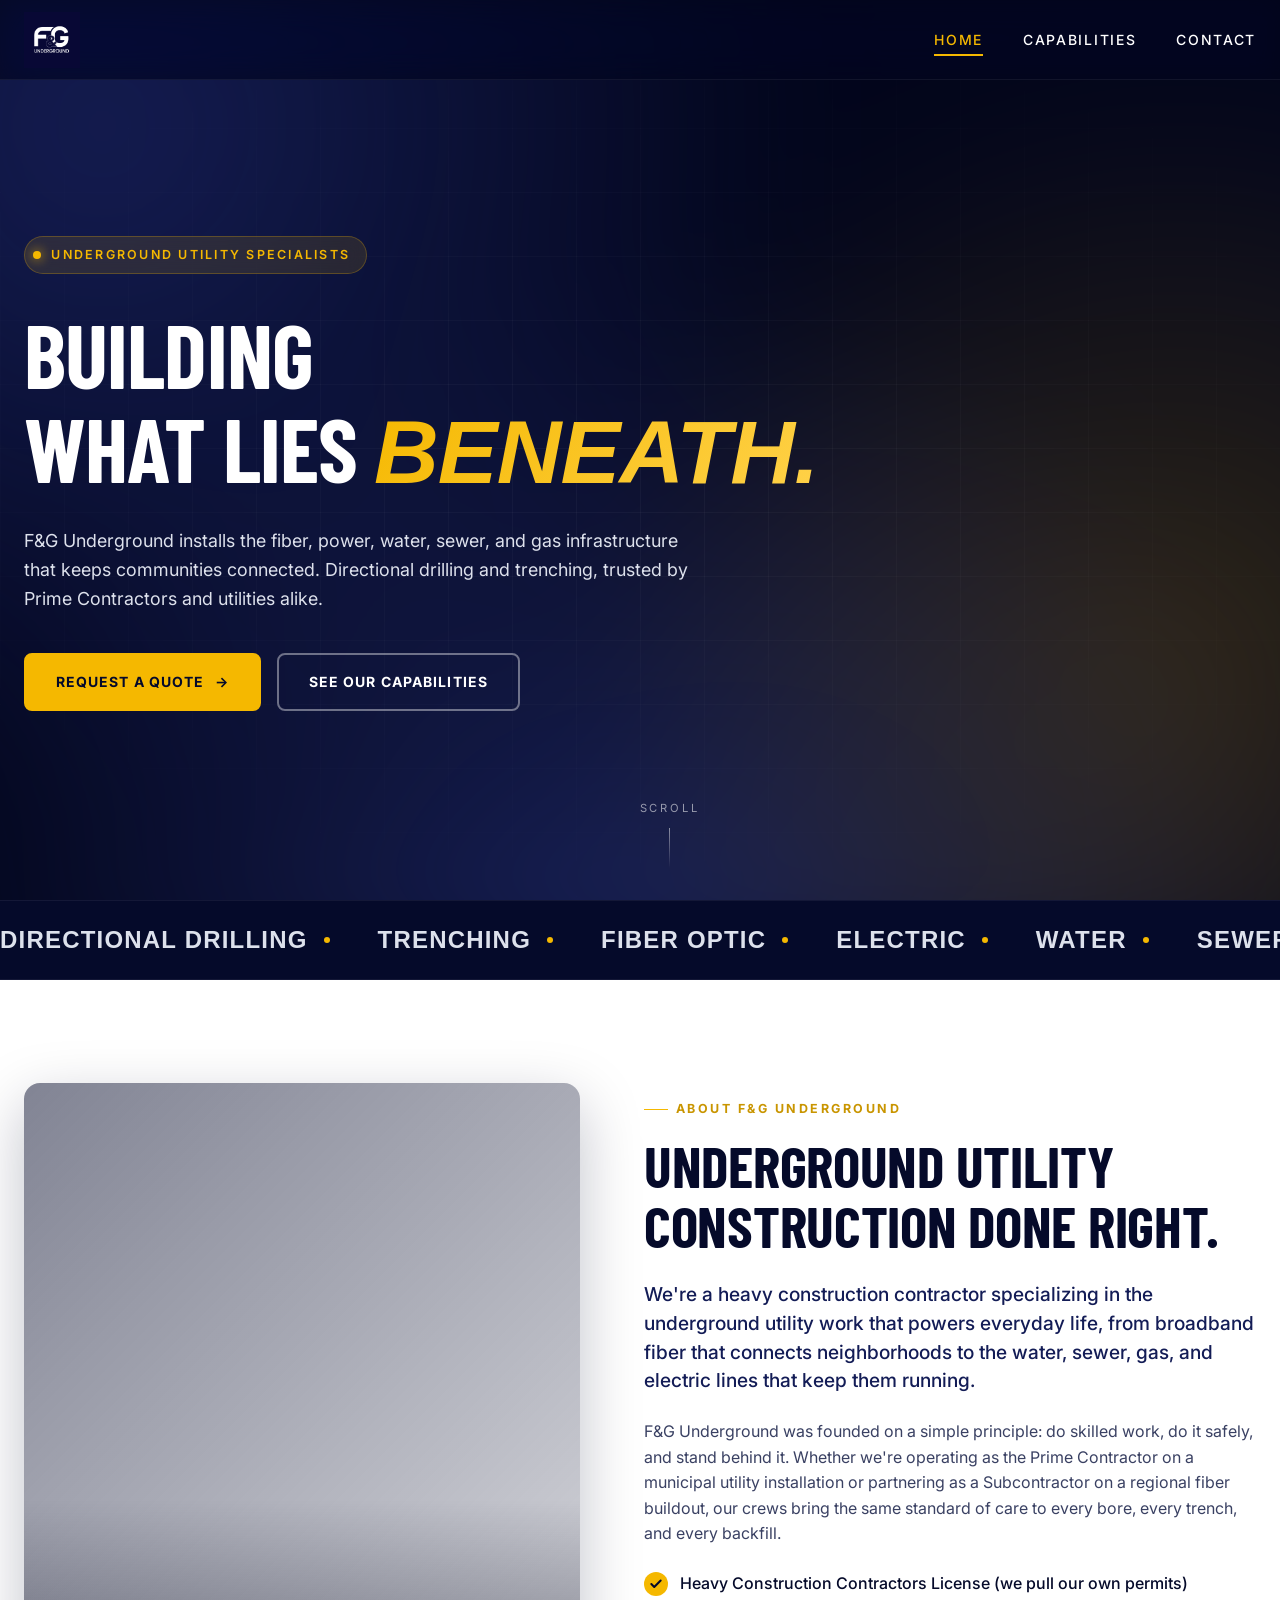
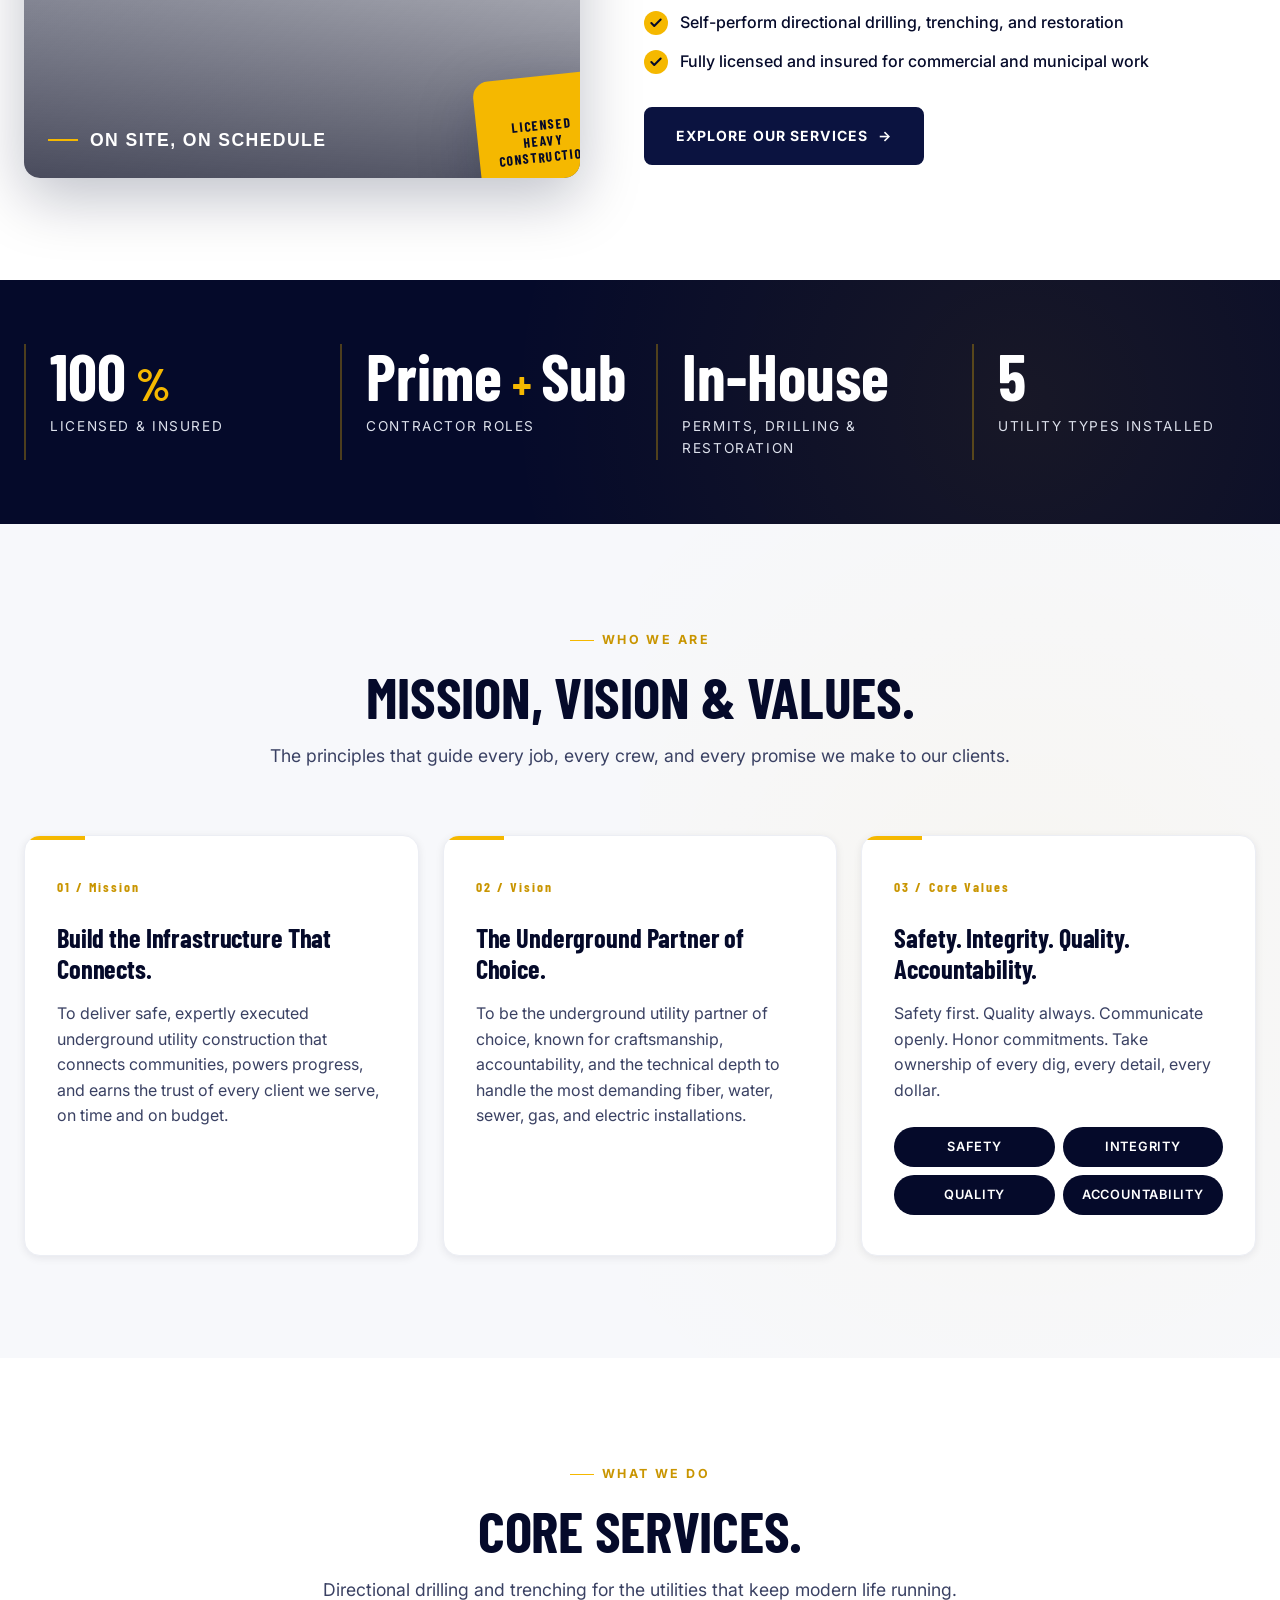
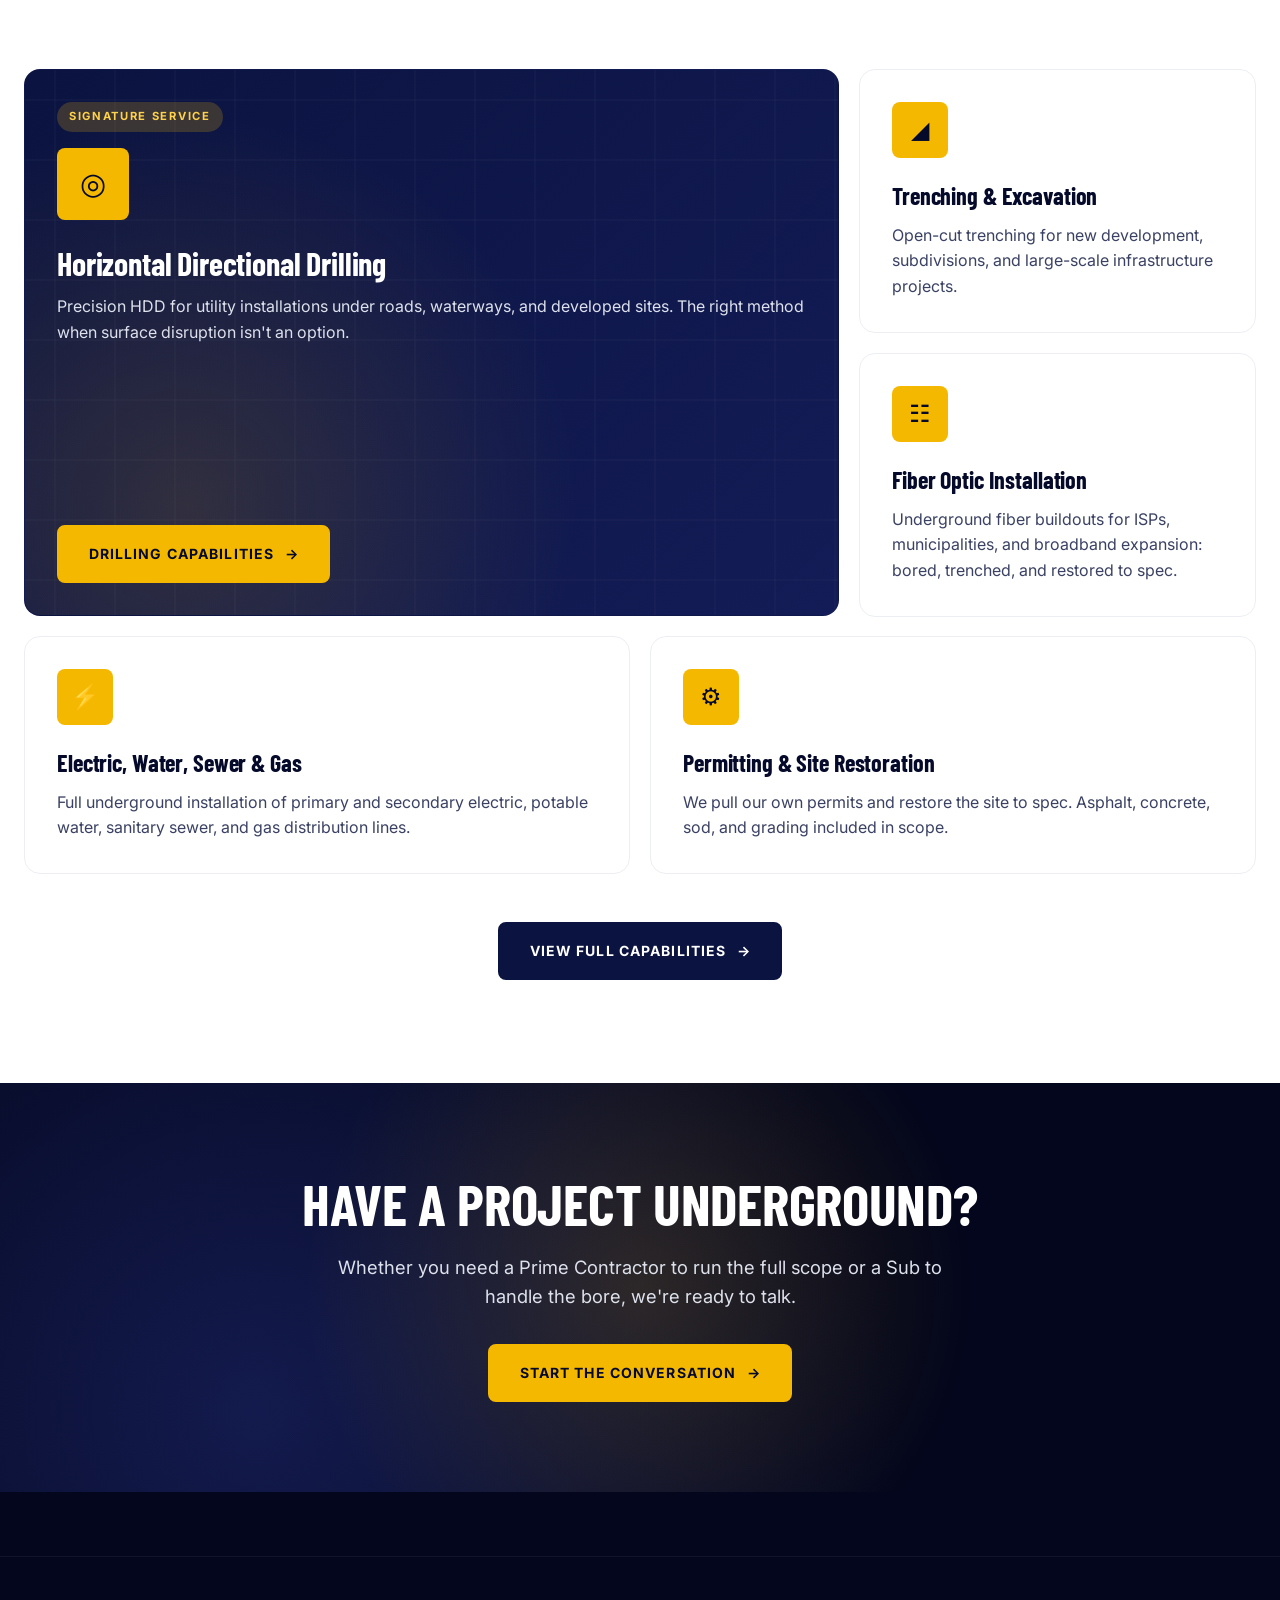
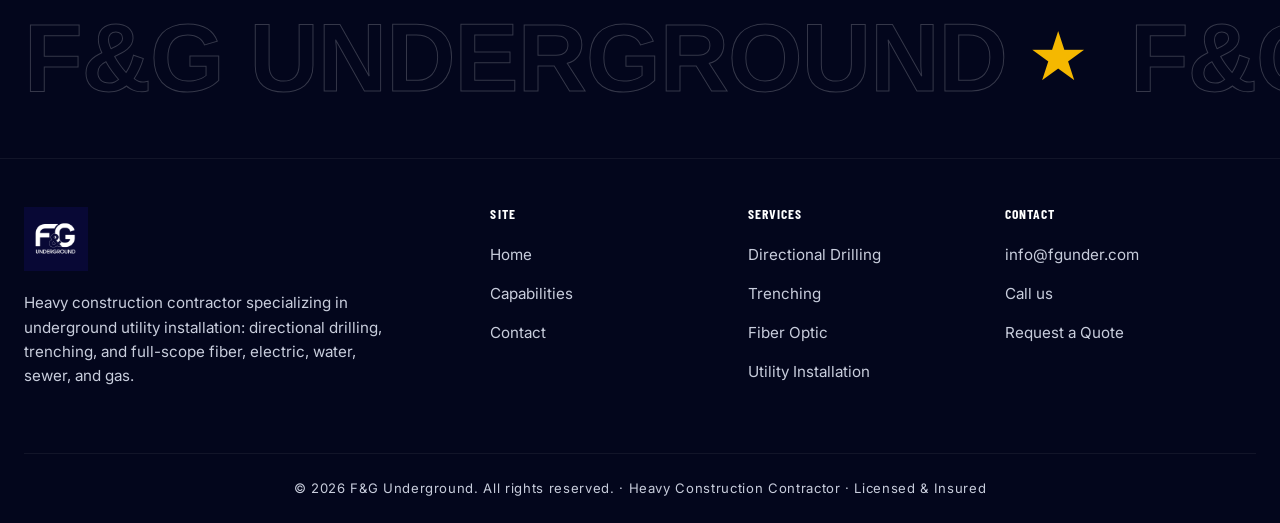
==== commit b31daba0: "Refine permits stat: In-House / Permits, Drilling & Restoration" ====
--- a/index.html
+++ b/index.html
@@ -117,8 +117,8 @@
         <div class="stat-label">Contractor Roles</div>
       </div>
       <div class="stat-item">
-        <div class="stat-num">Self<span class="suffix">.</span></div>
-        <div class="stat-label">We Pull Our Own Permits</div>
+        <div class="stat-num">In&#8209;House</div>
+        <div class="stat-label">Permits, Drilling &amp; Restoration</div>
       </div>
       <div class="stat-item">
         <div class="stat-num"><span data-count="5">0</span></div>
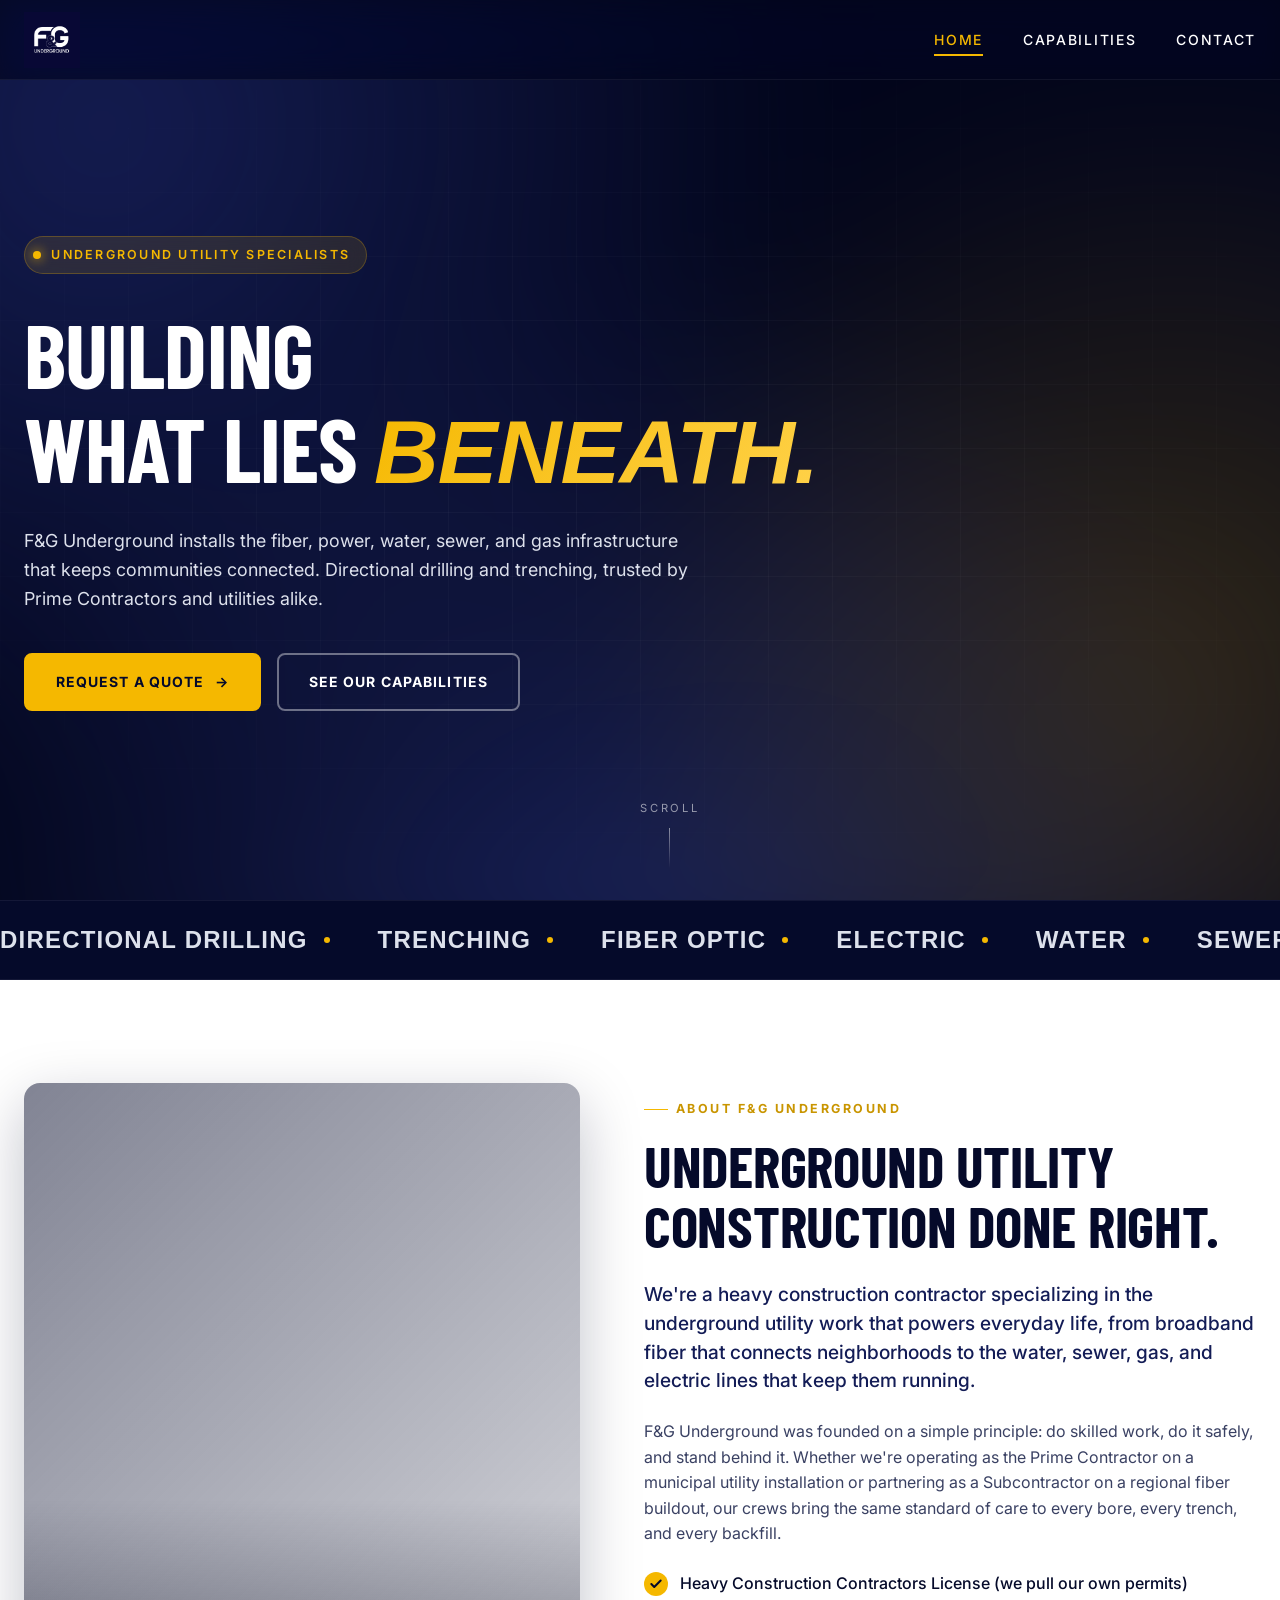
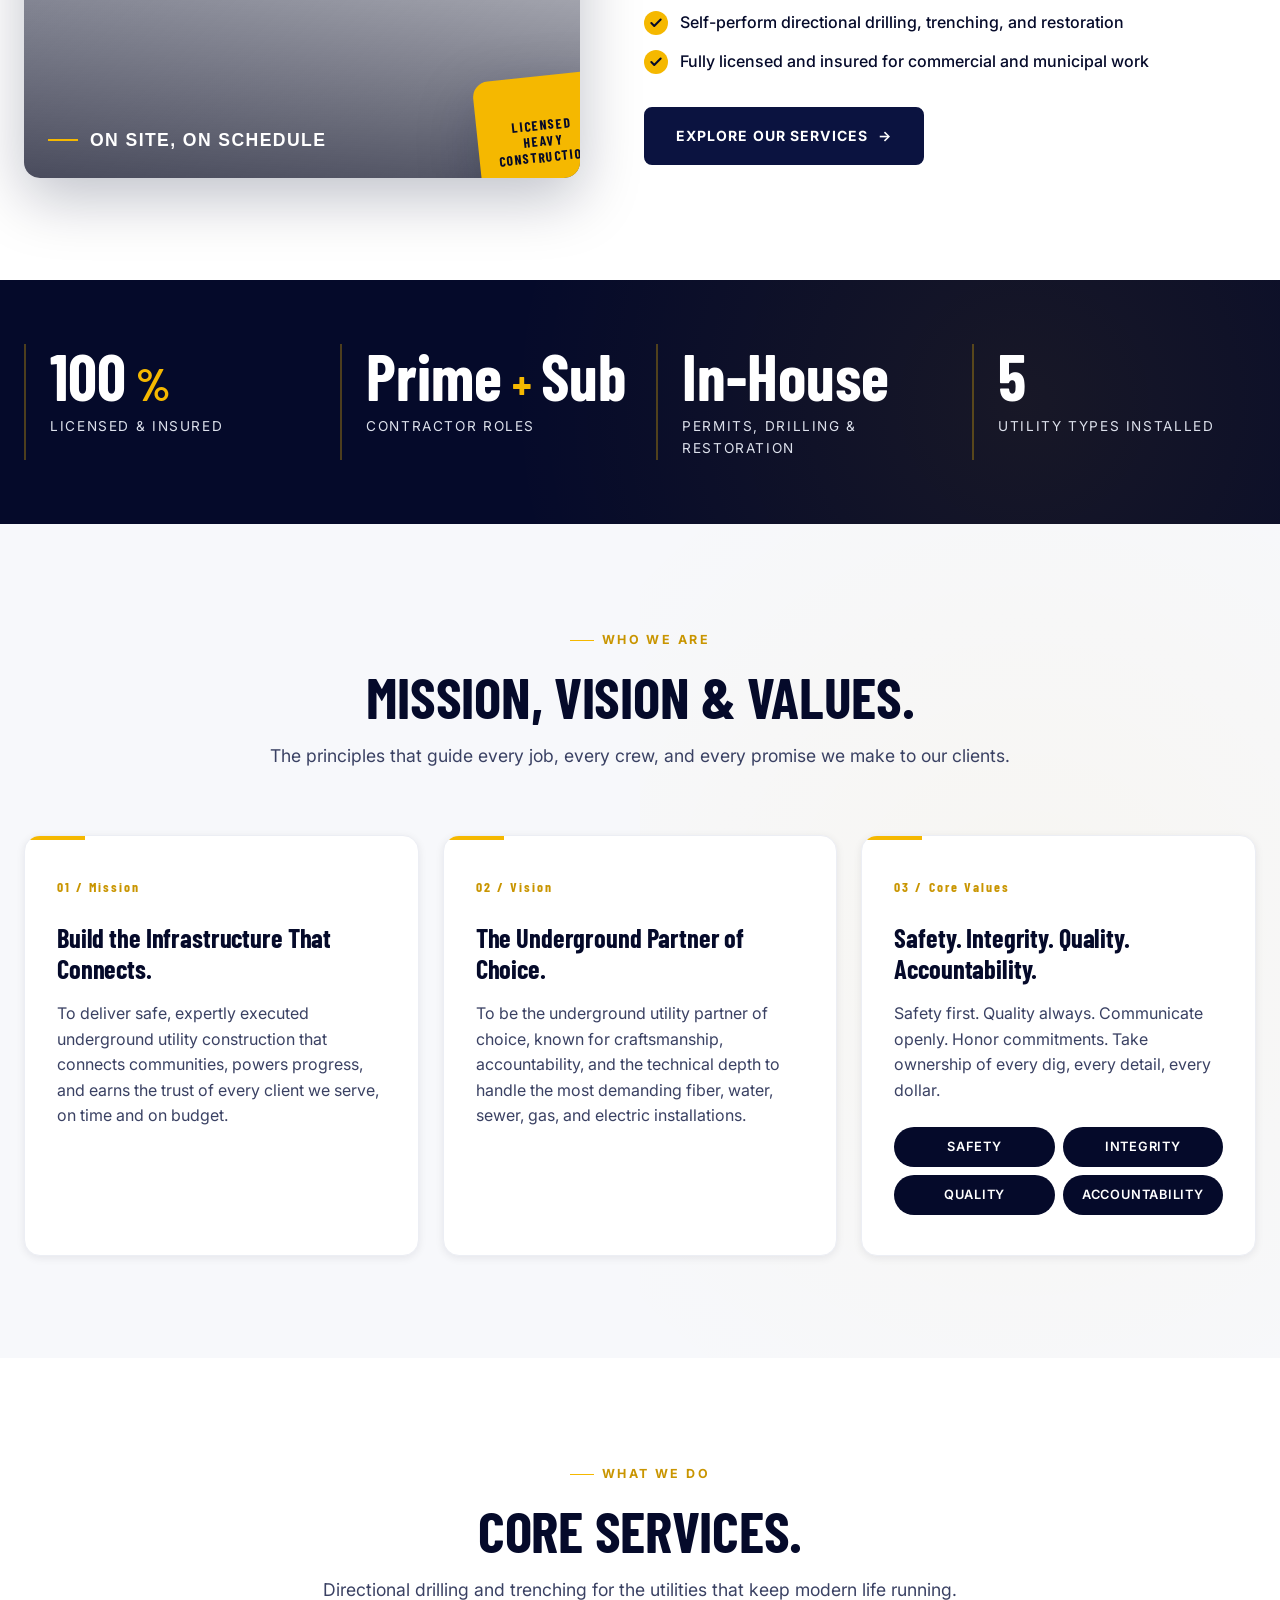
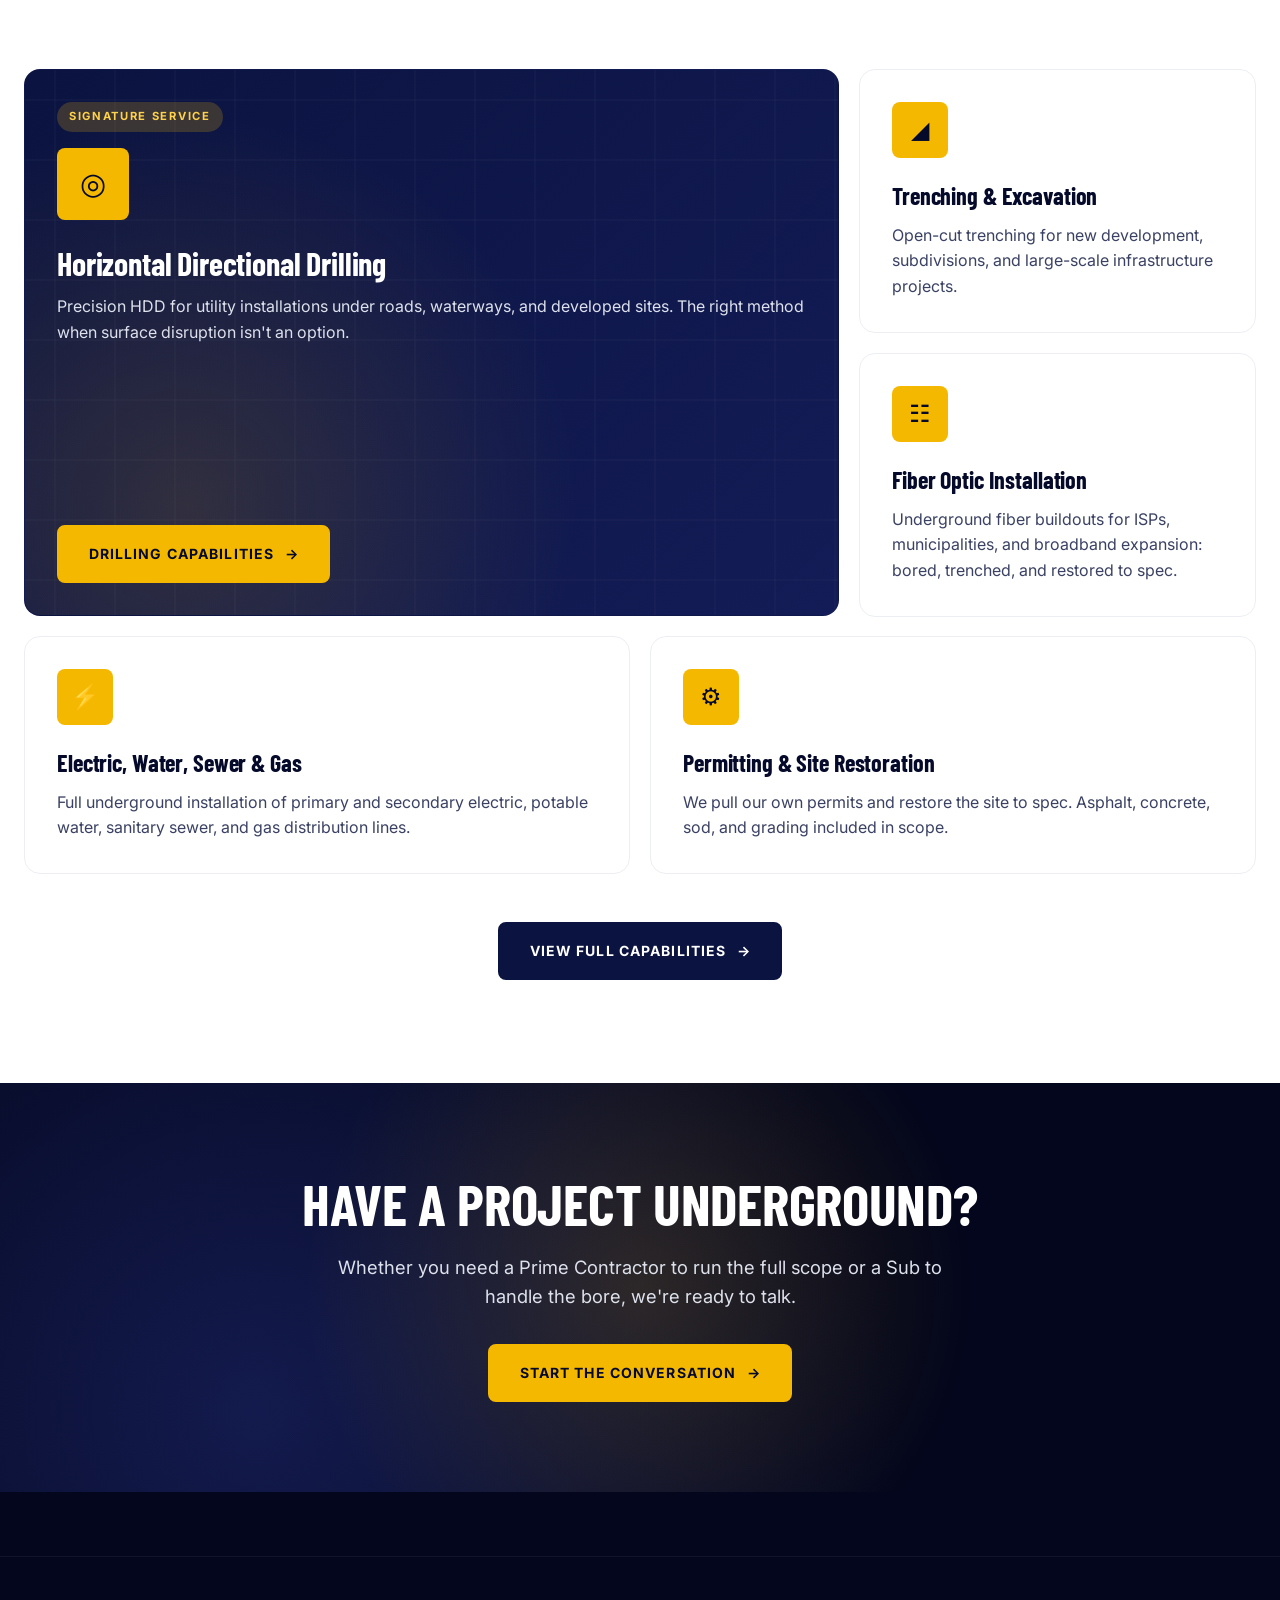
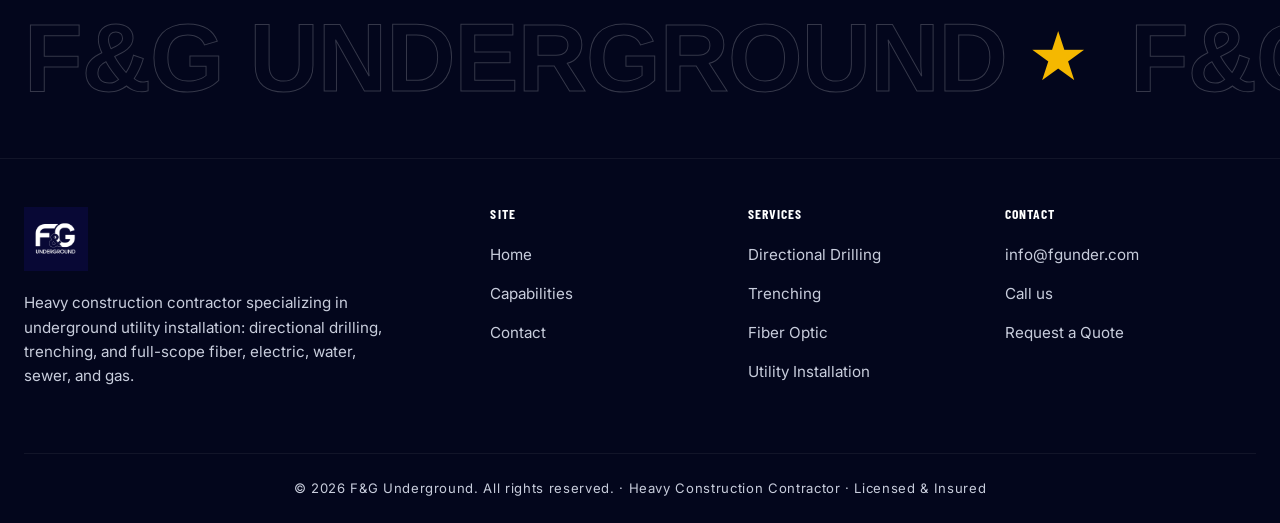
==== commit 0fd197e7: "Clean URLs: drop .html extensions and add Vercel cleanUrls config" ====
--- a/index.html
+++ b/index.html
@@ -15,16 +15,16 @@
 
 <header class="site-header">
   <nav class="nav" aria-label="Main">
-    <a class="nav-logo" href="index.html" aria-label="F&G Underground home">
+    <a class="nav-logo" href="/" aria-label="F&G Underground home">
       <img src="assets/logo.png" alt="F&G Underground" />
     </a>
     <button class="nav-toggle" aria-label="Toggle menu" aria-expanded="false">
       <span></span><span></span><span></span>
     </button>
     <ul class="nav-links">
-      <li><a href="index.html" class="active">Home</a></li>
-      <li><a href="capabilities.html">Capabilities</a></li>
-      <li><a href="contact.html">Contact</a></li>
+      <li><a href="/" class="active">Home</a></li>
+      <li><a href="/capabilities">Capabilities</a></li>
+      <li><a href="/contact">Contact</a></li>
     </ul>
   </nav>
 </header>
@@ -41,11 +41,11 @@
     </h1>
     <p class="hero-sub">F&amp;G Underground installs the fiber, power, water, sewer, and gas infrastructure that keeps communities connected. Directional drilling and trenching, trusted by Prime Contractors and utilities alike.</p>
     <div class="hero-actions">
-      <a href="contact.html" class="btn btn-primary" data-magnetic>
+      <a href="/contact" class="btn btn-primary" data-magnetic>
         Request a Quote
         <span class="arrow" aria-hidden="true">&rarr;</span>
       </a>
-      <a href="capabilities.html" class="btn btn-outline" data-magnetic>
+      <a href="/capabilities" class="btn btn-outline" data-magnetic>
         See Our Capabilities
       </a>
     </div>
@@ -96,7 +96,7 @@
           <li>Self-perform directional drilling, trenching, and restoration</li>
           <li>Fully licensed and insured for commercial and municipal work</li>
         </ul>
-        <a href="capabilities.html" class="btn btn-dark" data-magnetic>
+        <a href="/capabilities" class="btn btn-dark" data-magnetic>
           Explore Our Services
           <span class="arrow" aria-hidden="true">&rarr;</span>
         </a>
@@ -180,7 +180,7 @@
           <h3>Horizontal Directional Drilling</h3>
           <p>Precision HDD for utility installations under roads, waterways, and developed sites. The right method when surface disruption isn't an option.</p>
         </div>
-        <a href="capabilities.html" class="btn btn-primary" style="align-self:flex-start;" data-magnetic>
+        <a href="/capabilities" class="btn btn-primary" style="align-self:flex-start;" data-magnetic>
           Drilling Capabilities
           <span class="arrow" aria-hidden="true">&rarr;</span>
         </a>
@@ -212,7 +212,7 @@
     </div>
 
     <div style="text-align:center; margin-top: 3rem;">
-      <a href="capabilities.html" class="btn btn-dark" data-magnetic>
+      <a href="/capabilities" class="btn btn-dark" data-magnetic>
         View Full Capabilities
         <span class="arrow" aria-hidden="true">&rarr;</span>
       </a>
@@ -224,7 +224,7 @@
   <div class="container">
     <h2>Have a Project Underground?</h2>
     <p>Whether you need a Prime Contractor to run the full scope or a Sub to handle the bore, we're ready to talk.</p>
-    <a href="contact.html" class="btn btn-primary" data-magnetic>
+    <a href="/contact" class="btn btn-primary" data-magnetic>
       Start the Conversation
       <span class="arrow" aria-hidden="true">&rarr;</span>
     </a>
@@ -249,18 +249,18 @@
       <div class="footer-col">
         <h4>Site</h4>
         <ul>
-          <li><a href="index.html">Home</a></li>
-          <li><a href="capabilities.html">Capabilities</a></li>
-          <li><a href="contact.html">Contact</a></li>
+          <li><a href="/">Home</a></li>
+          <li><a href="/capabilities">Capabilities</a></li>
+          <li><a href="/contact">Contact</a></li>
         </ul>
       </div>
       <div class="footer-col">
         <h4>Services</h4>
         <ul>
-          <li><a href="capabilities.html">Directional Drilling</a></li>
-          <li><a href="capabilities.html">Trenching</a></li>
-          <li><a href="capabilities.html">Fiber Optic</a></li>
-          <li><a href="capabilities.html">Utility Installation</a></li>
+          <li><a href="/capabilities">Directional Drilling</a></li>
+          <li><a href="/capabilities">Trenching</a></li>
+          <li><a href="/capabilities">Fiber Optic</a></li>
+          <li><a href="/capabilities">Utility Installation</a></li>
         </ul>
       </div>
       <div class="footer-col">
@@ -268,7 +268,7 @@
         <ul>
           <li><a href="mailto:info@fgunder.com">info@fgunder.com</a></li>
           <li><a href="tel:">Call us</a></li>
-          <li><a href="contact.html">Request a Quote</a></li>
+          <li><a href="/contact">Request a Quote</a></li>
         </ul>
       </div>
     </div>
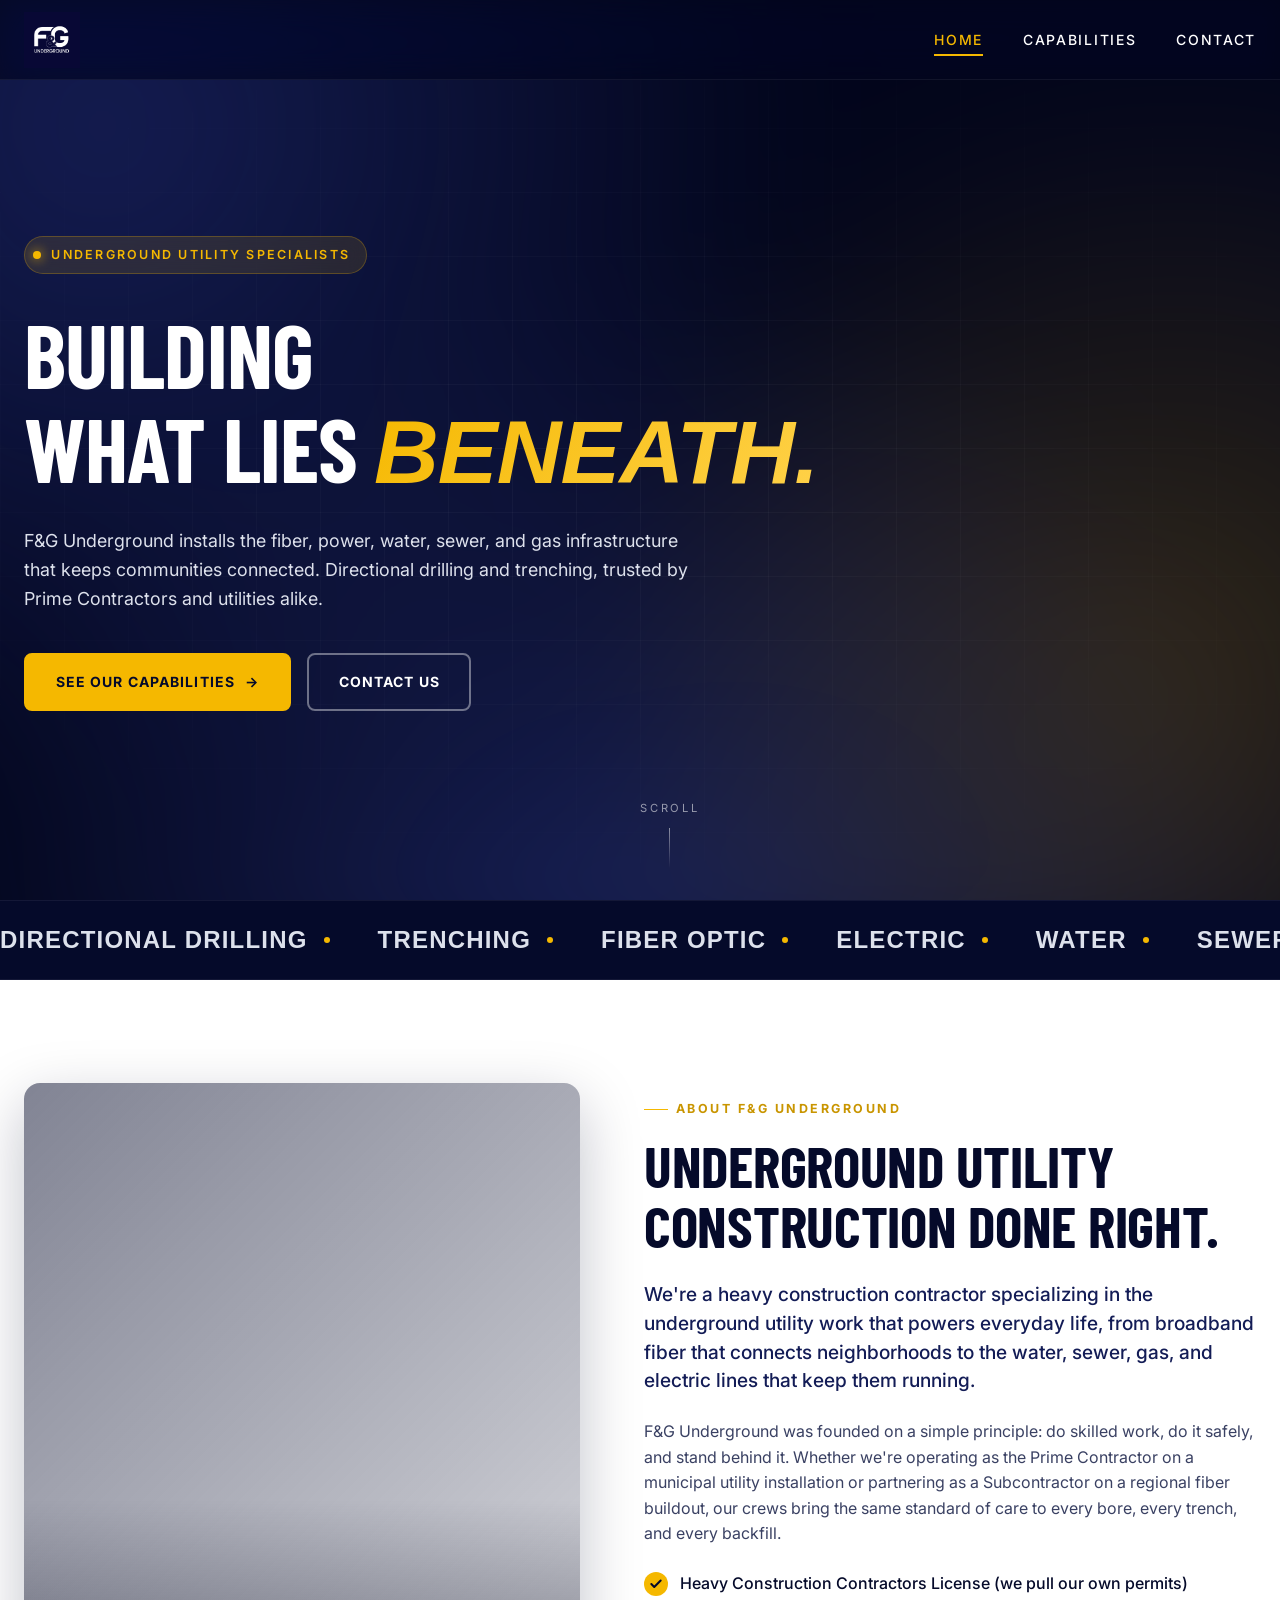
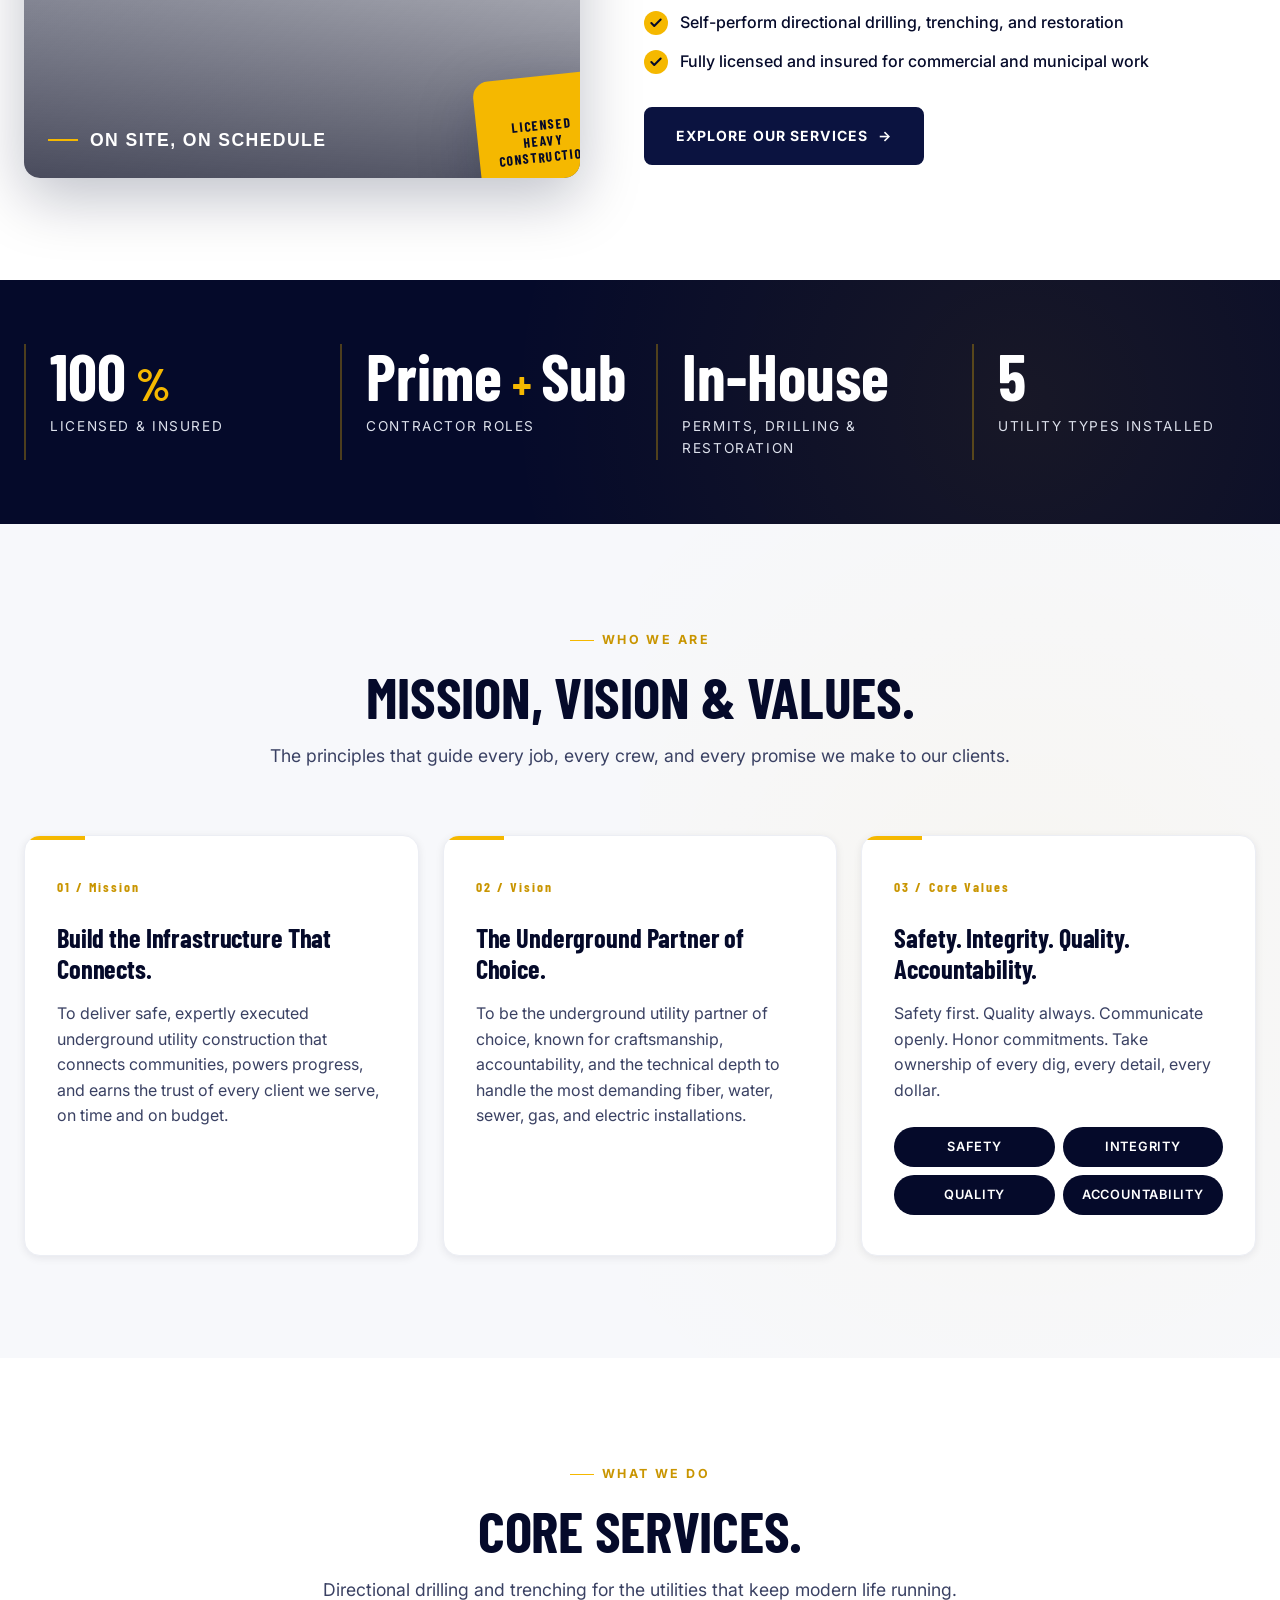
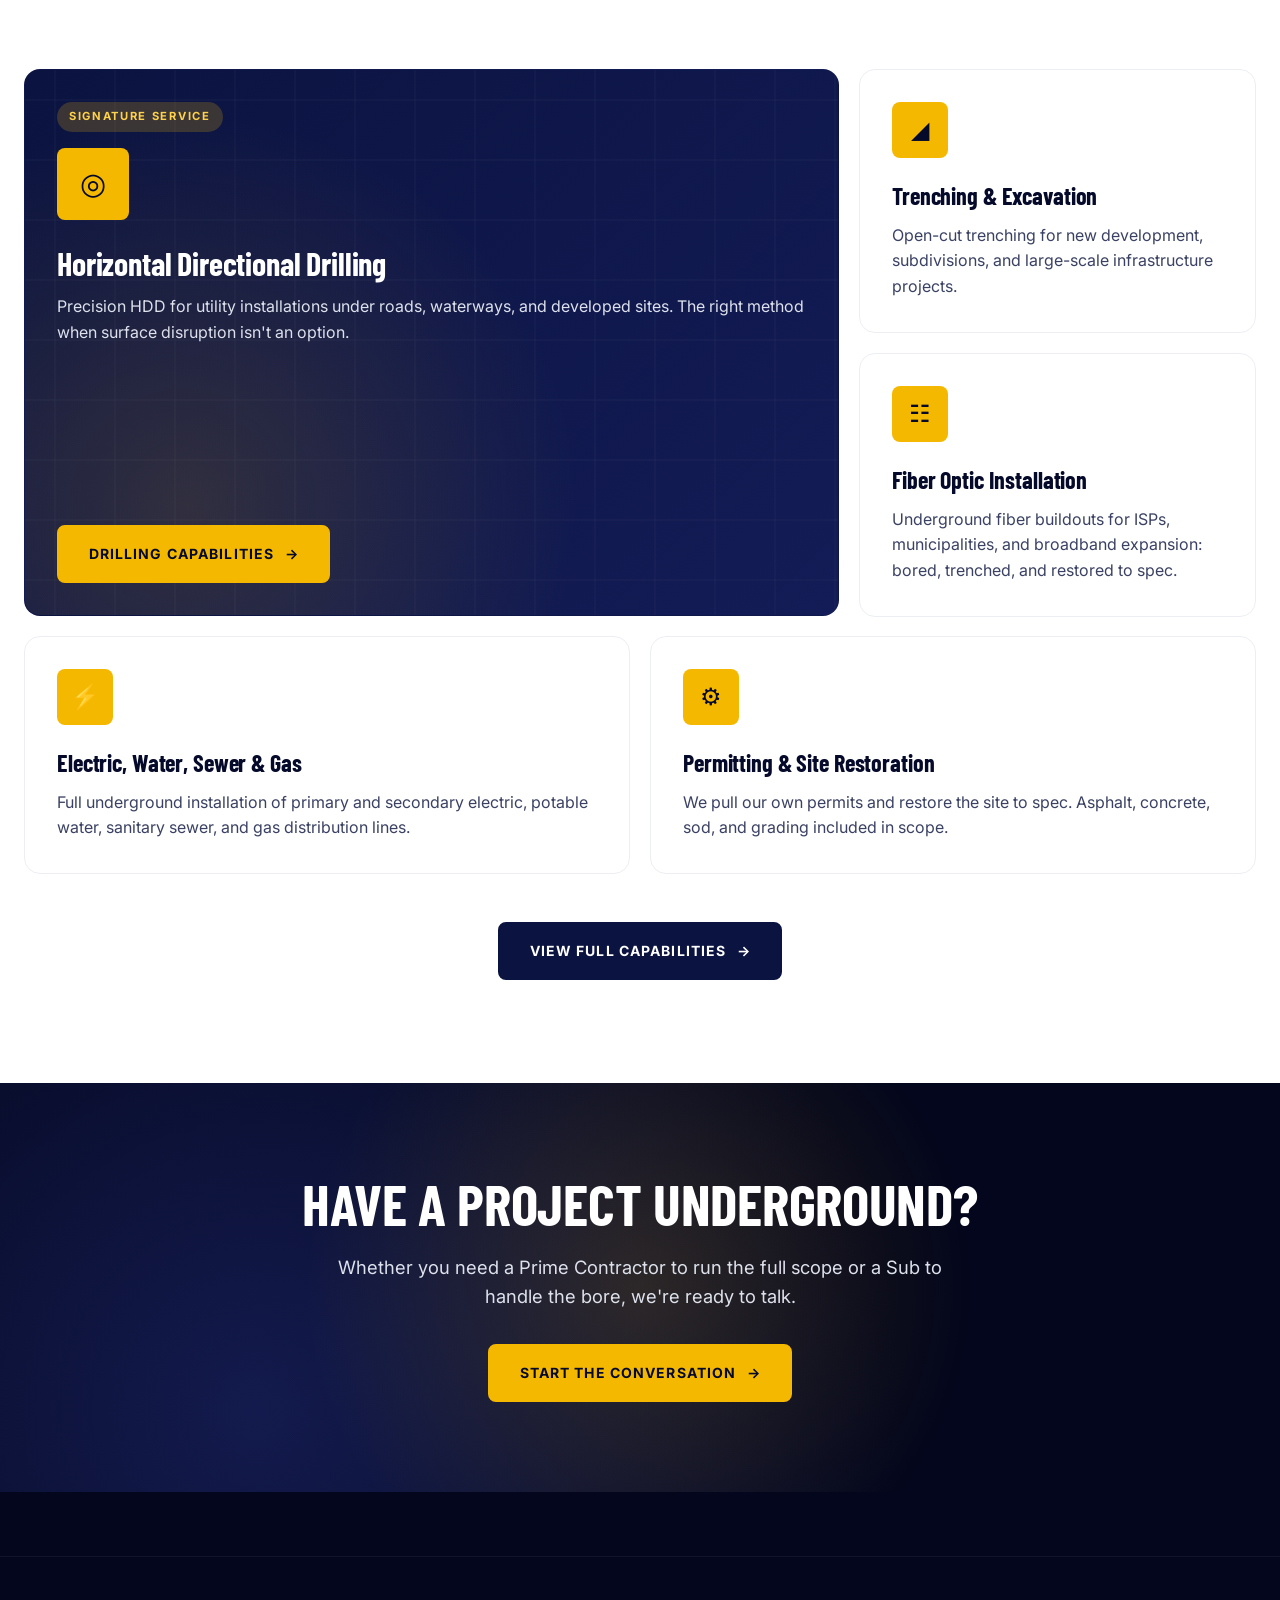
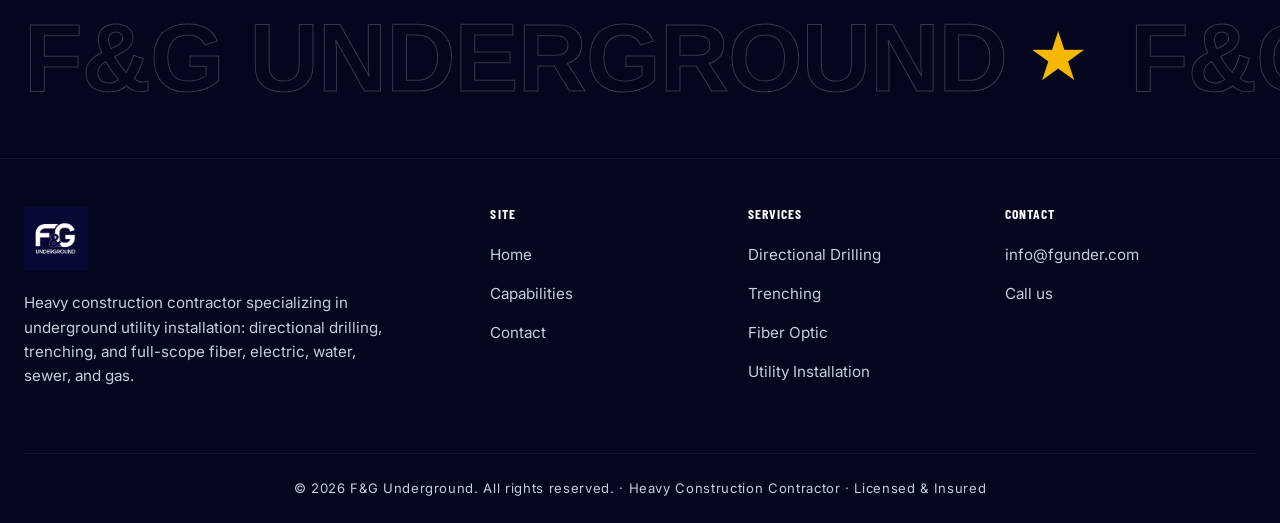
==== commit 3c49a65f: "Remove Request a Quote CTAs and refine mobile layout - Hero on index now leads with See Our Capabili" ====
--- a/index.html
+++ b/index.html
@@ -41,12 +41,12 @@
     </h1>
     <p class="hero-sub">F&amp;G Underground installs the fiber, power, water, sewer, and gas infrastructure that keeps communities connected. Directional drilling and trenching, trusted by Prime Contractors and utilities alike.</p>
     <div class="hero-actions">
-      <a href="/contact" class="btn btn-primary" data-magnetic>
-        Request a Quote
+      <a href="/capabilities" class="btn btn-primary" data-magnetic>
+        See Our Capabilities
         <span class="arrow" aria-hidden="true">&rarr;</span>
       </a>
-      <a href="/capabilities" class="btn btn-outline" data-magnetic>
-        See Our Capabilities
+      <a href="/contact" class="btn btn-outline" data-magnetic>
+        Contact Us
       </a>
     </div>
   </div>
@@ -268,7 +268,6 @@
         <ul>
           <li><a href="mailto:info@fgunder.com">info@fgunder.com</a></li>
           <li><a href="tel:">Call us</a></li>
-          <li><a href="/contact">Request a Quote</a></li>
         </ul>
       </div>
     </div>
--- a/css/styles.css
+++ b/css/styles.css
@@ -1504,3 +1504,123 @@
   .hero h1 .line-inner { transform: none; }
   .marquee-track, .footer-marquee-track { animation: none; }
 }
+
+/* ============ MOBILE OPTIMIZATION (added) ============ */
+/* Tablet / large phones */
+@media (max-width: 768px) {
+  /* Tighter hero, less visual heaviness on phones */
+  .hero {
+    min-height: auto;
+    padding: calc(var(--header-h) + 2.5rem) 0 3.5rem;
+  }
+  .hero h1 {
+    font-size: clamp(2.4rem, 9.5vw, 3.75rem);
+    margin-bottom: 1.25rem;
+  }
+  .hero-eyebrow {
+    margin-bottom: 1.25rem;
+    font-size: 0.7rem;
+    padding: 0.4rem 0.85rem 0.4rem 0.45rem;
+  }
+  .hero-sub {
+    font-size: 1rem;
+    margin-bottom: 1.75rem;
+  }
+  .hero-scroll { display: none; }
+
+  /* Calmer hero background on mobile (saves CPU, prevents jank) */
+  .hero::before {
+    animation: none;
+    filter: blur(40px);
+    opacity: 0.7;
+  }
+  .hero::after {
+    background-size: 36px 36px;
+    opacity: 0.55;
+  }
+
+  /* Tighter sections */
+  section {
+    padding: 3.5rem 0;
+  }
+  .section-header { margin-bottom: 2.5rem; }
+  .section-eyebrow { padding-left: 1.5rem; font-size: 0.7rem; }
+
+  /* Page hero (capabilities + contact) */
+  .page-hero {
+    padding: calc(var(--header-h) + 2.5rem) 0 3rem;
+  }
+
+  /* Buttons: comfortable touch targets */
+  .btn {
+    min-height: 48px;
+    padding: 0.95rem 1.5rem;
+    font-size: 0.85rem;
+  }
+
+  /* Marquee text size */
+  .marquee-item { font-size: 1.2rem; gap: 0.8rem; }
+  .marquee-track { gap: 2rem; }
+  .footer-marquee-text { font-size: 1.75rem; }
+
+  /* Form inputs: 16px font prevents iOS focus zoom */
+  input[type="text"],
+  input[type="email"],
+  input[type="tel"],
+  input[type="url"],
+  input[type="number"],
+  select,
+  textarea {
+    font-size: 16px;
+    min-height: 48px;
+    padding: 0.85rem 1rem;
+  }
+  textarea { min-height: 140px; }
+
+  /* Footer: better spacing on mobile */
+  .footer-grid { gap: 2rem; }
+  .footer-col h4 { margin-bottom: 0.85rem; }
+  .footer-col li { margin-bottom: 0.5rem; }
+}
+
+/* Small phones */
+@media (max-width: 480px) {
+  .container, .nav { padding: 0 1.25rem; }
+  .nav-logo { height: 44px; }
+
+  .hero h1 { font-size: clamp(2.1rem, 9vw, 3.2rem); }
+  .hero-eyebrow {
+    font-size: 0.65rem;
+    letter-spacing: 0.16em;
+  }
+  .hero-sub { font-size: 0.95rem; }
+
+  /* Stats stack to single column on smallest phones */
+  .stats-grid { grid-template-columns: 1fr; gap: 1.5rem; }
+  .stat-item { padding: 1.25rem 0; border-bottom: 1px solid var(--gray-200); }
+  .stat-item:last-child { border-bottom: none; }
+
+  /* Footer marquee tighter */
+  .footer-marquee-text { font-size: 1.5rem; }
+
+  /* CTA section tighter */
+  .cta { padding: 3rem 0; }
+  .cta h2 { font-size: clamp(1.85rem, 7vw, 2.5rem); }
+
+  /* Safe area for notched / rounded phones */
+  .container, .nav {
+    padding-left: max(1.25rem, env(safe-area-inset-left));
+    padding-right: max(1.25rem, env(safe-area-inset-right));
+  }
+}
+
+/* Landscape phone fixes (avoid full-height hero clipping) */
+@media (max-height: 520px) and (orientation: landscape) {
+  .hero {
+    min-height: auto;
+    padding: calc(var(--header-h) + 1.5rem) 0 2rem;
+  }
+  .hero h1 { font-size: 2.4rem; margin-bottom: 1rem; }
+  .hero-sub { margin-bottom: 1.25rem; }
+  .hero-scroll { display: none; }
+}
